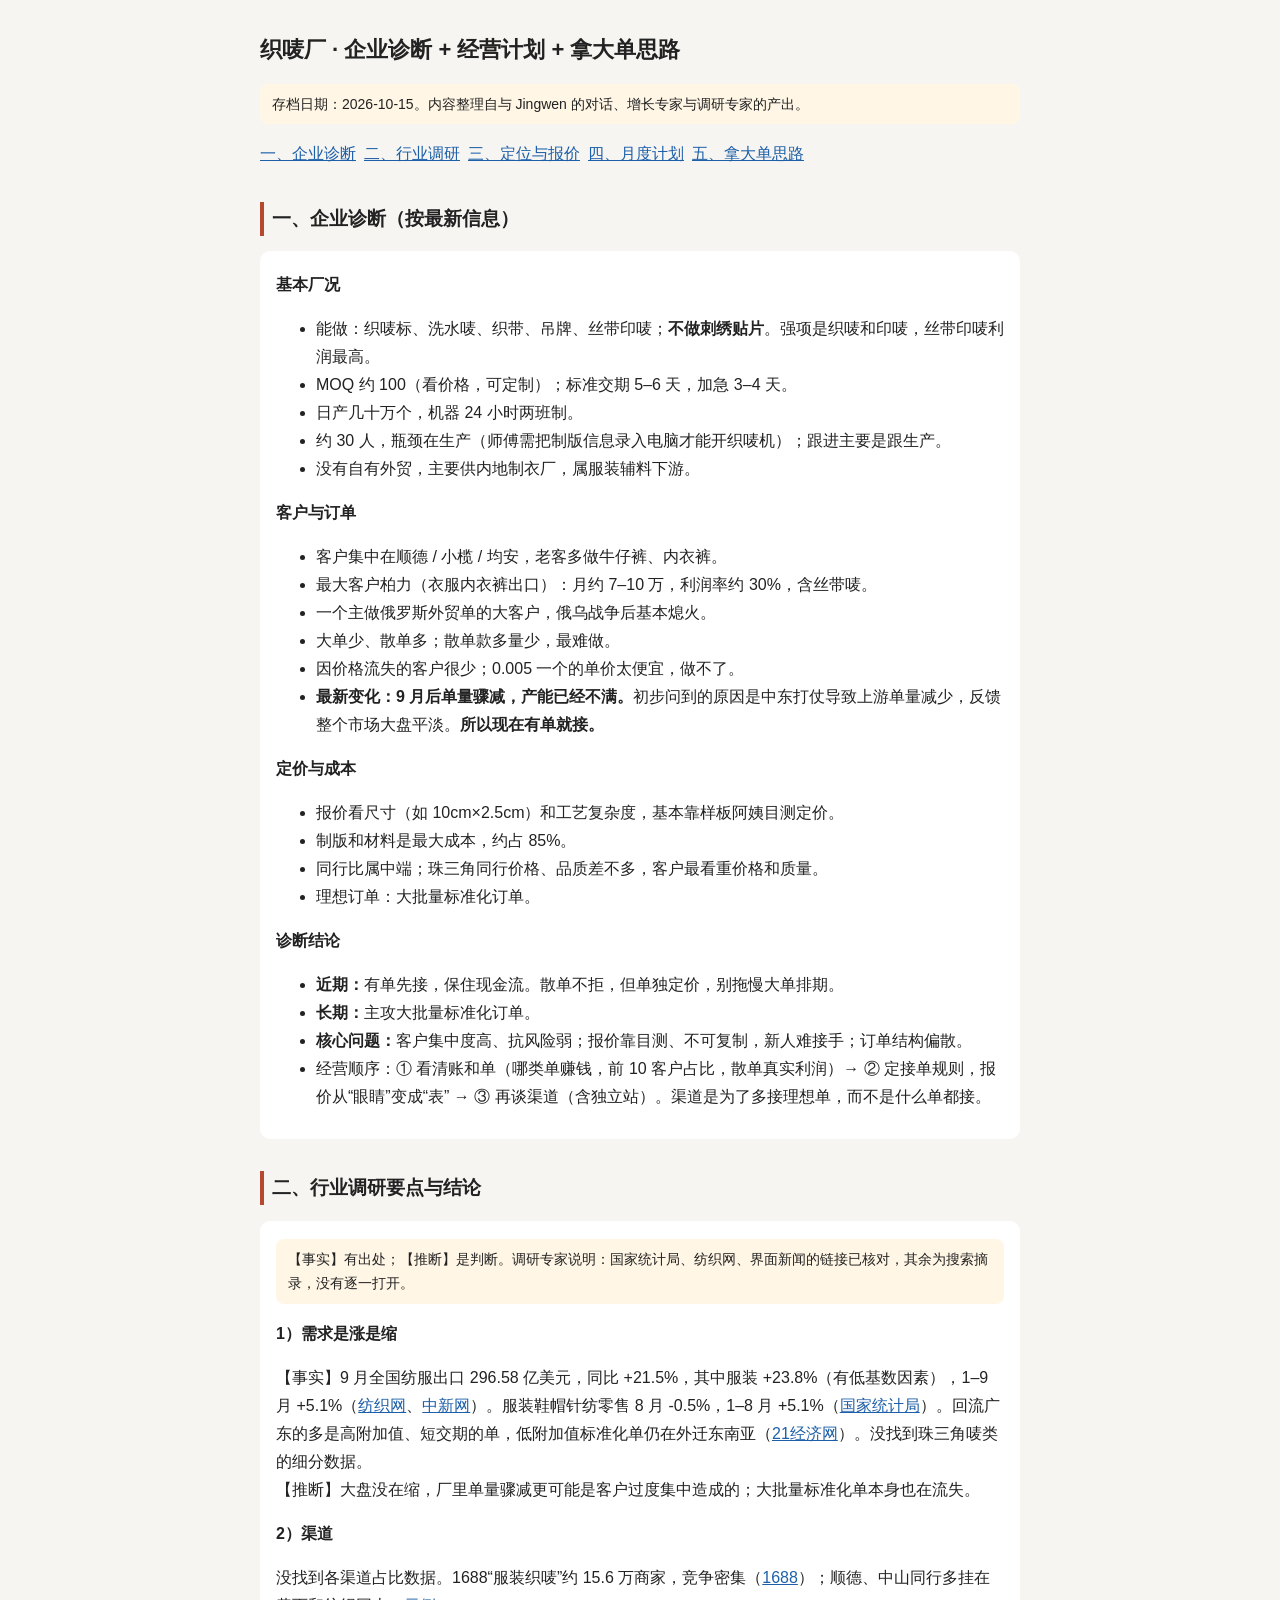
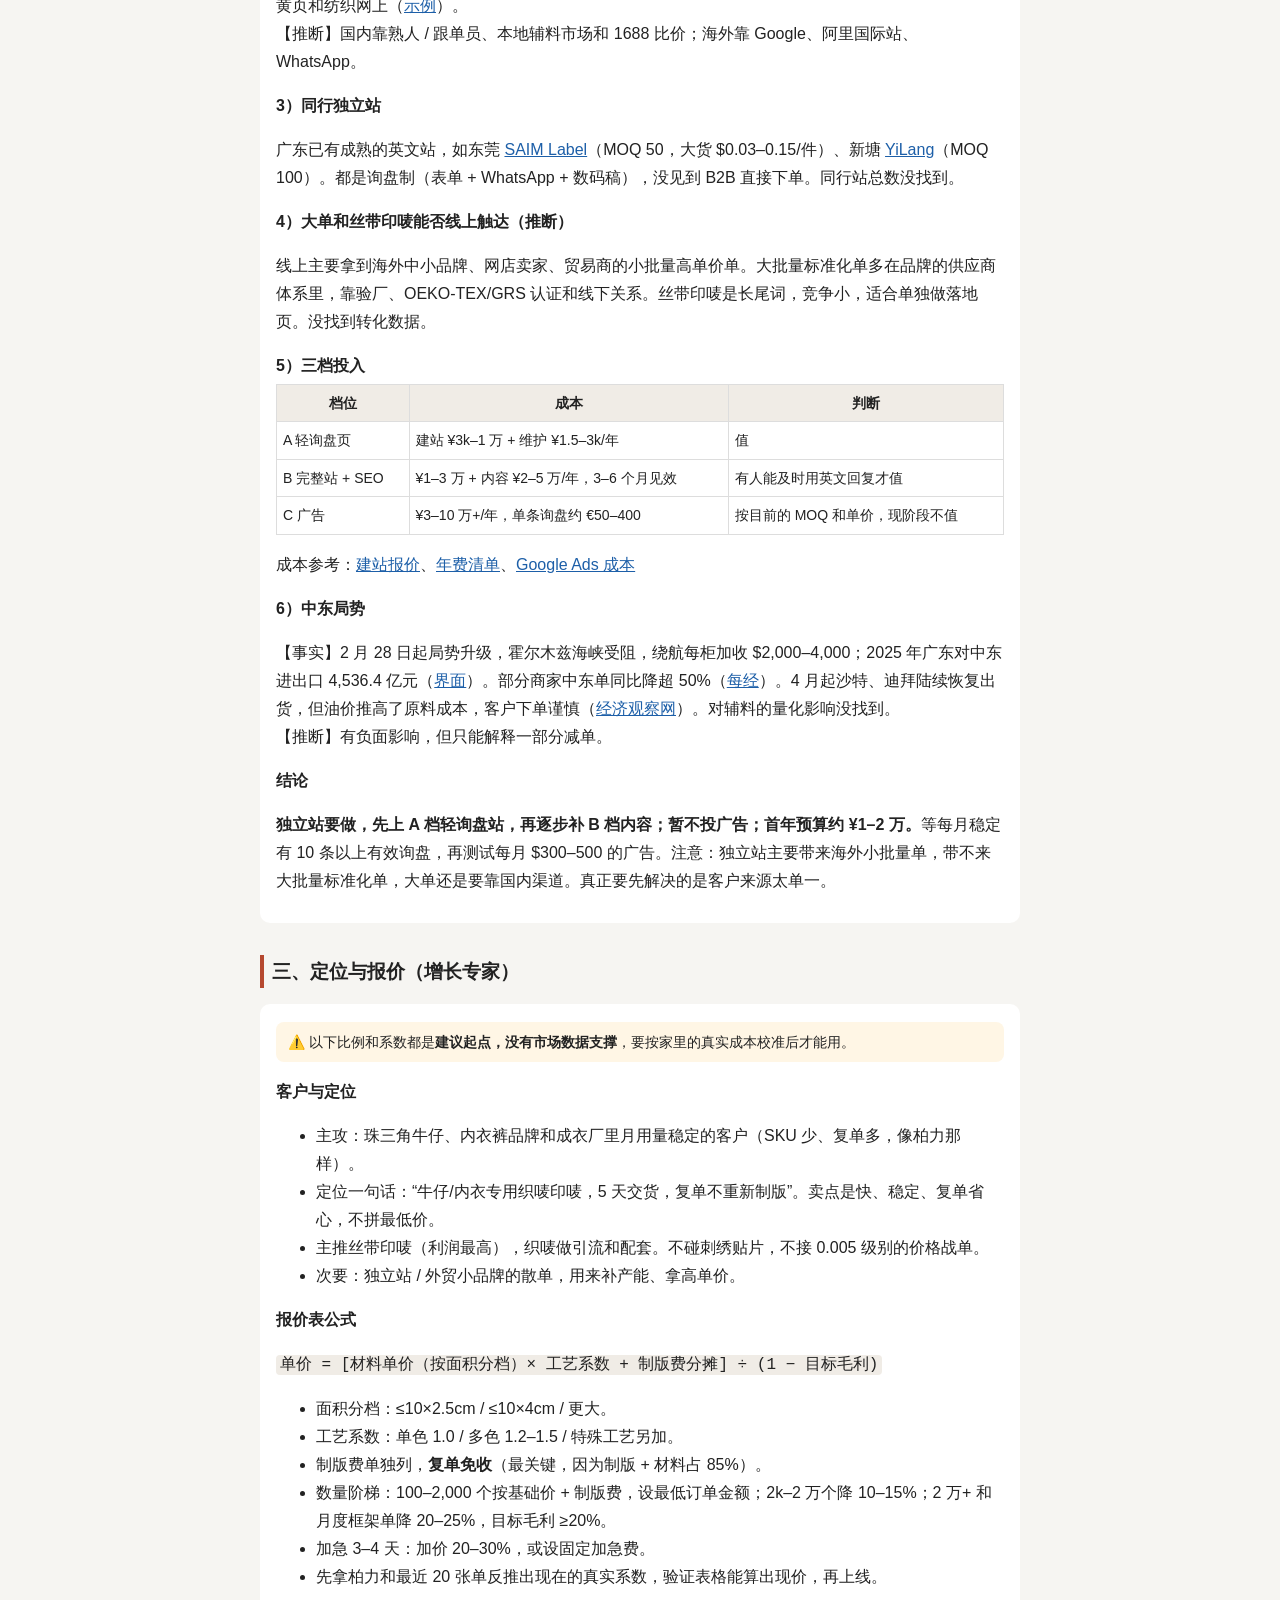
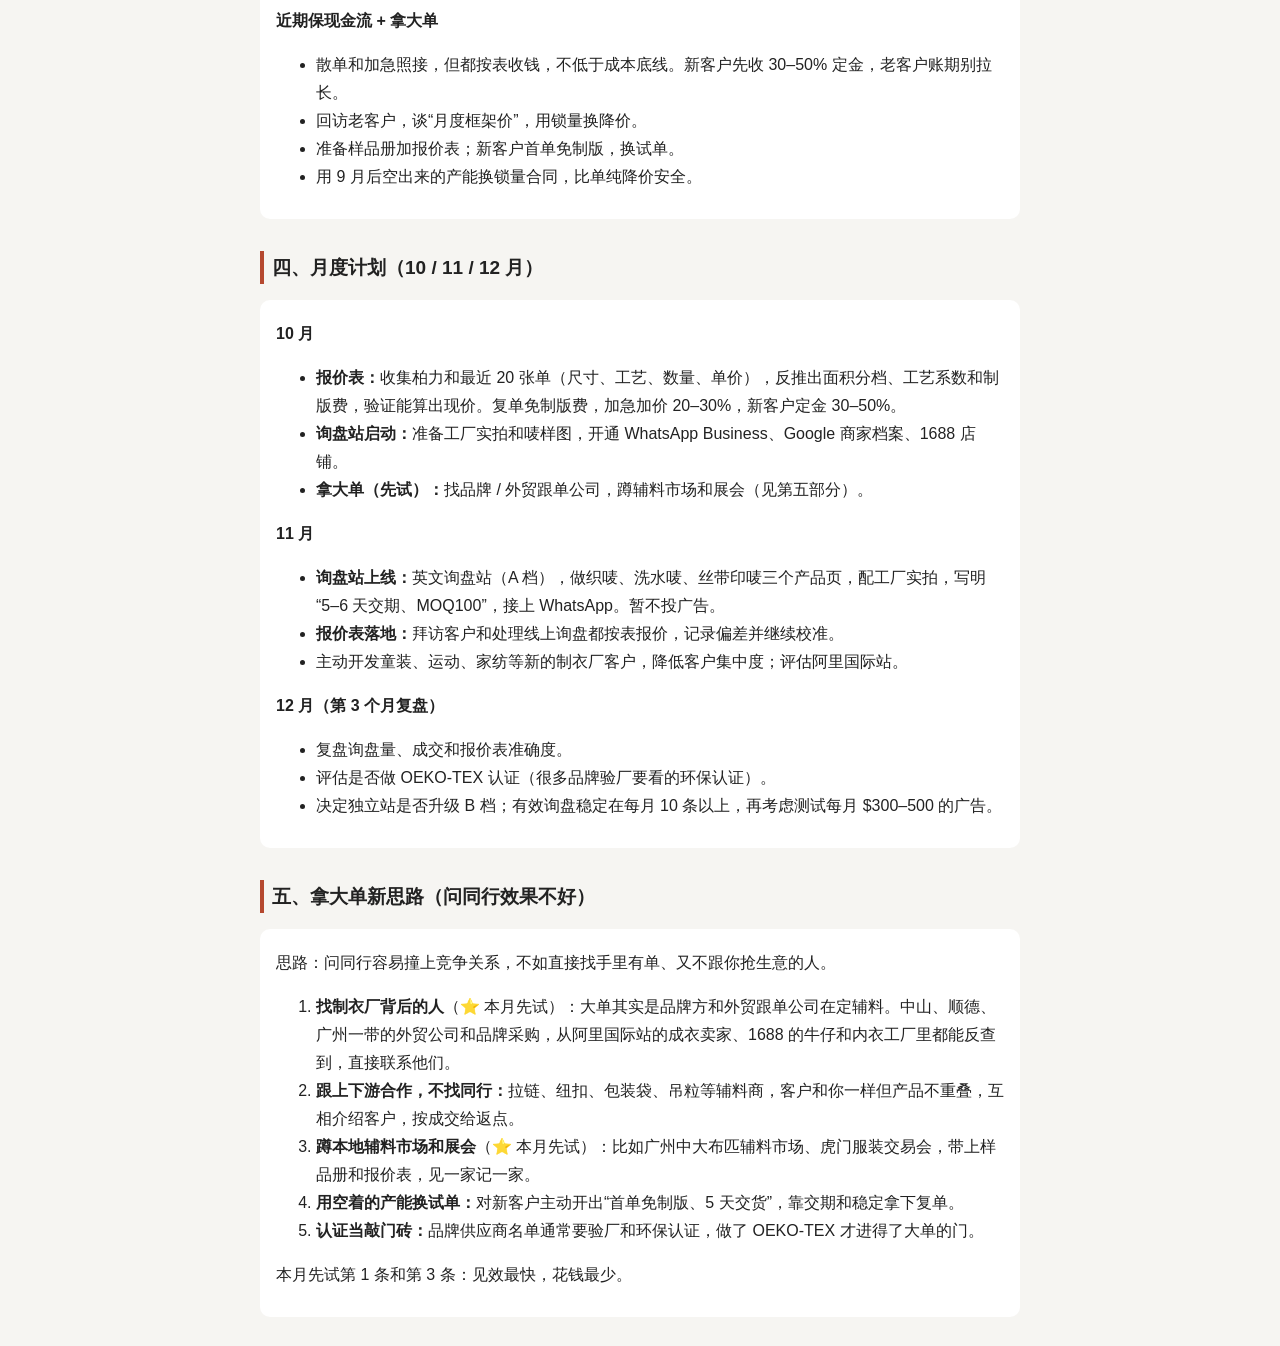
==== index.html @ c757b94f "Add archive page" ====
<!DOCTYPE html><html lang="zh-CN"><head><meta charset="utf-8"><meta name="viewport" content="width=device-width,initial-scale=1"><title>织唛厂 · 企业诊断与经营计划（2026-10）</title>
<style>body{margin:0;font:16px/1.75 -apple-system,"PingFang SC","Microsoft YaHei",sans-serif;color:#222;background:#f6f5f2}main{max-width:760px;margin:auto;padding:16px}h1{font-size:22px}h2{font-size:19px;border-left:4px solid #b5482f;padding-left:8px;margin-top:32px}h3{font-size:16px;margin-bottom:4px}section{background:#fff;border-radius:10px;padding:4px 16px 12px;margin:14px 0}.note{background:#fff6e5;border-radius:8px;padding:8px 12px;font-size:14px}a{color:#1d5fa8;word-break:break-all}table{border-collapse:collapse;width:100%;font-size:14px}td,th{border:1px solid #ddd;padding:6px;vertical-align:top}th{background:#f0ece6}code{background:#f0ece6;padding:1px 4px;border-radius:4px}nav a{display:inline-block;margin:2px 8px 2px 0}</style></head><body><main>
<h1>织唛厂 · 企业诊断 + 经营计划 + 拿大单思路</h1><p class="note">存档日期：2026-10-15。内容整理自与 Jingwen 的对话、增长专家与调研专家的产出。</p>
<nav><a href="#d">一、企业诊断</a><a href="#r">二、行业调研</a><a href="#g">三、定位与报价</a><a href="#p">四、月度计划</a><a href="#b">五、拿大单思路</a></nav>

<h2 id="d">一、企业诊断（按最新信息）</h2>
<section><h3>基本厂况</h3><ul>
<li>能做：织唛标、洗水唛、织带、吊牌、丝带印唛；<b>不做刺绣贴片</b>。强项是织唛和印唛，丝带印唛利润最高。</li>
<li>MOQ 约 100（看价格，可定制）；标准交期 5–6 天，加急 3–4 天。</li>
<li>日产几十万个，机器 24 小时两班制。</li>
<li>约 30 人，瓶颈在生产（师傅需把制版信息录入电脑才能开织唛机）；跟进主要是跟生产。</li>
<li>没有自有外贸，主要供内地制衣厂，属服装辅料下游。</li></ul>
<h3>客户与订单</h3><ul>
<li>客户集中在顺德 / 小榄 / 均安，老客多做牛仔裤、内衣裤。</li>
<li>最大客户柏力（衣服内衣裤出口）：月约 7–10 万，利润率约 30%，含丝带唛。</li>
<li>一个主做俄罗斯外贸单的大客户，俄乌战争后基本熄火。</li>
<li>大单少、散单多；散单款多量少，最难做。</li>
<li>因价格流失的客户很少；0.005 一个的单价太便宜，做不了。</li>
<li><b>最新变化：9 月后单量骤减，产能已经不满。</b>初步问到的原因是中东打仗导致上游单量减少，反馈整个市场大盘平淡。<b>所以现在有单就接。</b></li></ul>
<h3>定价与成本</h3><ul>
<li>报价看尺寸（如 10cm×2.5cm）和工艺复杂度，基本靠样板阿姨目测定价。</li>
<li>制版和材料是最大成本，约占 85%。</li>
<li>同行比属中端；珠三角同行价格、品质差不多，客户最看重价格和质量。</li>
<li>理想订单：大批量标准化订单。</li></ul>
<h3>诊断结论</h3><ul>
<li><b>近期：</b>有单先接，保住现金流。散单不拒，但单独定价，别拖慢大单排期。</li>
<li><b>长期：</b>主攻大批量标准化订单。</li>
<li><b>核心问题：</b>客户集中度高、抗风险弱；报价靠目测、不可复制，新人难接手；订单结构偏散。</li>
<li>经营顺序：① 看清账和单（哪类单赚钱，前 10 客户占比，散单真实利润）→ ② 定接单规则，报价从“眼睛”变成“表” → ③ 再谈渠道（含独立站）。渠道是为了多接理想单，而不是什么单都接。</li></ul></section>

<h2 id="r">二、行业调研要点与结论</h2>
<section><p class="note">【事实】有出处；【推断】是判断。调研专家说明：国家统计局、纺织网、界面新闻的链接已核对，其余为搜索摘录，没有逐一打开。</p>
<h3>1）需求是涨是缩</h3><p>【事实】9 月全国纺服出口 296.58 亿美元，同比 +21.5%，其中服装 +23.8%（有低基数因素），1–9 月 +5.1%（<a href="https://info.texnet.com.cn/detail-1086464.html">纺织网</a>、<a href="https://www.slrbs.com/cj/cjyw/2026-10-14/1964612.html">中新网</a>）。服装鞋帽针纺零售 8 月 -0.5%，1–8 月 +5.1%（<a href="http://www.stats.gov.cn/sj/zxfbhjd/202609/t20260915_1965311.html">国家统计局</a>）。回流广东的多是高附加值、短交期的单，低附加值标准化单仍在外迁东南亚（<a href="https://www.21jingji.com/article/20260429/herald/02a1653b8fec0147bb6f0a5d4b37f3ba.html">21经济网</a>）。没找到珠三角唛类的细分数据。<br>【推断】大盘没在缩，厂里单量骤减更可能是客户过度集中造成的；大批量标准化单本身也在流失。</p>
<h3>2）渠道</h3><p>没找到各渠道占比数据。1688“服装织唛”约 15.6 万商家，竞争密集（<a href="https://www.1688.com/market/-B7FED7B0D6AFDFE9.html">1688</a>）；顺德、中山同行多挂在黄页和纺织网上（<a href="https://yuefeicostume.cn.texnet.com.cn/pdetail--934698.html">示例</a>）。<br>【推断】国内靠熟人 / 跟单员、本地辅料市场和 1688 比价；海外靠 Google、阿里国际站、WhatsApp。</p>
<h3>3）同行独立站</h3><p>广东已有成熟的英文站，如东莞 <a href="https://www.saimlabel.com/woven-labels/">SAIM Label</a>（MOQ 50，大货 $0.03–0.15/件）、新塘 <a href="https://www.labelsmfg.com/label/woven-label/">YiLang</a>（MOQ 100）。都是询盘制（表单 + WhatsApp + 数码稿），没见到 B2B 直接下单。同行站总数没找到。</p>
<h3>4）大单和丝带印唛能否线上触达（推断）</h3><p>线上主要拿到海外中小品牌、网店卖家、贸易商的小批量高单价单。大批量标准化单多在品牌的供应商体系里，靠验厂、OEKO-TEX/GRS 认证和线下关系。丝带印唛是长尾词，竞争小，适合单独做落地页。没找到转化数据。</p>
<h3>5）三档投入</h3><table><tr><th>档位</th><th>成本</th><th>判断</th></tr>
<tr><td>A 轻询盘页</td><td>建站 ¥3k–1 万 + 维护 ¥1.5–3k/年</td><td>值</td></tr>
<tr><td>B 完整站 + SEO</td><td>¥1–3 万 + 内容 ¥2–5 万/年，3–6 个月见效</td><td>有人能及时用英文回复才值</td></tr>
<tr><td>C 广告</td><td>¥3–10 万+/年，单条询盘约 €50–400</td><td>按目前的 MOQ 和单价，现阶段不值</td></tr></table>
<p>成本参考：<a href="https://www.dlzzxs.com/b2b-website-cost-outsourcing-2026/">建站报价</a>、<a href="https://seogeo.cc/b2b-independent-site-annual-cost">年费清单</a>、<a href="https://tianwenwangluo.com/google-ads-cost-b2b-2026/">Google Ads 成本</a></p>
<h3>6）中东局势</h3><p>【事实】2 月 28 日起局势升级，霍尔木兹海峡受阻，绕航每柜加收 $2,000–4,000；2025 年广东对中东进出口 4,536.4 亿元（<a href="https://www.jiemian.com/article/14070623.html">界面</a>）。部分商家中东单同比降超 50%（<a href="https://www.nbd.com.cn/articles/2026-04-12/4335492.html">每经</a>）。4 月起沙特、迪拜陆续恢复出货，但油价推高了原料成本，客户下单谨慎（<a href="http://www.eeo.com.cn/2026/0417/842172.shtml">经济观察网</a>）。对辅料的量化影响没找到。<br>【推断】有负面影响，但只能解释一部分减单。</p>
<h3>结论</h3><p><b>独立站要做，先上 A 档轻询盘站，再逐步补 B 档内容；暂不投广告；首年预算约 ¥1–2 万。</b>等每月稳定有 10 条以上有效询盘，再测试每月 $300–500 的广告。注意：独立站主要带来海外小批量单，带不来大批量标准化单，大单还是要靠国内渠道。真正要先解决的是客户来源太单一。</p></section>

<h2 id="g">三、定位与报价（增长专家）</h2>
<section><p class="note">⚠️ 以下比例和系数都是<b>建议起点，没有市场数据支撑</b>，要按家里的真实成本校准后才能用。</p>
<h3>客户与定位</h3><ul>
<li>主攻：珠三角牛仔、内衣裤品牌和成衣厂里月用量稳定的客户（SKU 少、复单多，像柏力那样）。</li>
<li>定位一句话：“牛仔/内衣专用织唛印唛，5 天交货，复单不重新制版”。卖点是快、稳定、复单省心，不拼最低价。</li>
<li>主推丝带印唛（利润最高），织唛做引流和配套。不碰刺绣贴片，不接 0.005 级别的价格战单。</li>
<li>次要：独立站 / 外贸小品牌的散单，用来补产能、拿高单价。</li></ul>
<h3>报价表公式</h3><p><code>单价 = [材料单价（按面积分档）× 工艺系数 + 制版费分摊] ÷ (1 − 目标毛利)</code></p><ul>
<li>面积分档：≤10×2.5cm / ≤10×4cm / 更大。</li>
<li>工艺系数：单色 1.0 / 多色 1.2–1.5 / 特殊工艺另加。</li>
<li>制版费单独列，<b>复单免收</b>（最关键，因为制版 + 材料占 85%）。</li>
<li>数量阶梯：100–2,000 个按基础价 + 制版费，设最低订单金额；2k–2 万个降 10–15%；2 万+ 和月度框架单降 20–25%，目标毛利 ≥20%。</li>
<li>加急 3–4 天：加价 20–30%，或设固定加急费。</li>
<li>先拿柏力和最近 20 张单反推出现在的真实系数，验证表格能算出现价，再上线。</li></ul>
<h3>近期保现金流 + 拿大单</h3><ul>
<li>散单和加急照接，但都按表收钱，不低于成本底线。新客户先收 30–50% 定金，老客户账期别拉长。</li>
<li>回访老客户，谈“月度框架价”，用锁量换降价。</li>
<li>准备样品册加报价表；新客户首单免制版，换试单。</li>
<li>用 9 月后空出来的产能换锁量合同，比单纯降价安全。</li></ul></section>

<h2 id="p">四、月度计划（10 / 11 / 12 月）</h2>
<section><h3>10 月</h3><ul>
<li><b>报价表：</b>收集柏力和最近 20 张单（尺寸、工艺、数量、单价），反推出面积分档、工艺系数和制版费，验证能算出现价。复单免制版费，加急加价 20–30%，新客户定金 30–50%。</li>
<li><b>询盘站启动：</b>准备工厂实拍和唛样图，开通 WhatsApp Business、Google 商家档案、1688 店铺。</li>
<li><b>拿大单（先试）：</b>找品牌 / 外贸跟单公司，蹲辅料市场和展会（见第五部分）。</li></ul>
<h3>11 月</h3><ul>
<li><b>询盘站上线：</b>英文询盘站（A 档），做织唛、洗水唛、丝带印唛三个产品页，配工厂实拍，写明“5–6 天交期、MOQ100”，接上 WhatsApp。暂不投广告。</li>
<li><b>报价表落地：</b>拜访客户和处理线上询盘都按表报价，记录偏差并继续校准。</li>
<li>主动开发童装、运动、家纺等新的制衣厂客户，降低客户集中度；评估阿里国际站。</li></ul>
<h3>12 月（第 3 个月复盘）</h3><ul>
<li>复盘询盘量、成交和报价表准确度。</li>
<li>评估是否做 OEKO-TEX 认证（很多品牌验厂要看的环保认证）。</li>
<li>决定独立站是否升级 B 档；有效询盘稳定在每月 10 条以上，再考虑测试每月 $300–500 的广告。</li></ul></section>

<h2 id="b">五、拿大单新思路（问同行效果不好）</h2>
<section><p>思路：问同行容易撞上竞争关系，不如直接找手里有单、又不跟你抢生意的人。</p><ol>
<li><b>找制衣厂背后的人</b>（⭐ 本月先试）：大单其实是品牌方和外贸跟单公司在定辅料。中山、顺德、广州一带的外贸公司和品牌采购，从阿里国际站的成衣卖家、1688 的牛仔和内衣工厂里都能反查到，直接联系他们。</li>
<li><b>跟上下游合作，不找同行：</b>拉链、纽扣、包装袋、吊粒等辅料商，客户和你一样但产品不重叠，互相介绍客户，按成交给返点。</li>
<li><b>蹲本地辅料市场和展会</b>（⭐ 本月先试）：比如广州中大布匹辅料市场、虎门服装交易会，带上样品册和报价表，见一家记一家。</li>
<li><b>用空着的产能换试单：</b>对新客户主动开出“首单免制版、5 天交货”，靠交期和稳定拿下复单。</li>
<li><b>认证当敲门砖：</b>品牌供应商名单通常要验厂和环保认证，做了 OEKO-TEX 才进得了大单的门。</li></ol>
<p>本月先试第 1 条和第 3 条：见效最快，花钱最少。</p></section>
</main></body></html>
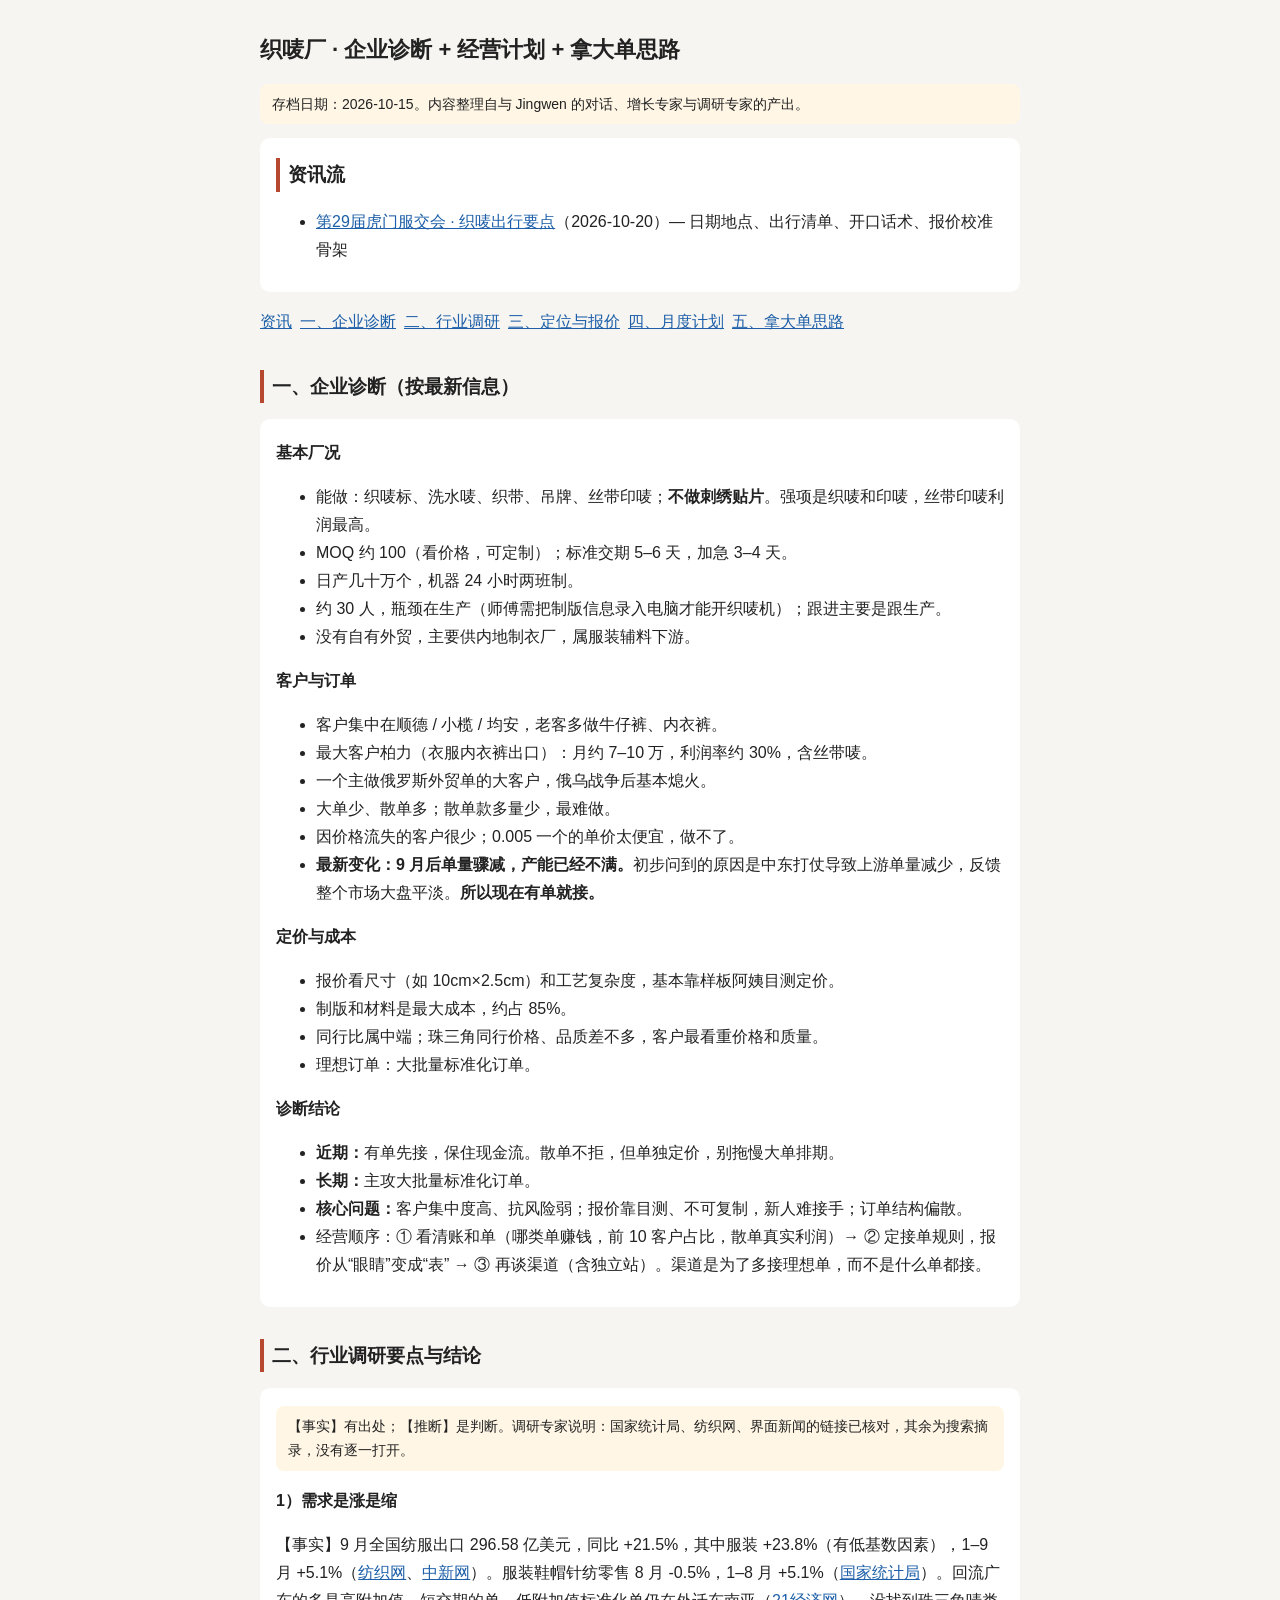
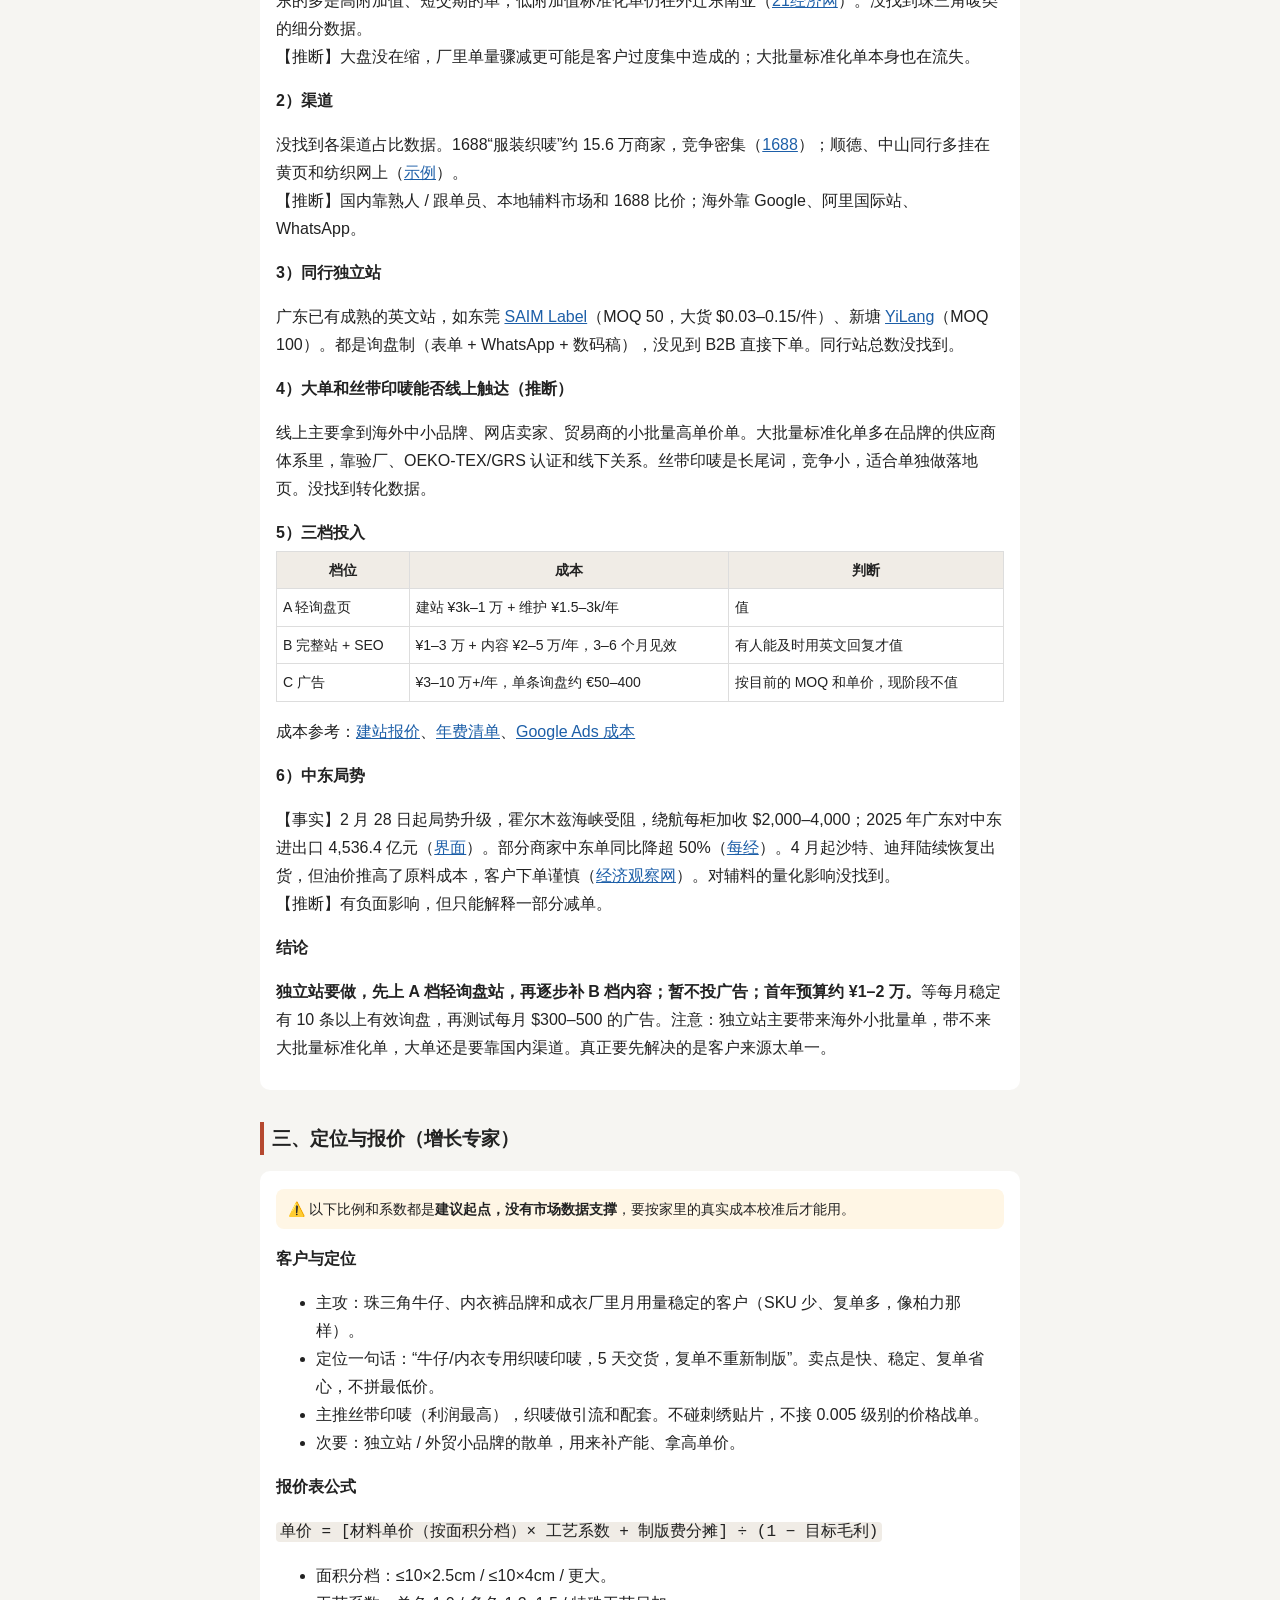
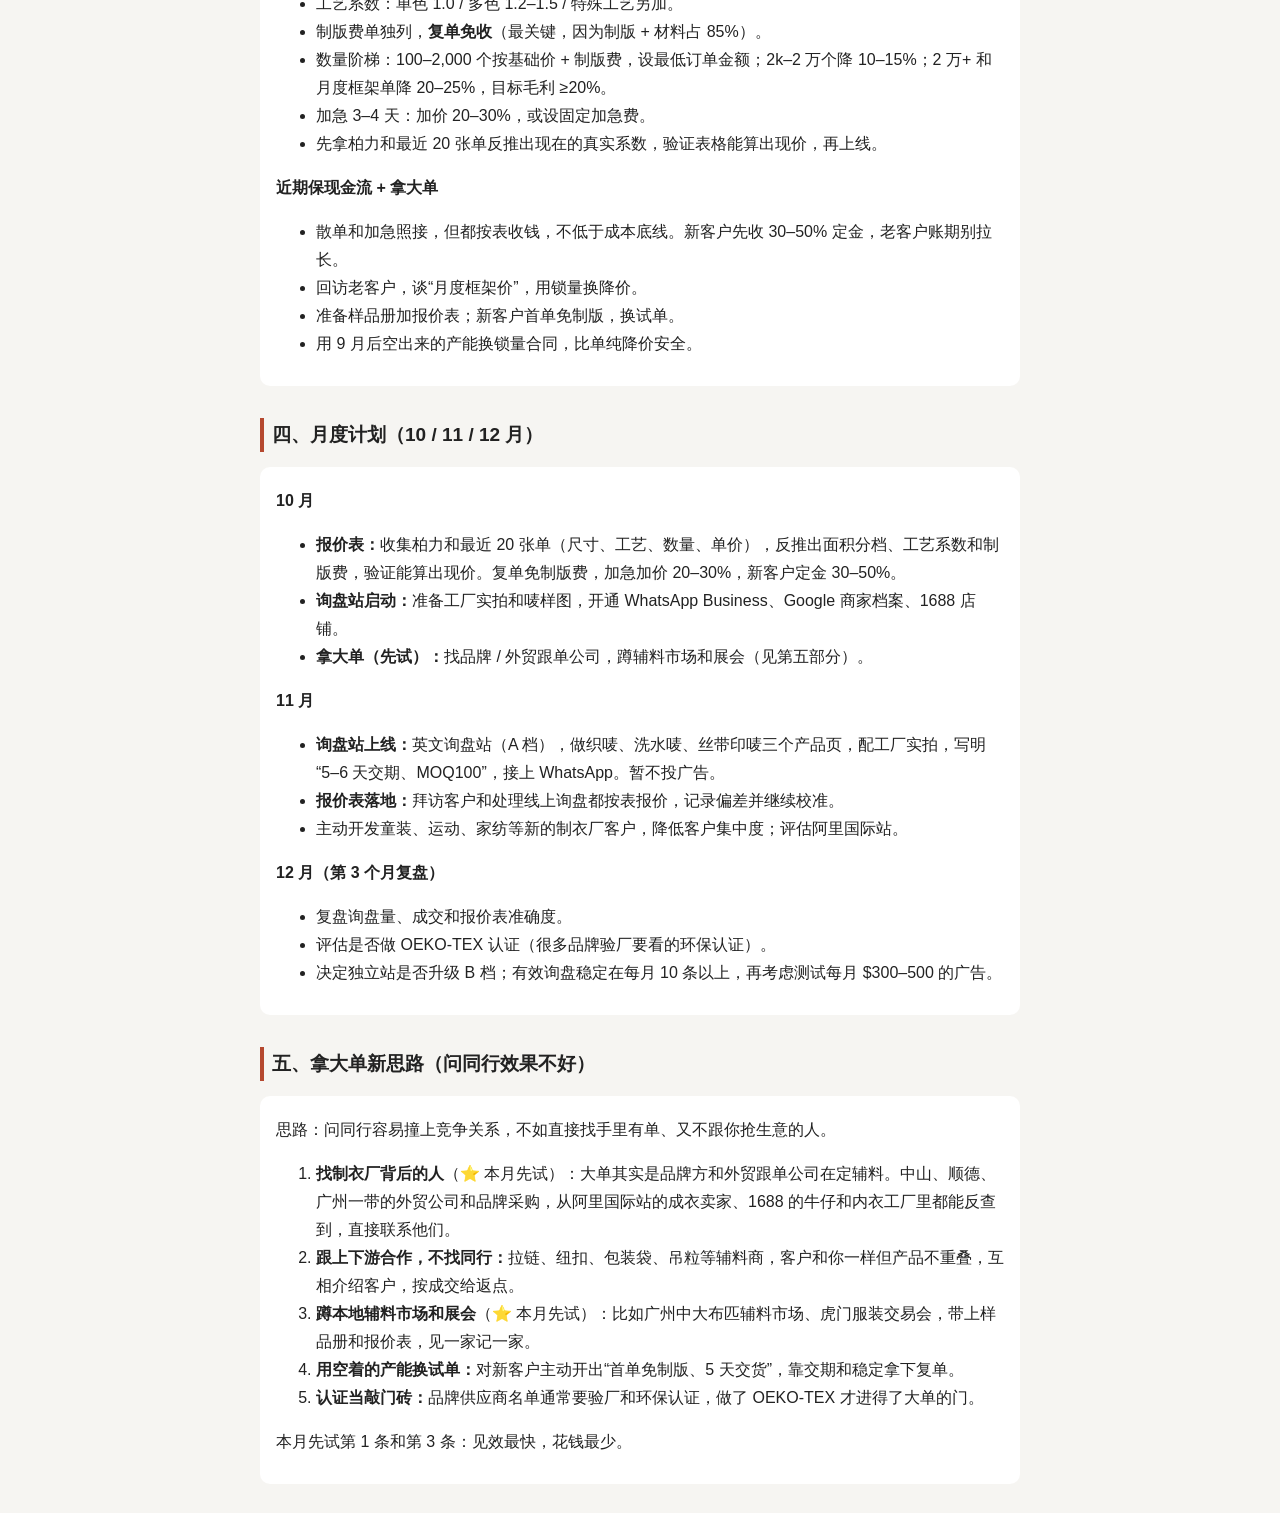
==== commit c64e4e63: "Add 虎门服交会资讯 to archive news feed" ====
--- a/index.html
+++ b/index.html
@@ -1,7 +1,13 @@
 <!DOCTYPE html><html lang="zh-CN"><head><meta charset="utf-8"><meta name="viewport" content="width=device-width,initial-scale=1"><title>织唛厂 · 企业诊断与经营计划（2026-10）</title>
 <style>body{margin:0;font:16px/1.75 -apple-system,"PingFang SC","Microsoft YaHei",sans-serif;color:#222;background:#f6f5f2}main{max-width:760px;margin:auto;padding:16px}h1{font-size:22px}h2{font-size:19px;border-left:4px solid #b5482f;padding-left:8px;margin-top:32px}h3{font-size:16px;margin-bottom:4px}section{background:#fff;border-radius:10px;padding:4px 16px 12px;margin:14px 0}.note{background:#fff6e5;border-radius:8px;padding:8px 12px;font-size:14px}a{color:#1d5fa8;word-break:break-all}table{border-collapse:collapse;width:100%;font-size:14px}td,th{border:1px solid #ddd;padding:6px;vertical-align:top}th{background:#f0ece6}code{background:#f0ece6;padding:1px 4px;border-radius:4px}nav a{display:inline-block;margin:2px 8px 2px 0}</style></head><body><main>
 <h1>织唛厂 · 企业诊断 + 经营计划 + 拿大单思路</h1><p class="note">存档日期：2026-10-15。内容整理自与 Jingwen 的对话、增长专家与调研专家的产出。</p>
-<nav><a href="#d">一、企业诊断</a><a href="#r">二、行业调研</a><a href="#g">三、定位与报价</a><a href="#p">四、月度计划</a><a href="#b">五、拿大单思路</a></nav>
+<section id="news" style="background:#fff;border-radius:10px;padding:12px 16px;margin:14px 0">
+<h2 style="font-size:19px;border-left:4px solid #b5482f;padding-left:8px;margin-top:8px">资讯流</h2>
+<ul>
+<li><a href="news/humen-fair-2026.html">第29届虎门服交会 · 织唛出行要点</a>（2026-10-20）— 日期地点、出行清单、开口话术、报价校准骨架</li>
+</ul>
+</section>
+<nav><a href="#news">资讯</a><a href="#d">一、企业诊断</a><a href="#r">二、行业调研</a><a href="#g">三、定位与报价</a><a href="#p">四、月度计划</a><a href="#b">五、拿大单思路</a></nav>
 
 <h2 id="d">一、企业诊断（按最新信息）</h2>
 <section><h3>基本厂况</h3><ul>
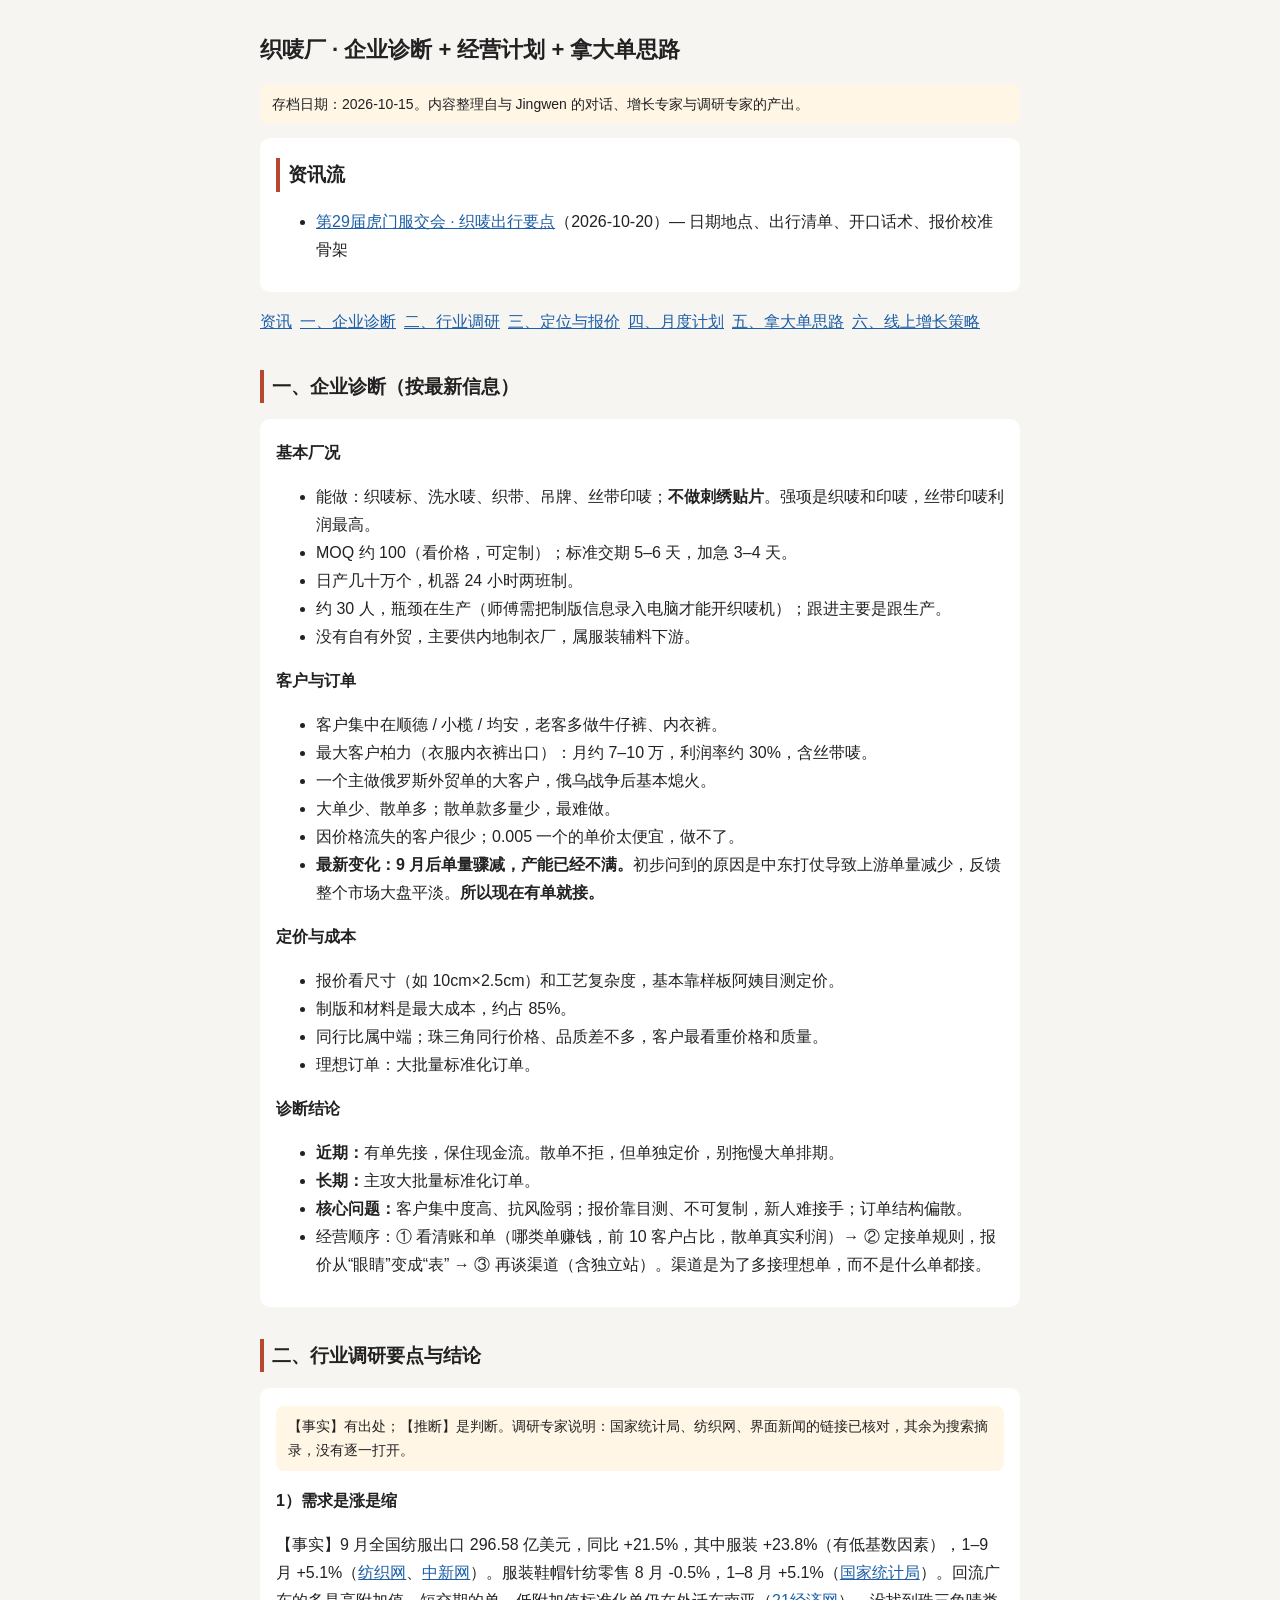
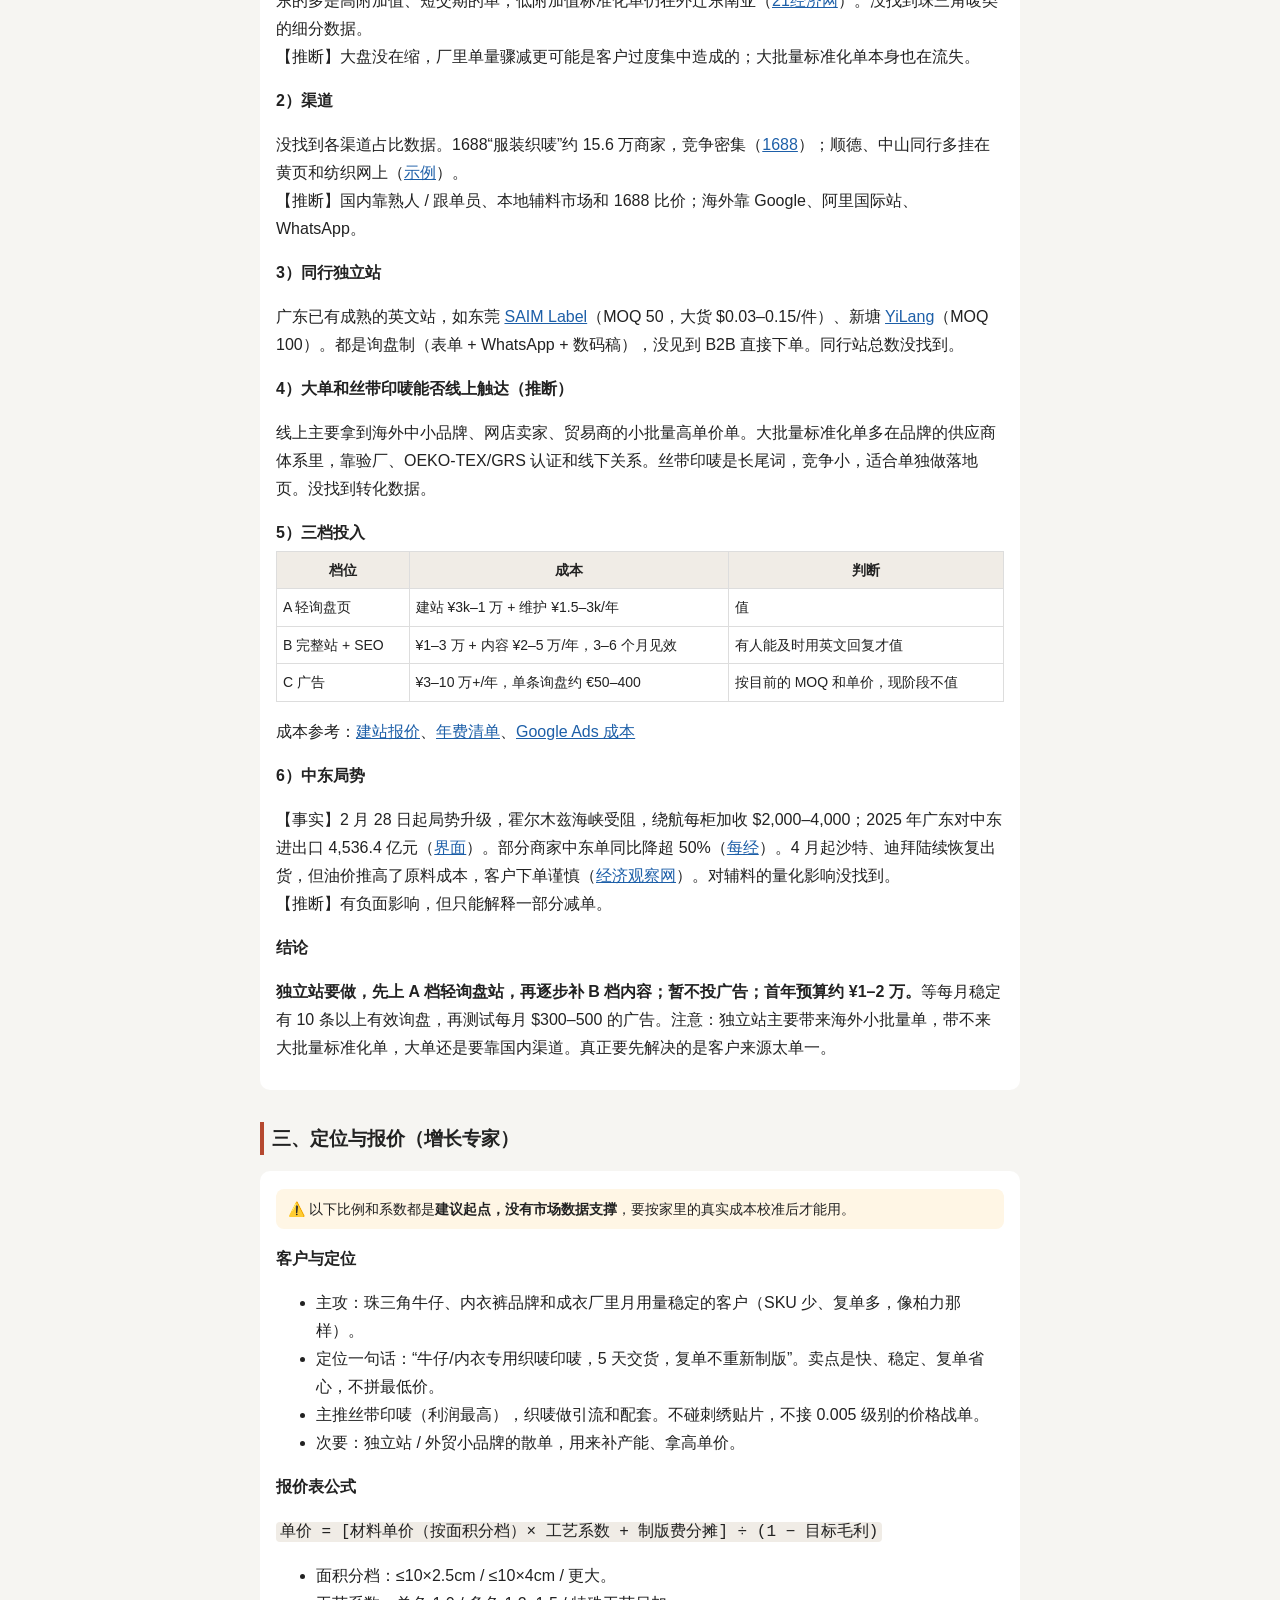
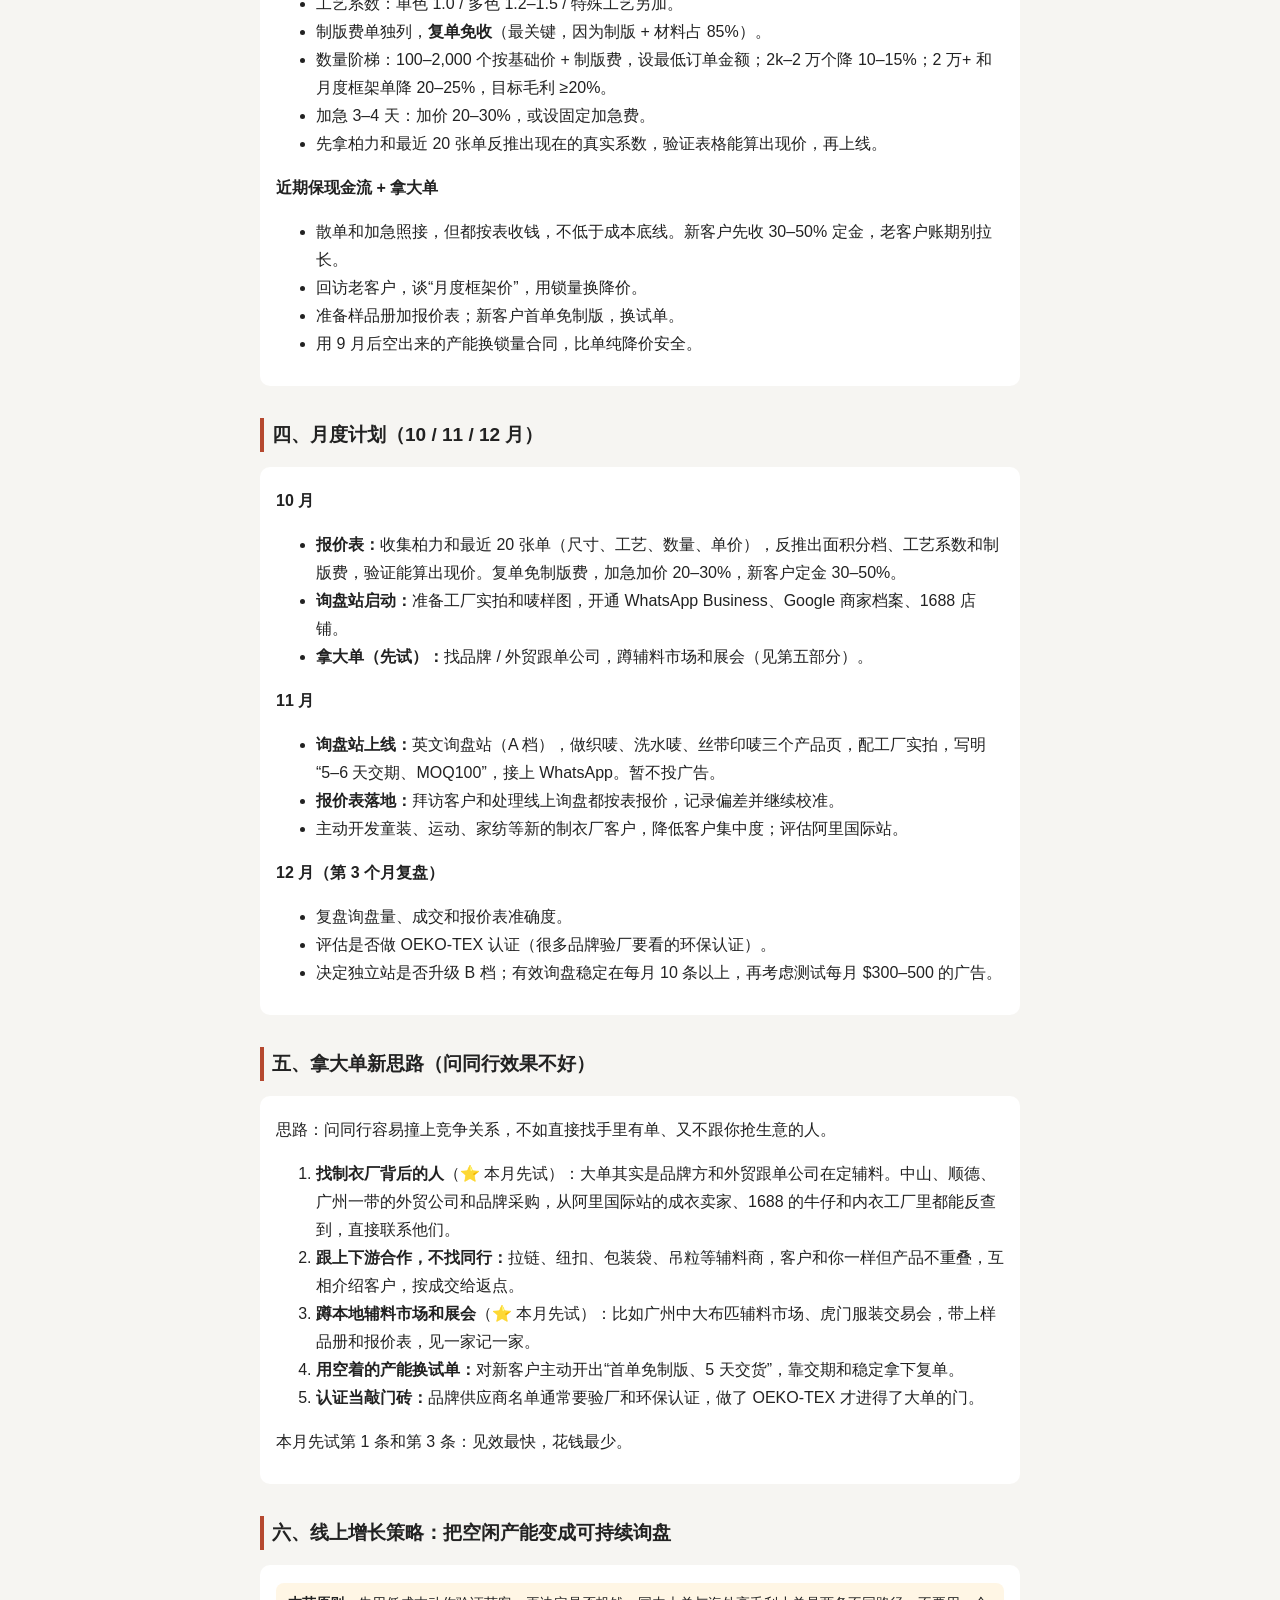
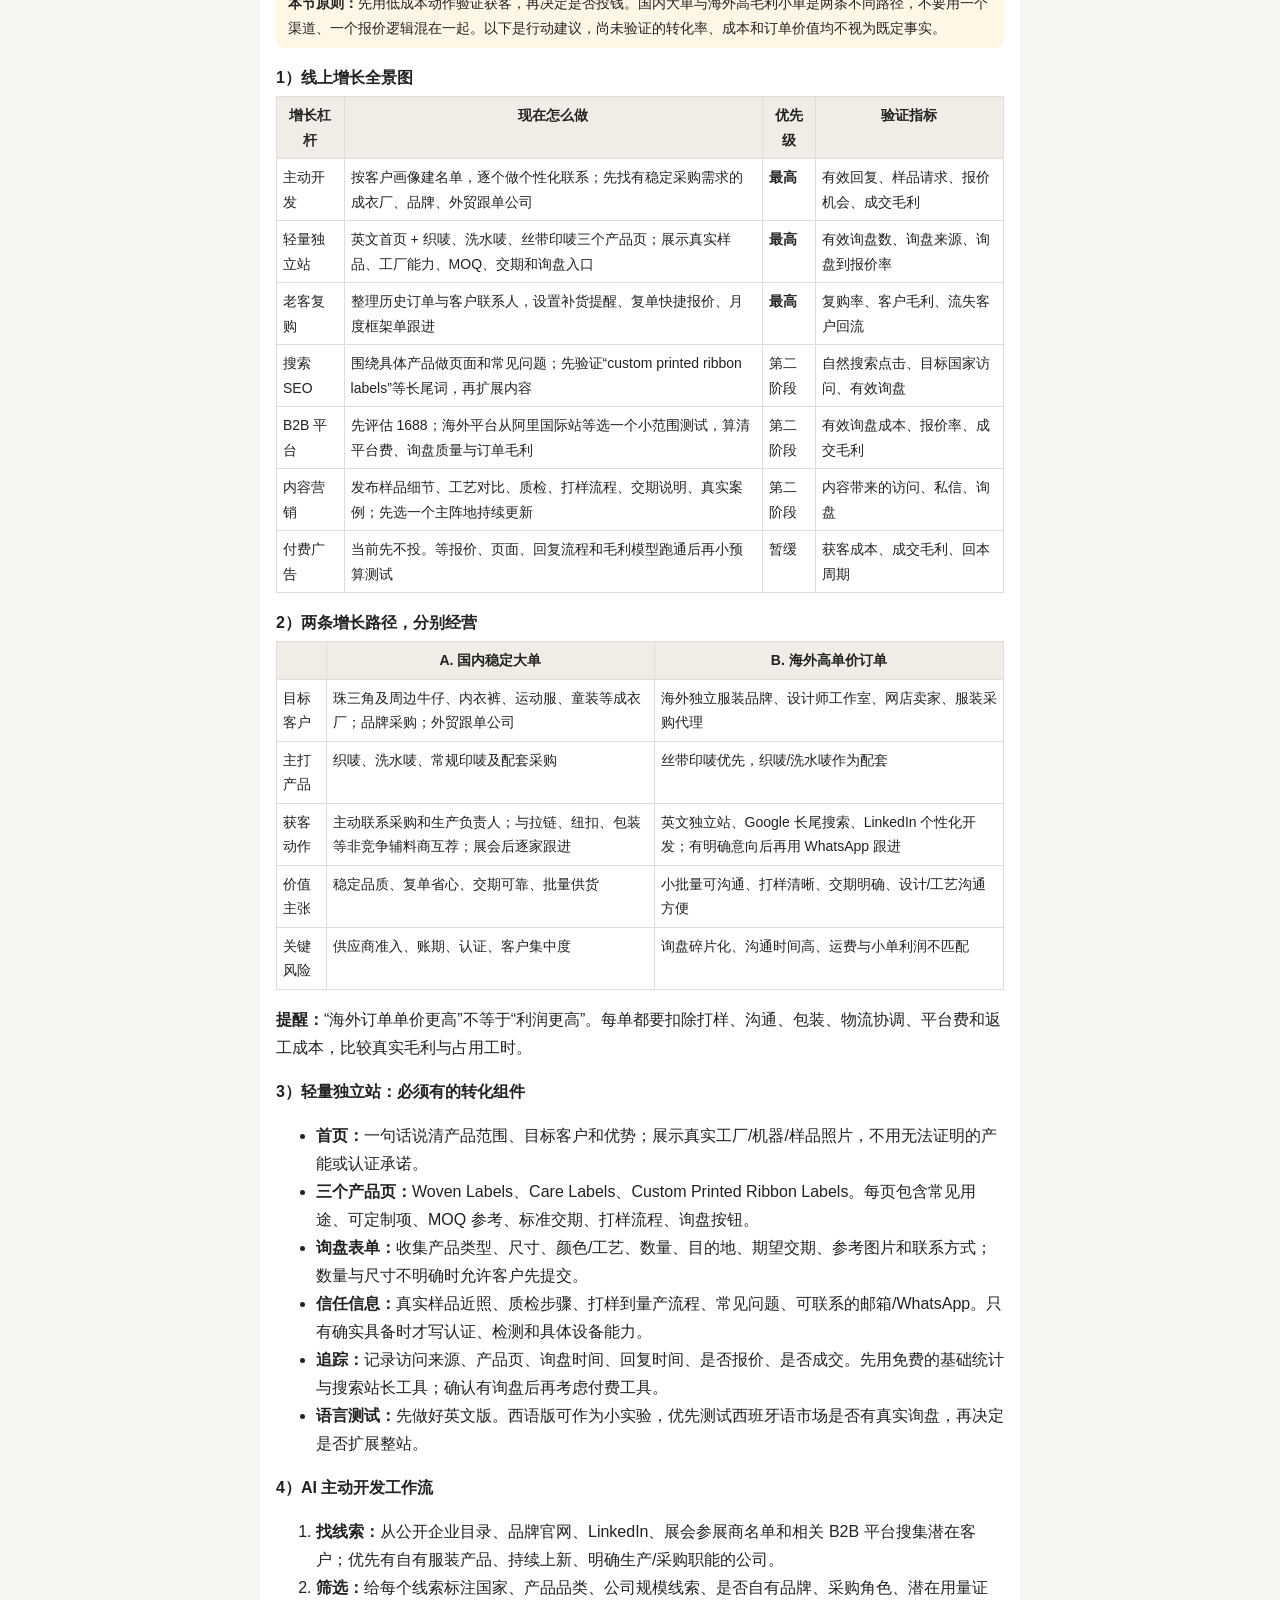
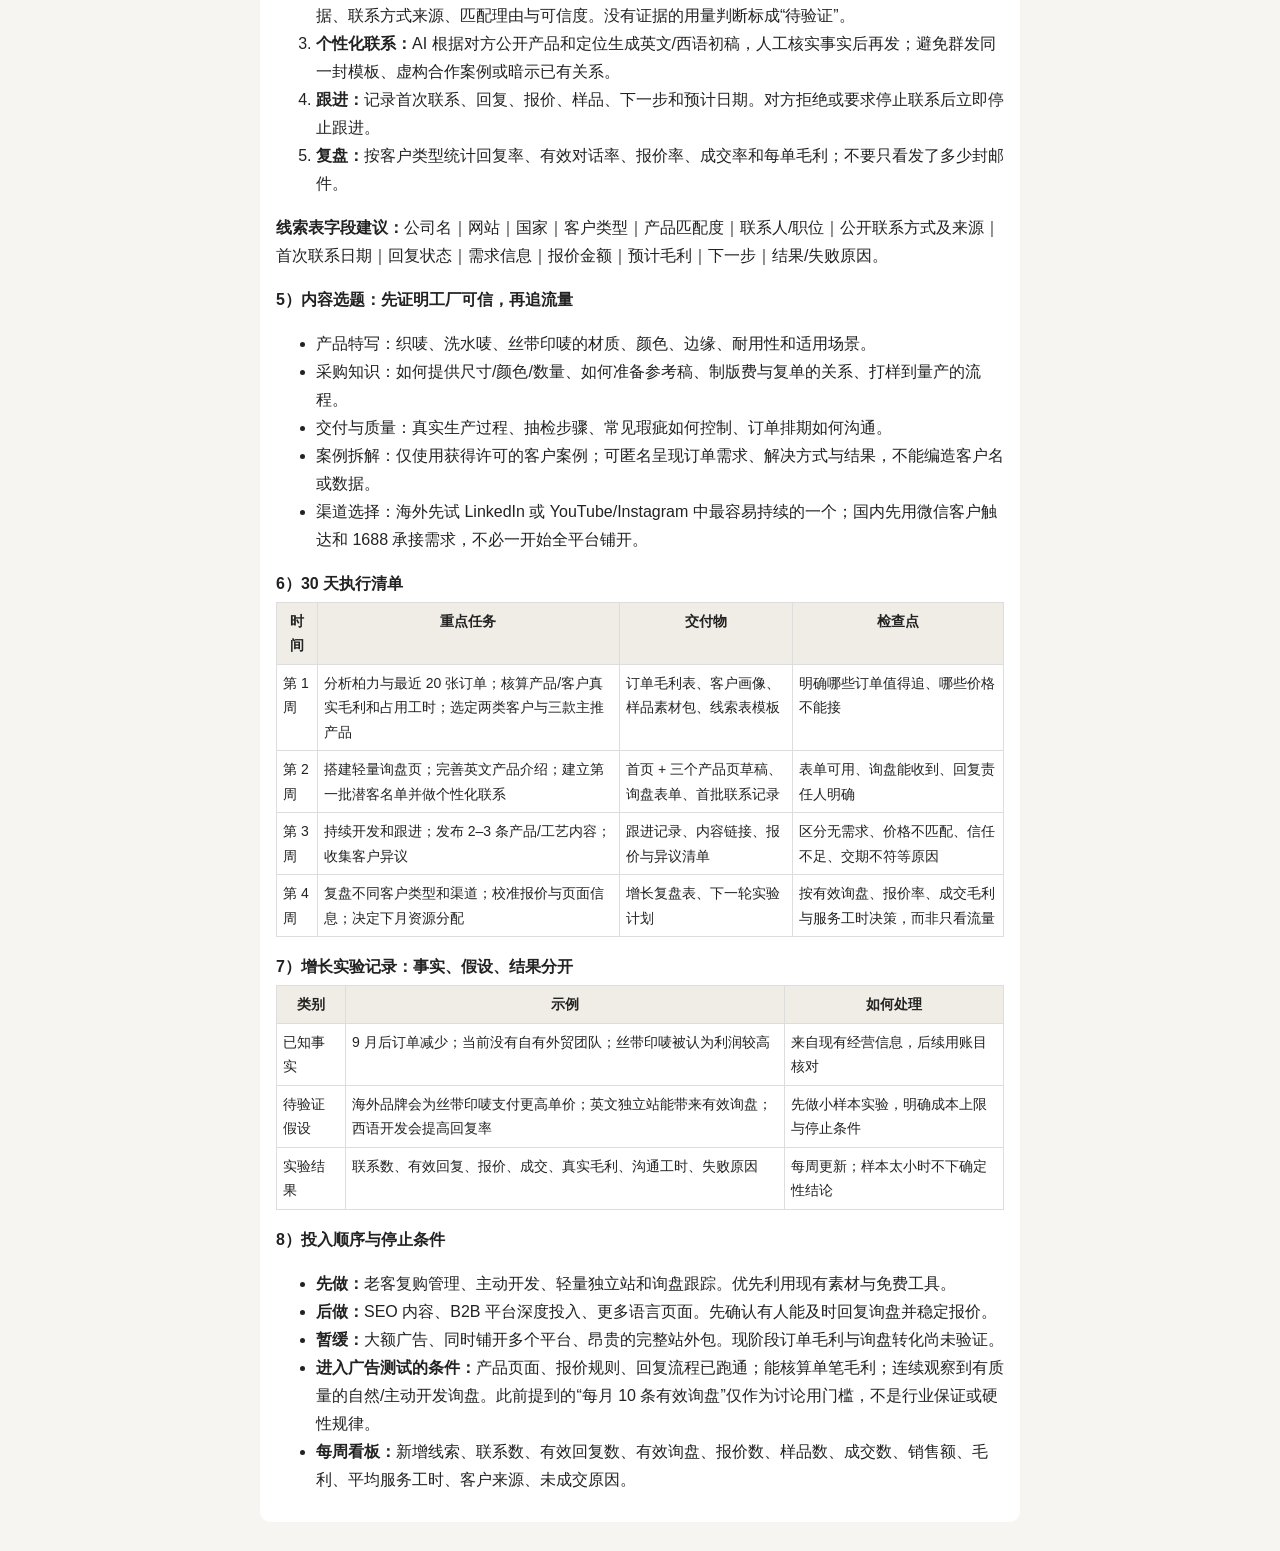
==== commit c2ebd8f9: "Add online growth strategy and 30-day execution plan" ====
--- a/index.html
+++ b/index.html
@@ -7,7 +7,7 @@
 <li><a href="news/humen-fair-2026.html">第29届虎门服交会 · 织唛出行要点</a>（2026-10-20）— 日期地点、出行清单、开口话术、报价校准骨架</li>
 </ul>
 </section>
-<nav><a href="#news">资讯</a><a href="#d">一、企业诊断</a><a href="#r">二、行业调研</a><a href="#g">三、定位与报价</a><a href="#p">四、月度计划</a><a href="#b">五、拿大单思路</a></nav>
+<nav><a href="#news">资讯</a><a href="#d">一、企业诊断</a><a href="#r">二、行业调研</a><a href="#g">三、定位与报价</a><a href="#p">四、月度计划</a><a href="#b">五、拿大单思路</a><a href="#o">六、线上增长策略</a></nav>
 
 <h2 id="d">一、企业诊断（按最新信息）</h2>
 <section><h3>基本厂况</h3><ul>
@@ -90,4 +90,71 @@
 <li><b>用空着的产能换试单：</b>对新客户主动开出“首单免制版、5 天交货”，靠交期和稳定拿下复单。</li>
 <li><b>认证当敲门砖：</b>品牌供应商名单通常要验厂和环保认证，做了 OEKO-TEX 才进得了大单的门。</li></ol>
 <p>本月先试第 1 条和第 3 条：见效最快，花钱最少。</p></section>
+
+<h2 id="o">六、线上增长策略：把空闲产能变成可持续询盘</h2>
+<section>
+<p class="note"><b>本节原则：</b>先用低成本动作验证获客，再决定是否投钱。国内大单与海外高毛利小单是两条不同路径，不要用一个渠道、一个报价逻辑混在一起。以下是行动建议，尚未验证的转化率、成本和订单价值均不视为既定事实。</p>
+<h3>1）线上增长全景图</h3>
+<table><tr><th>增长杠杆</th><th>现在怎么做</th><th>优先级</th><th>验证指标</th></tr>
+<tr><td>主动开发</td><td>按客户画像建名单，逐个做个性化联系；先找有稳定采购需求的成衣厂、品牌、外贸跟单公司</td><td><b>最高</b></td><td>有效回复、样品请求、报价机会、成交毛利</td></tr>
+<tr><td>轻量独立站</td><td>英文首页 + 织唛、洗水唛、丝带印唛三个产品页；展示真实样品、工厂能力、MOQ、交期和询盘入口</td><td><b>最高</b></td><td>有效询盘数、询盘来源、询盘到报价率</td></tr>
+<tr><td>老客复购</td><td>整理历史订单与客户联系人，设置补货提醒、复单快捷报价、月度框架单跟进</td><td><b>最高</b></td><td>复购率、客户毛利、流失客户回流</td></tr>
+<tr><td>搜索 SEO</td><td>围绕具体产品做页面和常见问题；先验证“custom printed ribbon labels”等长尾词，再扩展内容</td><td>第二阶段</td><td>自然搜索点击、目标国家访问、有效询盘</td></tr>
+<tr><td>B2B 平台</td><td>先评估 1688；海外平台从阿里国际站等选一个小范围测试，算清平台费、询盘质量与订单毛利</td><td>第二阶段</td><td>有效询盘成本、报价率、成交毛利</td></tr>
+<tr><td>内容营销</td><td>发布样品细节、工艺对比、质检、打样流程、交期说明、真实案例；先选一个主阵地持续更新</td><td>第二阶段</td><td>内容带来的访问、私信、询盘</td></tr>
+<tr><td>付费广告</td><td>当前先不投。等报价、页面、回复流程和毛利模型跑通后再小预算测试</td><td>暂缓</td><td>获客成本、成交毛利、回本周期</td></tr></table>
+<h3>2）两条增长路径，分别经营</h3>
+<table><tr><th></th><th>A. 国内稳定大单</th><th>B. 海外高单价订单</th></tr>
+<tr><td>目标客户</td><td>珠三角及周边牛仔、内衣裤、运动服、童装等成衣厂；品牌采购；外贸跟单公司</td><td>海外独立服装品牌、设计师工作室、网店卖家、服装采购代理</td></tr>
+<tr><td>主打产品</td><td>织唛、洗水唛、常规印唛及配套采购</td><td>丝带印唛优先，织唛/洗水唛作为配套</td></tr>
+<tr><td>获客动作</td><td>主动联系采购和生产负责人；与拉链、纽扣、包装等非竞争辅料商互荐；展会后逐家跟进</td><td>英文独立站、Google 长尾搜索、LinkedIn 个性化开发；有明确意向后再用 WhatsApp 跟进</td></tr>
+<tr><td>价值主张</td><td>稳定品质、复单省心、交期可靠、批量供货</td><td>小批量可沟通、打样清晰、交期明确、设计/工艺沟通方便</td></tr>
+<tr><td>关键风险</td><td>供应商准入、账期、认证、客户集中度</td><td>询盘碎片化、沟通时间高、运费与小单利润不匹配</td></tr></table>
+<p><b>提醒：</b>“海外订单单价更高”不等于“利润更高”。每单都要扣除打样、沟通、包装、物流协调、平台费和返工成本，比较真实毛利与占用工时。</p>
+<h3>3）轻量独立站：必须有的转化组件</h3>
+<ul>
+<li><b>首页：</b>一句话说清产品范围、目标客户和优势；展示真实工厂/机器/样品照片，不用无法证明的产能或认证承诺。</li>
+<li><b>三个产品页：</b>Woven Labels、Care Labels、Custom Printed Ribbon Labels。每页包含常见用途、可定制项、MOQ 参考、标准交期、打样流程、询盘按钮。</li>
+<li><b>询盘表单：</b>收集产品类型、尺寸、颜色/工艺、数量、目的地、期望交期、参考图片和联系方式；数量与尺寸不明确时允许客户先提交。</li>
+<li><b>信任信息：</b>真实样品近照、质检步骤、打样到量产流程、常见问题、可联系的邮箱/WhatsApp。只有确实具备时才写认证、检测和具体设备能力。</li>
+<li><b>追踪：</b>记录访问来源、产品页、询盘时间、回复时间、是否报价、是否成交。先用免费的基础统计与搜索站长工具；确认有询盘后再考虑付费工具。</li>
+<li><b>语言测试：</b>先做好英文版。西语版可作为小实验，优先测试西班牙语市场是否有真实询盘，再决定是否扩展整站。</li>
+</ul>
+<h3>4）AI 主动开发工作流</h3>
+<ol>
+<li><b>找线索：</b>从公开企业目录、品牌官网、LinkedIn、展会参展商名单和相关 B2B 平台搜集潜在客户；优先有自有服装产品、持续上新、明确生产/采购职能的公司。</li>
+<li><b>筛选：</b>给每个线索标注国家、产品品类、公司规模线索、是否自有品牌、采购角色、潜在用量证据、联系方式来源、匹配理由与可信度。没有证据的用量判断标成“待验证”。</li>
+<li><b>个性化联系：</b>AI 根据对方公开产品和定位生成英文/西语初稿，人工核实事实后再发；避免群发同一封模板、虚构合作案例或暗示已有关系。</li>
+<li><b>跟进：</b>记录首次联系、回复、报价、样品、下一步和预计日期。对方拒绝或要求停止联系后立即停止跟进。</li>
+<li><b>复盘：</b>按客户类型统计回复率、有效对话率、报价率、成交率和每单毛利；不要只看发了多少封邮件。</li>
+</ol>
+<p><b>线索表字段建议：</b>公司名｜网站｜国家｜客户类型｜产品匹配度｜联系人/职位｜公开联系方式及来源｜首次联系日期｜回复状态｜需求信息｜报价金额｜预计毛利｜下一步｜结果/失败原因。</p>
+<h3>5）内容选题：先证明工厂可信，再追流量</h3>
+<ul>
+<li>产品特写：织唛、洗水唛、丝带印唛的材质、颜色、边缘、耐用性和适用场景。</li>
+<li>采购知识：如何提供尺寸/颜色/数量、如何准备参考稿、制版费与复单的关系、打样到量产的流程。</li>
+<li>交付与质量：真实生产过程、抽检步骤、常见瑕疵如何控制、订单排期如何沟通。</li>
+<li>案例拆解：仅使用获得许可的客户案例；可匿名呈现订单需求、解决方式与结果，不能编造客户名或数据。</li>
+<li>渠道选择：海外先试 LinkedIn 或 YouTube/Instagram 中最容易持续的一个；国内先用微信客户触达和 1688 承接需求，不必一开始全平台铺开。</li>
+</ul>
+<h3>6）30 天执行清单</h3>
+<table><tr><th>时间</th><th>重点任务</th><th>交付物</th><th>检查点</th></tr>
+<tr><td>第 1 周</td><td>分析柏力与最近 20 张订单；核算产品/客户真实毛利和占用工时；选定两类客户与三款主推产品</td><td>订单毛利表、客户画像、样品素材包、线索表模板</td><td>明确哪些订单值得追、哪些价格不能接</td></tr>
+<tr><td>第 2 周</td><td>搭建轻量询盘页；完善英文产品介绍；建立第一批潜客名单并做个性化联系</td><td>首页 + 三个产品页草稿、询盘表单、首批联系记录</td><td>表单可用、询盘能收到、回复责任人明确</td></tr>
+<tr><td>第 3 周</td><td>持续开发和跟进；发布 2–3 条产品/工艺内容；收集客户异议</td><td>跟进记录、内容链接、报价与异议清单</td><td>区分无需求、价格不匹配、信任不足、交期不符等原因</td></tr>
+<tr><td>第 4 周</td><td>复盘不同客户类型和渠道；校准报价与页面信息；决定下月资源分配</td><td>增长复盘表、下一轮实验计划</td><td>按有效询盘、报价率、成交毛利与服务工时决策，而非只看流量</td></tr></table>
+<h3>7）增长实验记录：事实、假设、结果分开</h3>
+<table><tr><th>类别</th><th>示例</th><th>如何处理</th></tr>
+<tr><td>已知事实</td><td>9 月后订单减少；当前没有自有外贸团队；丝带印唛被认为利润较高</td><td>来自现有经营信息，后续用账目核对</td></tr>
+<tr><td>待验证假设</td><td>海外品牌会为丝带印唛支付更高单价；英文独立站能带来有效询盘；西语开发会提高回复率</td><td>先做小样本实验，明确成本上限与停止条件</td></tr>
+<tr><td>实验结果</td><td>联系数、有效回复、报价、成交、真实毛利、沟通工时、失败原因</td><td>每周更新；样本太小时不下确定性结论</td></tr></table>
+<h3>8）投入顺序与停止条件</h3>
+<ul>
+<li><b>先做：</b>老客复购管理、主动开发、轻量独立站和询盘跟踪。优先利用现有素材与免费工具。</li>
+<li><b>后做：</b>SEO 内容、B2B 平台深度投入、更多语言页面。先确认有人能及时回复询盘并稳定报价。</li>
+<li><b>暂缓：</b>大额广告、同时铺开多个平台、昂贵的完整站外包。现阶段订单毛利与询盘转化尚未验证。</li>
+<li><b>进入广告测试的条件：</b>产品页面、报价规则、回复流程已跑通；能核算单笔毛利；连续观察到有质量的自然/主动开发询盘。此前提到的“每月 10 条有效询盘”仅作为讨论用门槛，不是行业保证或硬性规律。</li>
+<li><b>每周看板：</b>新增线索、联系数、有效回复数、有效询盘、报价数、样品数、成交数、销售额、毛利、平均服务工时、客户来源、未成交原因。</li>
+</ul>
+</section>
 </main></body></html>
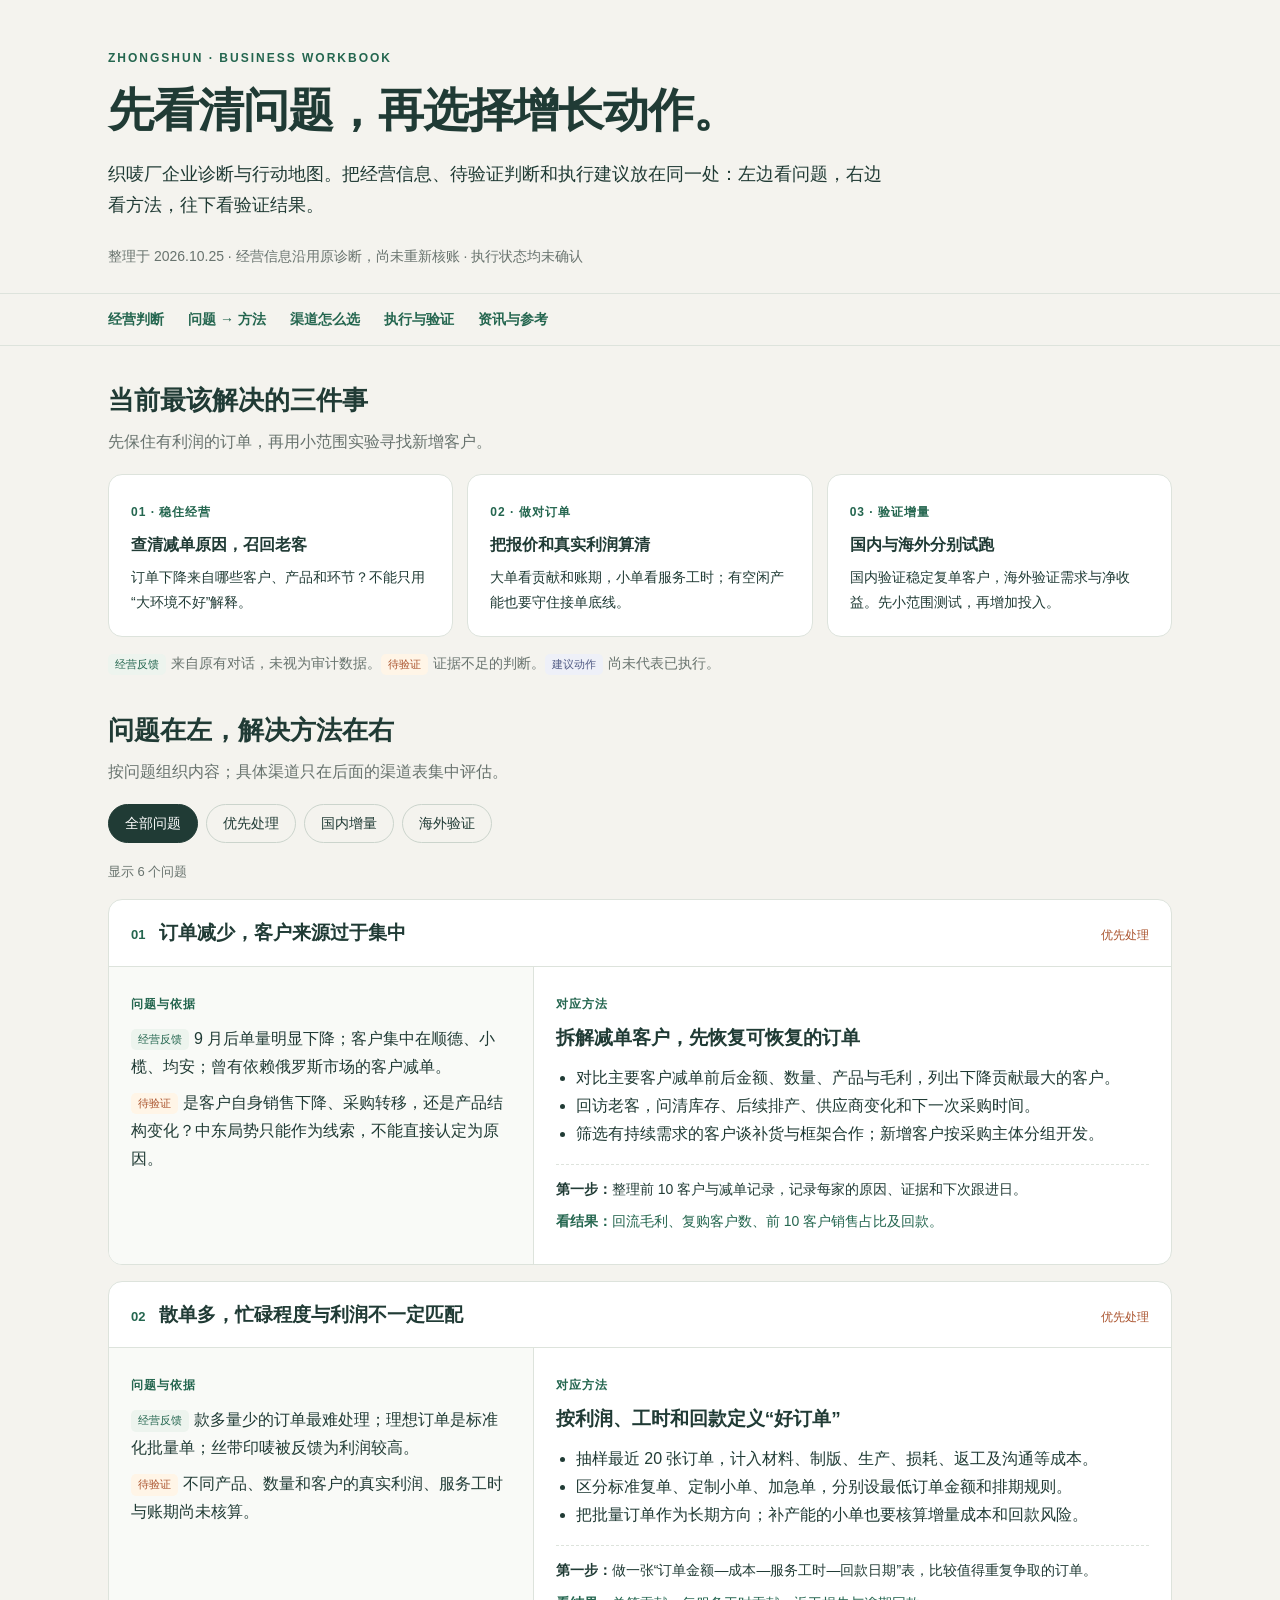
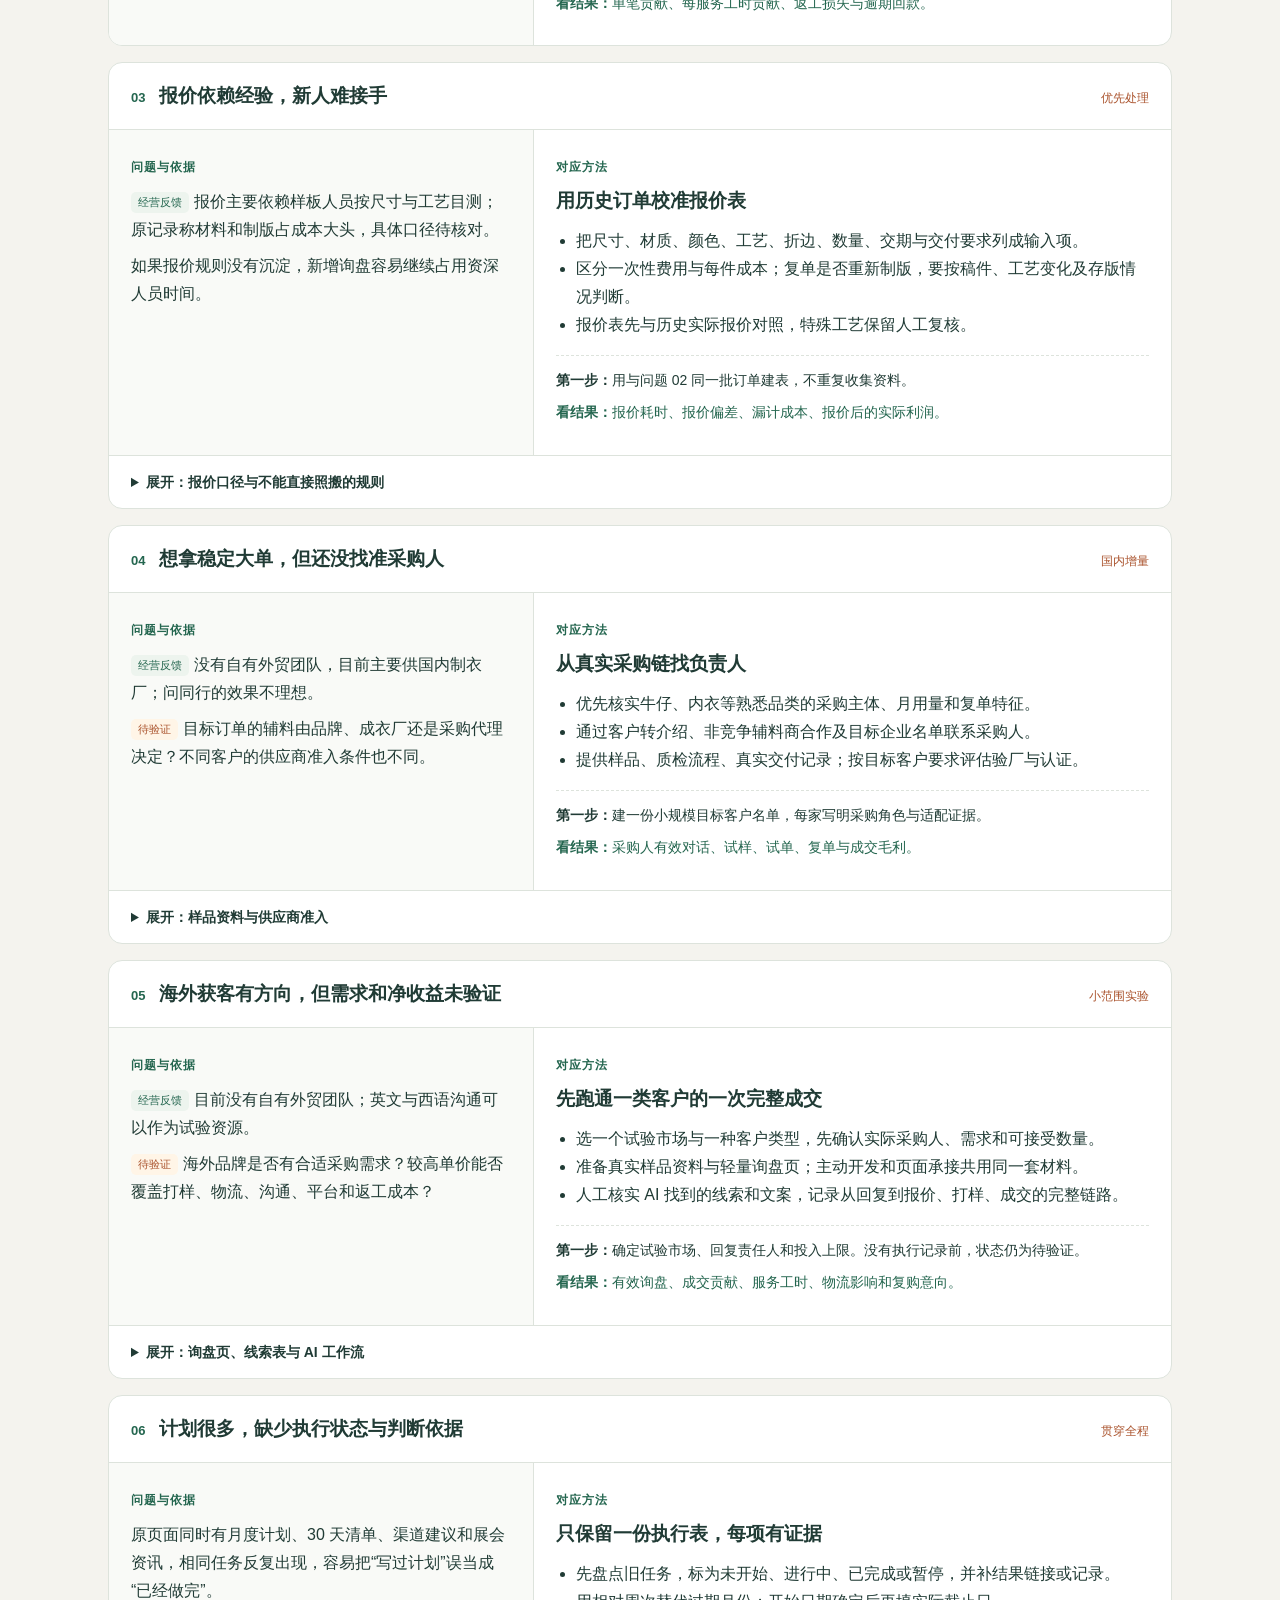
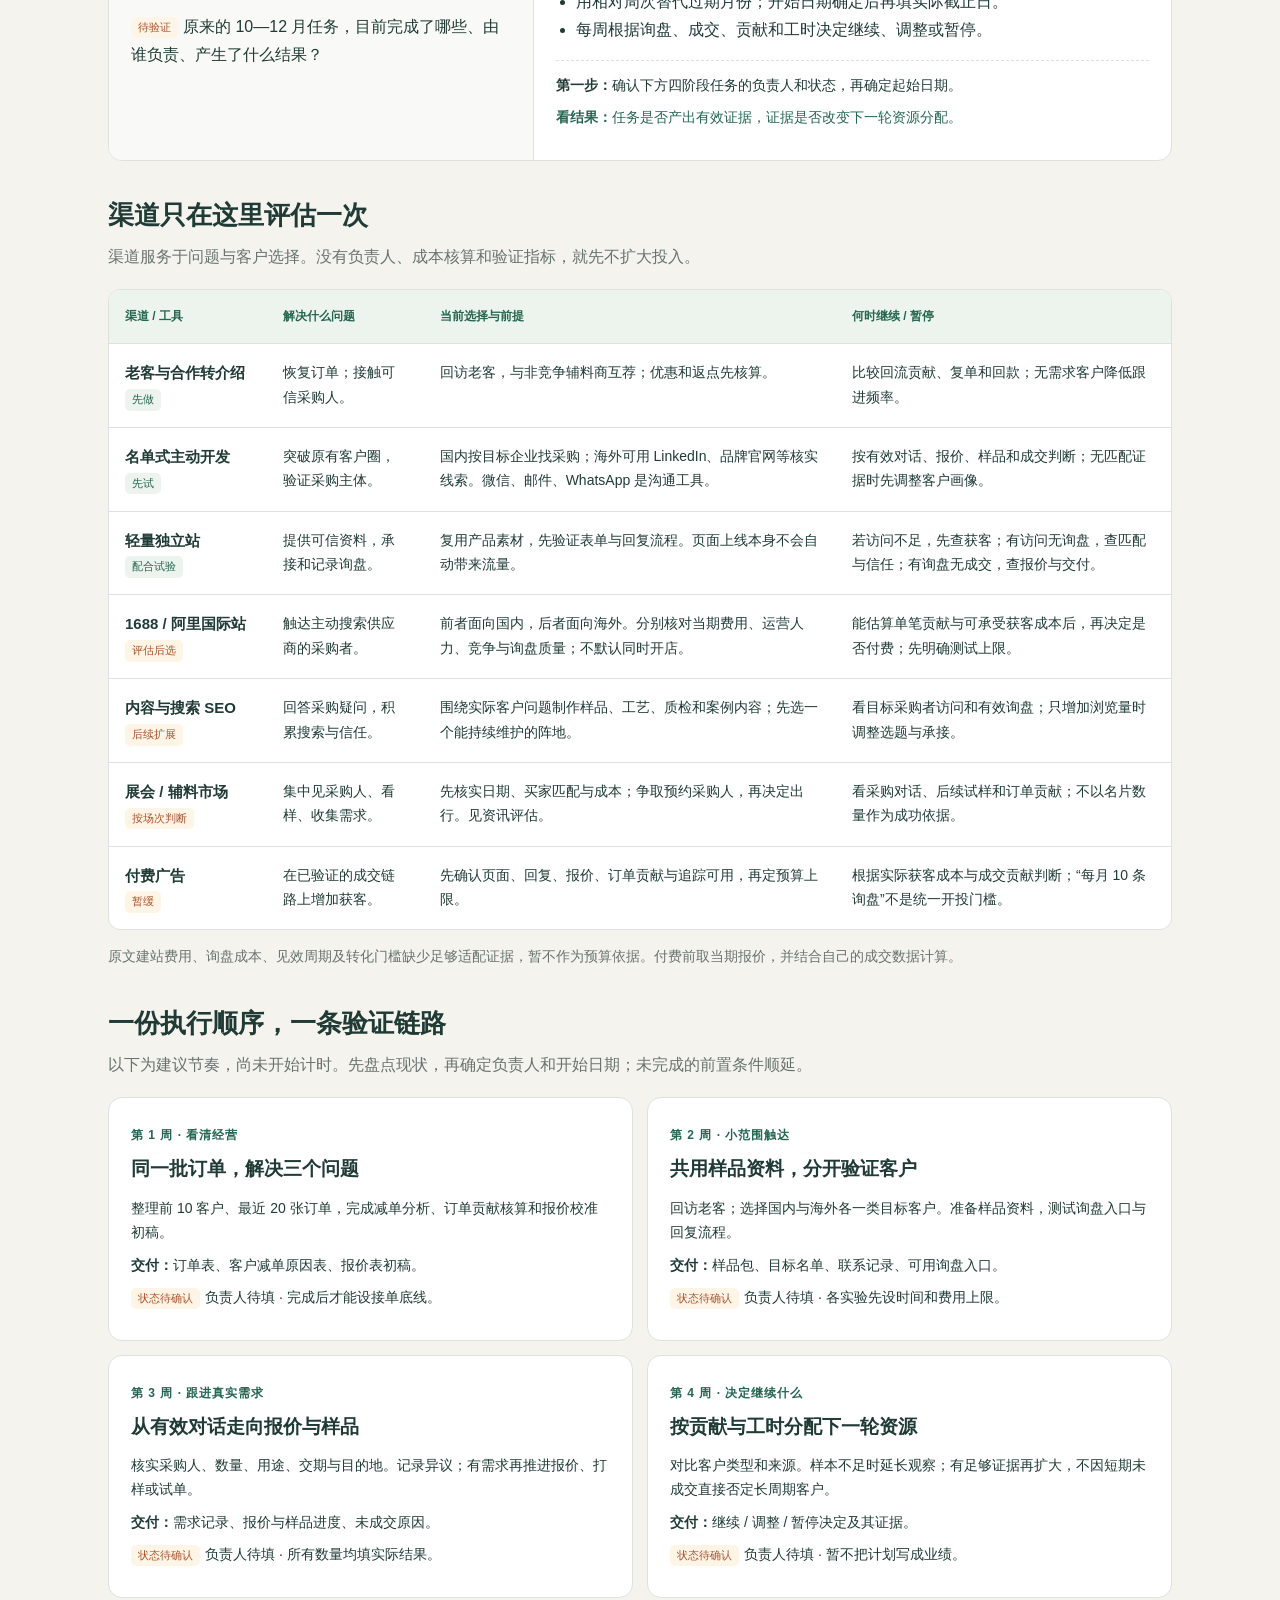
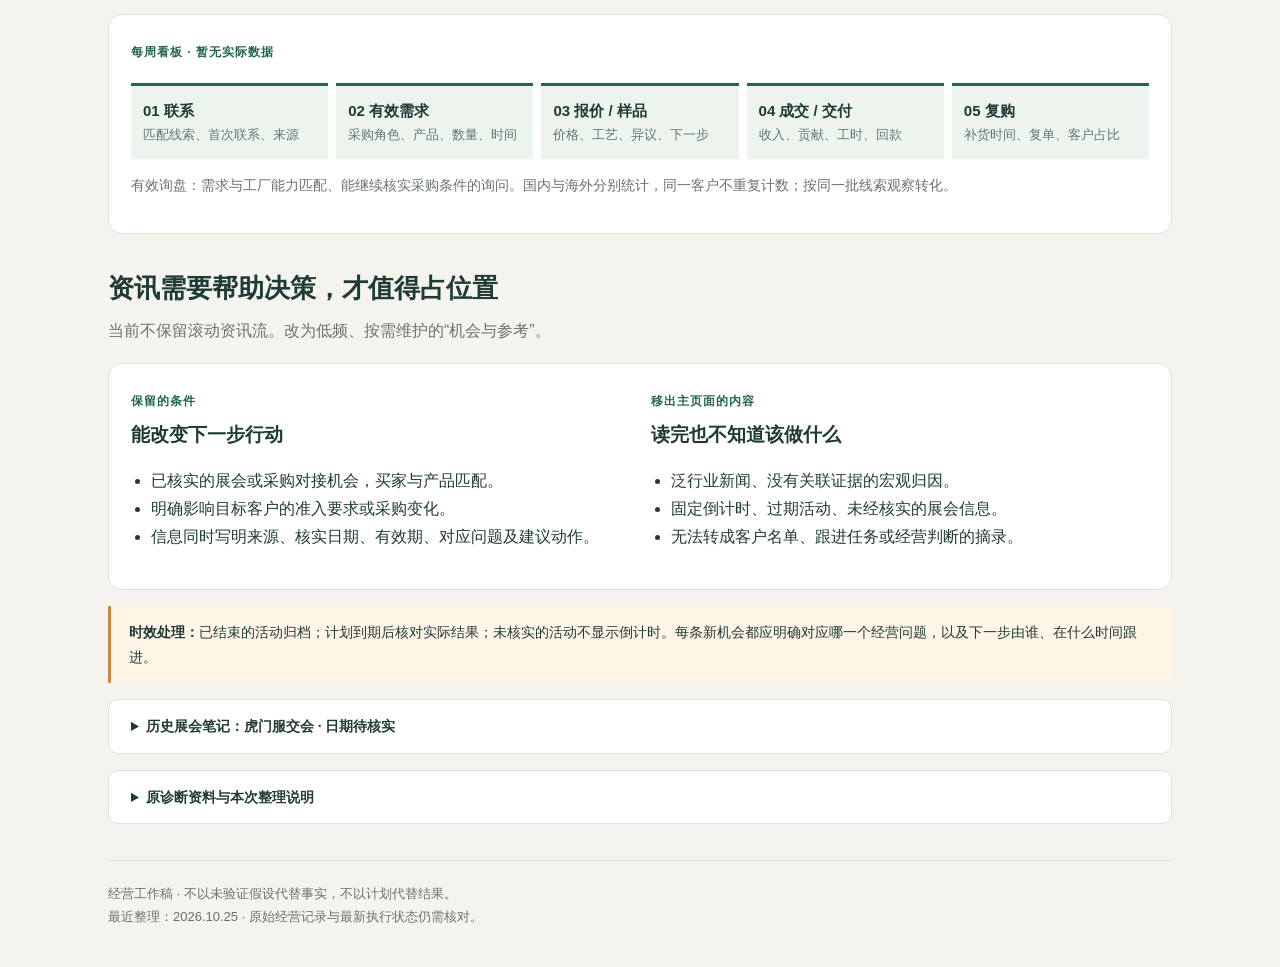
==== commit 28b34544: "Reorganize diagnosis around problems and actions; consolidate channels and archive news" ====
--- a/index.html
+++ b/index.html
@@ -1,160 +1,95 @@
-<!DOCTYPE html><html lang="zh-CN"><head><meta charset="utf-8"><meta name="viewport" content="width=device-width,initial-scale=1"><title>织唛厂 · 企业诊断与经营计划（2026-10）</title>
-<style>body{margin:0;font:16px/1.75 -apple-system,"PingFang SC","Microsoft YaHei",sans-serif;color:#222;background:#f6f5f2}main{max-width:760px;margin:auto;padding:16px}h1{font-size:22px}h2{font-size:19px;border-left:4px solid #b5482f;padding-left:8px;margin-top:32px}h3{font-size:16px;margin-bottom:4px}section{background:#fff;border-radius:10px;padding:4px 16px 12px;margin:14px 0}.note{background:#fff6e5;border-radius:8px;padding:8px 12px;font-size:14px}a{color:#1d5fa8;word-break:break-all}table{border-collapse:collapse;width:100%;font-size:14px}td,th{border:1px solid #ddd;padding:6px;vertical-align:top}th{background:#f0ece6}code{background:#f0ece6;padding:1px 4px;border-radius:4px}nav a{display:inline-block;margin:2px 8px 2px 0}</style></head><body><main>
-<h1>织唛厂 · 企业诊断 + 经营计划 + 拿大单思路</h1><p class="note">存档日期：2026-10-15。内容整理自与 Jingwen 的对话、增长专家与调研专家的产出。</p>
-<section id="news" style="background:#fff;border-radius:10px;padding:12px 16px;margin:14px 0">
-<h2 style="font-size:19px;border-left:4px solid #b5482f;padding-left:8px;margin-top:8px">资讯流</h2>
-<ul>
-<li><a href="news/humen-fair-2026.html">第29届虎门服交会 · 织唛出行要点</a>（2026-10-20）— 日期地点、出行清单、开口话术、报价校准骨架</li>
-</ul>
+<!doctype html>
+<html lang="zh-CN">
+<head>
+<meta charset="utf-8"><meta name="viewport" content="width=device-width,initial-scale=1">
+<title>织唛厂｜从经营问题到增长行动</title>
+<style>
+:root{--bg:#f4f3ee;--paper:#fff;--ink:#203b35;--muted:#68736e;--line:#dde3dc;--green:#24664f;--pale:#edf4ee;--orange:#aa532d;--cream:#fff5e7}
+*{box-sizing:border-box}html{scroll-behavior:smooth;scroll-padding-top:88px}body{margin:0;background:var(--bg);color:var(--ink);font:16px/1.75 -apple-system,BlinkMacSystemFont,"PingFang SC","Microsoft YaHei",sans-serif}a{color:var(--green);text-underline-offset:4px}button{font:inherit;cursor:pointer}main,.nav-inner{max-width:1120px;margin:auto;padding:0 28px}header{padding:48px 0 25px}.eyebrow{color:var(--green);font-size:12px;letter-spacing:2px;font-weight:700}h1{font-size:clamp(29px,4vw,46px);line-height:1.3;letter-spacing:-1px;margin:12px 0 16px}h2{font-size:26px;line-height:1.4;margin:0 0 10px}h3{font-size:19px;margin:4px 0 10px}h4{font-size:15px;margin:18px 0 6px}.lead{max-width:780px;font-size:18px}.meta,.muted{color:var(--muted);font-size:14px}.meta{margin-top:22px}.nav{position:sticky;top:0;background:rgba(244,243,238,.97);border-top:1px solid var(--line);border-bottom:1px solid var(--line);z-index:5}.nav-inner{display:flex;gap:24px;overflow-x:auto;white-space:nowrap;padding-top:13px;padding-bottom:13px}.nav a{text-decoration:none;font-size:14px;font-weight:650}section{margin:36px 0}.section-head{margin-bottom:18px}.section-head p{margin:6px 0;color:var(--muted)}.summary{display:grid;grid-template-columns:1fr 1fr 1fr;gap:14px}.summary article,.panel{border:1px solid var(--line);border-radius:14px;background:var(--paper);padding:22px}.summary b{display:block;margin:6px 0}.summary p{margin:0;font-size:14px}.label{font-size:12px;font-weight:700;color:var(--green);letter-spacing:1px}.tag{display:inline-block;border-radius:5px;padding:2px 7px;font-size:11px;line-height:1.6;background:var(--pale);color:var(--green);vertical-align:middle;margin-right:5px}.tag.pending{background:var(--cream);color:var(--orange)}.tag.plan{background:#eef0f8;color:#515b84}.filters{display:flex;gap:8px;flex-wrap:wrap;margin:18px 0}.filters button{border:1px solid #cbd4cc;background:transparent;border-radius:24px;padding:6px 16px;font-size:14px;color:var(--ink)}.filters button[aria-pressed=true]{background:var(--ink);color:white;border-color:var(--ink)}.issue{background:var(--paper);border:1px solid var(--line);border-radius:14px;overflow:hidden;margin:16px 0}.issue[hidden]{display:none}.issue-top{padding:16px 22px;border-bottom:1px solid var(--line);display:flex;gap:14px;align-items:baseline}.issue-top h3{margin:0;flex:1}.num{font-size:13px;color:var(--green);font-weight:700}.priority{font-size:12px;color:var(--orange);white-space:nowrap}.pair{display:grid;grid-template-columns:40% 60%}.problem{background:#f9faf7;border-right:1px solid var(--line)}.problem,.solution{padding:22px}.pair p{margin:8px 0}.pair ul{padding-left:20px;margin:8px 0}.next{margin-top:16px!important;padding-top:12px;border-top:1px dashed var(--line);font-size:14px}.measure{font-size:14px;color:var(--green)}details{border-top:1px solid var(--line);padding:14px 22px}summary{cursor:pointer;font-weight:600;font-size:14px}details p,details li{font-size:14px}details ul{padding-left:20px}.table-scroll{overflow-x:auto;border:1px solid var(--line);border-radius:12px;background:white}table{border-collapse:collapse;width:100%;font-size:14px;min-width:680px}th,td{text-align:left;vertical-align:top;border-bottom:1px solid var(--line);padding:16px}th{background:var(--pale);font-size:12px;color:var(--green)}tr:last-child td{border-bottom:0}.channel-name{display:block;font-size:15px;font-weight:700;min-width:126px}.flow{display:grid;grid-template-columns:repeat(5,1fr);gap:8px;margin-top:18px}.stage{border-top:3px solid var(--green);padding:12px;background:var(--pale);font-size:13px}.stage b{display:block;font-size:15px}.stage span{color:var(--muted)}.weeks{display:grid;grid-template-columns:1fr 1fr;gap:14px}.week{background:white;border:1px solid var(--line);padding:22px;border-radius:14px}.week p{font-size:14px;margin:8px 0}.notice{padding:14px 18px;background:var(--cream);border-left:3px solid #c98c47;border-radius:0 8px 8px 0;font-size:14px}.news-eval{display:grid;grid-template-columns:1fr 1fr;gap:22px}.news-eval ul{padding-left:20px}.reference{margin-top:16px;border:1px solid var(--line);border-radius:10px;background:white}.reference details{border:0}.count{font-size:13px;color:var(--muted)}footer{border-top:1px solid var(--line);padding:22px 0 38px;font-size:13px;color:var(--muted)}:focus-visible{outline:3px solid #c98c47;outline-offset:4px}
+@media(max-width:700px){main,.nav-inner{padding-left:18px;padding-right:18px}header{padding-top:30px}.summary,.weeks,.news-eval{grid-template-columns:1fr}.summary article{padding:16px}.pair{grid-template-columns:1fr}.problem{border-right:0;border-bottom:1px solid var(--line)}.problem,.solution{padding:18px}.issue-top{padding:14px 18px;flex-wrap:wrap;gap:8px}.issue-top h3{flex-basis:80%;font-size:18px}.priority{margin-left:26px}.flow{grid-template-columns:1fr}.stage{border-top:0;border-left:3px solid var(--green)}h2{font-size:23px}.lead{font-size:16px}.nav-inner{gap:20px}.panel{padding:18px}}
+@media print{.nav,.filters{display:none}body{background:white;font-size:11pt}main{max-width:none;padding:0}.issue{break-inside:avoid}.issue[hidden]{display:block}details{display:block}.summary,.weeks{gap:10px}a{color:inherit}header{padding:10px 0}section{margin:22px 0}}
+</style></head>
+<body>
+<main><header>
+<div class="eyebrow">ZHONGSHUN · BUSINESS WORKBOOK</div>
+<h1>先看清问题，再选择增长动作。</h1>
+<p class="lead">织唛厂企业诊断与行动地图。把经营信息、待验证判断和执行建议放在同一处：左边看问题，右边看方法，往下看验证结果。</p>
+<div class="meta">整理于 2026.10.25 · 经营信息沿用原诊断，尚未重新核账 · 执行状态均未确认</div>
+</header></main>
+<nav class="nav" aria-label="页面导航"><div class="nav-inner"><a href="#overview">经营判断</a><a href="#issues">问题 → 方法</a><a href="#channels">渠道怎么选</a><a href="#action">执行与验证</a><a href="#reference">资讯与参考</a></div></nav>
+<main>
+<section id="overview" aria-labelledby="overview-title"><div class="section-head"><h2 id="overview-title">当前最该解决的三件事</h2><p>先保住有利润的订单，再用小范围实验寻找新增客户。</p></div>
+<div class="summary">
+<article><span class="label">01 · 稳住经营</span><b>查清减单原因，召回老客</b><p>订单下降来自哪些客户、产品和环节？不能只用“大环境不好”解释。</p></article>
+<article><span class="label">02 · 做对订单</span><b>把报价和真实利润算清</b><p>大单看贡献和账期，小单看服务工时；有空闲产能也要守住接单底线。</p></article>
+<article><span class="label">03 · 验证增量</span><b>国内与海外分别试跑</b><p>国内验证稳定复单客户，海外验证需求与净收益。先小范围测试，再增加投入。</p></article>
+</div>
+<p class="muted"><span class="tag">经营反馈</span>来自原有对话，未视为审计数据。<span class="tag pending">待验证</span>证据不足的判断。<span class="tag plan">建议动作</span>尚未代表已执行。</p></section>
+
+<section id="issues" aria-labelledby="issues-title"><div class="section-head"><h2 id="issues-title">问题在左，解决方法在右</h2><p>按问题组织内容；具体渠道只在后面的渠道表集中评估。</p></div>
+<div class="filters" role="group" aria-label="筛选问题"><button type="button" data-filter="all" aria-pressed="true">全部问题</button><button type="button" data-filter="now" aria-pressed="false">优先处理</button><button type="button" data-filter="domestic" aria-pressed="false">国内增量</button><button type="button" data-filter="overseas" aria-pressed="false">海外验证</button></div>
+<p class="count" id="filter-count" aria-live="polite">显示 6 个问题</p>
+
+<article class="issue" data-tags="now domestic"><div class="issue-top"><span class="num">01</span><h3>订单减少，客户来源过于集中</h3><span class="priority">优先处理</span></div>
+<div class="pair"><div class="problem"><span class="label">问题与依据</span><p><span class="tag">经营反馈</span>9 月后单量明显下降；客户集中在顺德、小榄、均安；曾有依赖俄罗斯市场的客户减单。</p><p><span class="tag pending">待验证</span>是客户自身销售下降、采购转移，还是产品结构变化？中东局势只能作为线索，不能直接认定为原因。</p></div><div class="solution"><span class="label">对应方法</span><h3>拆解减单客户，先恢复可恢复的订单</h3><ul><li>对比主要客户减单前后金额、数量、产品与毛利，列出下降贡献最大的客户。</li><li>回访老客，问清库存、后续排产、供应商变化和下一次采购时间。</li><li>筛选有持续需求的客户谈补货与框架合作；新增客户按采购主体分组开发。</li></ul><p class="next"><b>第一步：</b>整理前 10 客户与减单记录，记录每家的原因、证据和下次跟进日。</p><p class="measure"><b>看结果：</b>回流毛利、复购客户数、前 10 客户销售占比及回款。</p></div></div></article>
+
+<article class="issue" data-tags="now domestic"><div class="issue-top"><span class="num">02</span><h3>散单多，忙碌程度与利润不一定匹配</h3><span class="priority">优先处理</span></div>
+<div class="pair"><div class="problem"><span class="label">问题与依据</span><p><span class="tag">经营反馈</span>款多量少的订单最难处理；理想订单是标准化批量单；丝带印唛被反馈为利润较高。</p><p><span class="tag pending">待验证</span>不同产品、数量和客户的真实利润、服务工时与账期尚未核算。</p></div><div class="solution"><span class="label">对应方法</span><h3>按利润、工时和回款定义“好订单”</h3><ul><li>抽样最近 20 张订单，计入材料、制版、生产、损耗、返工及沟通等成本。</li><li>区分标准复单、定制小单、加急单，分别设最低订单金额和排期规则。</li><li>把批量订单作为长期方向；补产能的小单也要核算增量成本和回款风险。</li></ul><p class="next"><b>第一步：</b>做一张“订单金额—成本—服务工时—回款日期”表，比较值得重复争取的订单。</p><p class="measure"><b>看结果：</b>单笔贡献、每服务工时贡献、返工损失与逾期回款。</p></div></div></article>
+
+<article class="issue" data-tags="now"><div class="issue-top"><span class="num">03</span><h3>报价依赖经验，新人难接手</h3><span class="priority">优先处理</span></div>
+<div class="pair"><div class="problem"><span class="label">问题与依据</span><p><span class="tag">经营反馈</span>报价主要依赖样板人员按尺寸与工艺目测；原记录称材料和制版占成本大头，具体口径待核对。</p><p>如果报价规则没有沉淀，新增询盘容易继续占用资深人员时间。</p></div><div class="solution"><span class="label">对应方法</span><h3>用历史订单校准报价表</h3><ul><li>把尺寸、材质、颜色、工艺、折边、数量、交期与交付要求列成输入项。</li><li>区分一次性费用与每件成本；复单是否重新制版，要按稿件、工艺变化及存版情况判断。</li><li>报价表先与历史实际报价对照，特殊工艺保留人工复核。</li></ul><p class="next"><b>第一步：</b>用与问题 02 同一批订单建表，不重复收集资料。</p><p class="measure"><b>看结果：</b>报价耗时、报价偏差、漏计成本、报价后的实际利润。</p></div></div>
+<details><summary>展开：报价口径与不能直接照搬的规则</summary><p>建议口径：每件报价 =（每件完整成本 + 本单一次性费用 ÷ 数量）÷（1 − 目标毛利率）。毛利率口径须与财务核算一致，且不能遗漏人工、制造费用、损耗和返工；运费、税费等是否包含要写明。</p><p>原文中的工艺系数、阶梯折扣、加急比例、定金比例、免制版和首单优惠都只是讨论起点。未核算前不写成对外承诺，也不因“大单”自动降价。</p></details></article>
+
+<article class="issue" data-tags="domestic"><div class="issue-top"><span class="num">04</span><h3>想拿稳定大单，但还没找准采购人</h3><span class="priority">国内增量</span></div>
+<div class="pair"><div class="problem"><span class="label">问题与依据</span><p><span class="tag">经营反馈</span>没有自有外贸团队，目前主要供国内制衣厂；问同行的效果不理想。</p><p><span class="tag pending">待验证</span>目标订单的辅料由品牌、成衣厂还是采购代理决定？不同客户的供应商准入条件也不同。</p></div><div class="solution"><span class="label">对应方法</span><h3>从真实采购链找负责人</h3><ul><li>优先核实牛仔、内衣等熟悉品类的采购主体、月用量和复单特征。</li><li>通过客户转介绍、非竞争辅料商合作及目标企业名单联系采购人。</li><li>提供样品、质检流程、真实交付记录；按目标客户要求评估验厂与认证。</li></ul><p class="next"><b>第一步：</b>建一份小规模目标客户名单，每家写明采购角色与适配证据。</p><p class="measure"><b>看结果：</b>采购人有效对话、试样、试单、复单与成交毛利。</p></div></div>
+<details><summary>展开：样品资料与供应商准入</summary><p>样品包集中准备织唛、洗水唛和丝带印唛，附可定制项、报价所需资料、打样步骤和交期确认方式。原记录的 MOQ 约 100、交期 5–6 天、加急 3–4 天，只作历史参考，须按当前排产和工艺确认。</p><p>认证是否必要取决于客户、市场和产品要求。不能把 OEKO-TEX 或 GRS 写成所有大单的统一门槛；先问目标客户，再决定投入。</p></details></article>
+
+<article class="issue" data-tags="overseas"><div class="issue-top"><span class="num">05</span><h3>海外获客有方向，但需求和净收益未验证</h3><span class="priority">小范围实验</span></div>
+<div class="pair"><div class="problem"><span class="label">问题与依据</span><p><span class="tag">经营反馈</span>目前没有自有外贸团队；英文与西语沟通可以作为试验资源。</p><p><span class="tag pending">待验证</span>海外品牌是否有合适采购需求？较高单价能否覆盖打样、物流、沟通、平台和返工成本？</p></div><div class="solution"><span class="label">对应方法</span><h3>先跑通一类客户的一次完整成交</h3><ul><li>选一个试验市场与一种客户类型，先确认实际采购人、需求和可接受数量。</li><li>准备真实样品资料与轻量询盘页；主动开发和页面承接共用同一套材料。</li><li>人工核实 AI 找到的线索和文案，记录从回复到报价、打样、成交的完整链路。</li></ul><p class="next"><b>第一步：</b>确定试验市场、回复责任人和投入上限。没有执行记录前，状态仍为待验证。</p><p class="measure"><b>看结果：</b>有效询盘、成交贡献、服务工时、物流影响和复购意向。</p></div></div>
+<details><summary>展开：询盘页、线索表与 AI 工作流</summary><p><b>询盘页：</b>产品范围、真实工厂与样品图、可定制项、打样与质检流程、交期说明、联系方式及表单。英文作为初版，西语作为单独实验。不承诺未核实的产能和认证。</p><p><b>表单：</b>产品类型、尺寸、数量、工艺、目的地、期望交期、参考稿和联系方式；允许需求未明确的客户先提交，再人工补全。</p><p><b>线索表：</b>公司与网站、国家、客户类型、采购角色、匹配依据、联系方式来源、联系日期、需求、报价、样品、预计贡献、下一步、失败原因。</p><p><b>AI 工作流：</b>收集公开线索 → 按证据筛选 → 起草个性化联系内容 → 人工核实后发送 → 记录跟进 → 分客户类型复盘。收到拒绝或停止联系要求后停止跟进。</p></details></article>
+
+<article class="issue" data-tags="now"><div class="issue-top"><span class="num">06</span><h3>计划很多，缺少执行状态与判断依据</h3><span class="priority">贯穿全程</span></div>
+<div class="pair"><div class="problem"><span class="label">问题与依据</span><p>原页面同时有月度计划、30 天清单、渠道建议和展会资讯，相同任务反复出现，容易把“写过计划”误当成“已经做完”。</p><p><span class="tag pending">待验证</span>原来的 10—12 月任务，目前完成了哪些、由谁负责、产生了什么结果？</p></div><div class="solution"><span class="label">对应方法</span><h3>只保留一份执行表，每项有证据</h3><ul><li>先盘点旧任务，标为未开始、进行中、已完成或暂停，并补结果链接或记录。</li><li>用相对周次替代过期月份；开始日期确定后再填实际截止日。</li><li>每周根据询盘、成交、贡献和工时决定继续、调整或暂停。</li></ul><p class="next"><b>第一步：</b>确认下方四阶段任务的负责人和状态，再确定起始日期。</p><p class="measure"><b>看结果：</b>任务是否产出有效证据，证据是否改变下一轮资源分配。</p></div></div></article>
 </section>
-<nav><a href="#news">资讯</a><a href="#d">一、企业诊断</a><a href="#r">二、行业调研</a><a href="#g">三、定位与报价</a><a href="#p">四、月度计划</a><a href="#b">五、拿大单思路</a><a href="#o">六、线上增长策略</a></nav>
 
-<h2 id="d">一、企业诊断（按最新信息）</h2>
-<section><h3>基本厂况</h3><ul>
-<li>能做：织唛标、洗水唛、织带、吊牌、丝带印唛；<b>不做刺绣贴片</b>。强项是织唛和印唛，丝带印唛利润最高。</li>
-<li>MOQ 约 100（看价格，可定制）；标准交期 5–6 天，加急 3–4 天。</li>
-<li>日产几十万个，机器 24 小时两班制。</li>
-<li>约 30 人，瓶颈在生产（师傅需把制版信息录入电脑才能开织唛机）；跟进主要是跟生产。</li>
-<li>没有自有外贸，主要供内地制衣厂，属服装辅料下游。</li></ul>
-<h3>客户与订单</h3><ul>
-<li>客户集中在顺德 / 小榄 / 均安，老客多做牛仔裤、内衣裤。</li>
-<li>最大客户柏力（衣服内衣裤出口）：月约 7–10 万，利润率约 30%，含丝带唛。</li>
-<li>一个主做俄罗斯外贸单的大客户，俄乌战争后基本熄火。</li>
-<li>大单少、散单多；散单款多量少，最难做。</li>
-<li>因价格流失的客户很少；0.005 一个的单价太便宜，做不了。</li>
-<li><b>最新变化：9 月后单量骤减，产能已经不满。</b>初步问到的原因是中东打仗导致上游单量减少，反馈整个市场大盘平淡。<b>所以现在有单就接。</b></li></ul>
-<h3>定价与成本</h3><ul>
-<li>报价看尺寸（如 10cm×2.5cm）和工艺复杂度，基本靠样板阿姨目测定价。</li>
-<li>制版和材料是最大成本，约占 85%。</li>
-<li>同行比属中端；珠三角同行价格、品质差不多，客户最看重价格和质量。</li>
-<li>理想订单：大批量标准化订单。</li></ul>
-<h3>诊断结论</h3><ul>
-<li><b>近期：</b>有单先接，保住现金流。散单不拒，但单独定价，别拖慢大单排期。</li>
-<li><b>长期：</b>主攻大批量标准化订单。</li>
-<li><b>核心问题：</b>客户集中度高、抗风险弱；报价靠目测、不可复制，新人难接手；订单结构偏散。</li>
-<li>经营顺序：① 看清账和单（哪类单赚钱，前 10 客户占比，散单真实利润）→ ② 定接单规则，报价从“眼睛”变成“表” → ③ 再谈渠道（含独立站）。渠道是为了多接理想单，而不是什么单都接。</li></ul></section>
+<section id="channels" aria-labelledby="channels-title"><div class="section-head"><h2 id="channels-title">渠道只在这里评估一次</h2><p>渠道服务于问题与客户选择。没有负责人、成本核算和验证指标，就先不扩大投入。</p></div>
+<div class="table-scroll" tabindex="0" role="region" aria-label="渠道决策表，可横向滚动"><table><thead><tr><th>渠道 / 工具</th><th>解决什么问题</th><th>当前选择与前提</th><th>何时继续 / 暂停</th></tr></thead><tbody>
+<tr id="ch-retention"><td><span class="channel-name">老客与合作转介绍</span><span class="tag">先做</span></td><td>恢复订单；接触可信采购人。</td><td>回访老客，与非竞争辅料商互荐；优惠和返点先核算。</td><td>比较回流贡献、复单和回款；无需求客户降低跟进频率。</td></tr>
+<tr id="ch-outreach"><td><span class="channel-name">名单式主动开发</span><span class="tag">先试</span></td><td>突破原有客户圈，验证采购主体。</td><td>国内按目标企业找采购；海外可用 LinkedIn、品牌官网等核实线索。微信、邮件、WhatsApp 是沟通工具。</td><td>按有效对话、报价、样品和成交判断；无匹配证据时先调整客户画像。</td></tr>
+<tr id="ch-site"><td><span class="channel-name">轻量独立站</span><span class="tag">配合试验</span></td><td>提供可信资料，承接和记录询盘。</td><td>复用产品素材，先验证表单与回复流程。页面上线本身不会自动带来流量。</td><td>若访问不足，先查获客；有访问无询盘，查匹配与信任；有询盘无成交，查报价与交付。</td></tr>
+<tr id="ch-platform"><td><span class="channel-name">1688 / 阿里国际站</span><span class="tag pending">评估后选</span></td><td>触达主动搜索供应商的采购者。</td><td>前者面向国内，后者面向海外。分别核对当期费用、运营人力、竞争与询盘质量；不默认同时开店。</td><td>能估算单笔贡献与可承受获客成本后，再决定是否付费；先明确测试上限。</td></tr>
+<tr id="ch-content"><td><span class="channel-name">内容与搜索 SEO</span><span class="tag pending">后续扩展</span></td><td>回答采购疑问，积累搜索与信任。</td><td>围绕实际客户问题制作样品、工艺、质检和案例内容；先选一个能持续维护的阵地。</td><td>看目标采购者访问和有效询盘；只增加浏览量时调整选题与承接。</td></tr>
+<tr id="ch-events"><td><span class="channel-name">展会 / 辅料市场</span><span class="tag pending">按场次判断</span></td><td>集中见采购人、看样、收集需求。</td><td>先核实日期、买家匹配与成本；争取预约采购人，再决定出行。见资讯评估。</td><td>看采购对话、后续试样和订单贡献；不以名片数量作为成功依据。</td></tr>
+<tr id="ch-ads"><td><span class="channel-name">付费广告</span><span class="tag pending">暂缓</span></td><td>在已验证的成交链路上增加获客。</td><td>先确认页面、回复、报价、订单贡献与追踪可用，再定预算上限。</td><td>根据实际获客成本与成交贡献判断；“每月 10 条询盘”不是统一开投门槛。</td></tr>
+</tbody></table></div>
+<p class="muted">原文建站费用、询盘成本、见效周期及转化门槛缺少足够适配证据，暂不作为预算依据。付费前取当期报价，并结合自己的成交数据计算。</p></section>
 
-<h2 id="r">二、行业调研要点与结论</h2>
-<section><p class="note">【事实】有出处；【推断】是判断。调研专家说明：国家统计局、纺织网、界面新闻的链接已核对，其余为搜索摘录，没有逐一打开。</p>
-<h3>1）需求是涨是缩</h3><p>【事实】9 月全国纺服出口 296.58 亿美元，同比 +21.5%，其中服装 +23.8%（有低基数因素），1–9 月 +5.1%（<a href="https://info.texnet.com.cn/detail-1086464.html">纺织网</a>、<a href="https://www.slrbs.com/cj/cjyw/2026-10-14/1964612.html">中新网</a>）。服装鞋帽针纺零售 8 月 -0.5%，1–8 月 +5.1%（<a href="http://www.stats.gov.cn/sj/zxfbhjd/202609/t20260915_1965311.html">国家统计局</a>）。回流广东的多是高附加值、短交期的单，低附加值标准化单仍在外迁东南亚（<a href="https://www.21jingji.com/article/20260429/herald/02a1653b8fec0147bb6f0a5d4b37f3ba.html">21经济网</a>）。没找到珠三角唛类的细分数据。<br>【推断】大盘没在缩，厂里单量骤减更可能是客户过度集中造成的；大批量标准化单本身也在流失。</p>
-<h3>2）渠道</h3><p>没找到各渠道占比数据。1688“服装织唛”约 15.6 万商家，竞争密集（<a href="https://www.1688.com/market/-B7FED7B0D6AFDFE9.html">1688</a>）；顺德、中山同行多挂在黄页和纺织网上（<a href="https://yuefeicostume.cn.texnet.com.cn/pdetail--934698.html">示例</a>）。<br>【推断】国内靠熟人 / 跟单员、本地辅料市场和 1688 比价；海外靠 Google、阿里国际站、WhatsApp。</p>
-<h3>3）同行独立站</h3><p>广东已有成熟的英文站，如东莞 <a href="https://www.saimlabel.com/woven-labels/">SAIM Label</a>（MOQ 50，大货 $0.03–0.15/件）、新塘 <a href="https://www.labelsmfg.com/label/woven-label/">YiLang</a>（MOQ 100）。都是询盘制（表单 + WhatsApp + 数码稿），没见到 B2B 直接下单。同行站总数没找到。</p>
-<h3>4）大单和丝带印唛能否线上触达（推断）</h3><p>线上主要拿到海外中小品牌、网店卖家、贸易商的小批量高单价单。大批量标准化单多在品牌的供应商体系里，靠验厂、OEKO-TEX/GRS 认证和线下关系。丝带印唛是长尾词，竞争小，适合单独做落地页。没找到转化数据。</p>
-<h3>5）三档投入</h3><table><tr><th>档位</th><th>成本</th><th>判断</th></tr>
-<tr><td>A 轻询盘页</td><td>建站 ¥3k–1 万 + 维护 ¥1.5–3k/年</td><td>值</td></tr>
-<tr><td>B 完整站 + SEO</td><td>¥1–3 万 + 内容 ¥2–5 万/年，3–6 个月见效</td><td>有人能及时用英文回复才值</td></tr>
-<tr><td>C 广告</td><td>¥3–10 万+/年，单条询盘约 €50–400</td><td>按目前的 MOQ 和单价，现阶段不值</td></tr></table>
-<p>成本参考：<a href="https://www.dlzzxs.com/b2b-website-cost-outsourcing-2026/">建站报价</a>、<a href="https://seogeo.cc/b2b-independent-site-annual-cost">年费清单</a>、<a href="https://tianwenwangluo.com/google-ads-cost-b2b-2026/">Google Ads 成本</a></p>
-<h3>6）中东局势</h3><p>【事实】2 月 28 日起局势升级，霍尔木兹海峡受阻，绕航每柜加收 $2,000–4,000；2025 年广东对中东进出口 4,536.4 亿元（<a href="https://www.jiemian.com/article/14070623.html">界面</a>）。部分商家中东单同比降超 50%（<a href="https://www.nbd.com.cn/articles/2026-04-12/4335492.html">每经</a>）。4 月起沙特、迪拜陆续恢复出货，但油价推高了原料成本，客户下单谨慎（<a href="http://www.eeo.com.cn/2026/0417/842172.shtml">经济观察网</a>）。对辅料的量化影响没找到。<br>【推断】有负面影响，但只能解释一部分减单。</p>
-<h3>结论</h3><p><b>独立站要做，先上 A 档轻询盘站，再逐步补 B 档内容；暂不投广告；首年预算约 ¥1–2 万。</b>等每月稳定有 10 条以上有效询盘，再测试每月 $300–500 的广告。注意：独立站主要带来海外小批量单，带不来大批量标准化单，大单还是要靠国内渠道。真正要先解决的是客户来源太单一。</p></section>
+<section id="action" aria-labelledby="action-title"><div class="section-head"><h2 id="action-title">一份执行顺序，一条验证链路</h2><p>以下为建议节奏，尚未开始计时。先盘点现状，再确定负责人和开始日期；未完成的前置条件顺延。</p></div>
+<div class="weeks">
+<article class="week"><span class="label">第 1 周 · 看清经营</span><h3>同一批订单，解决三个问题</h3><p>整理前 10 客户、最近 20 张订单，完成减单分析、订单贡献核算和报价校准初稿。</p><p><b>交付：</b>订单表、客户减单原因表、报价表初稿。</p><p><span class="tag pending">状态待确认</span>负责人待填 · 完成后才能设接单底线。</p></article>
+<article class="week"><span class="label">第 2 周 · 小范围触达</span><h3>共用样品资料，分开验证客户</h3><p>回访老客；选择国内与海外各一类目标客户。准备样品资料，测试询盘入口与回复流程。</p><p><b>交付：</b>样品包、目标名单、联系记录、可用询盘入口。</p><p><span class="tag pending">状态待确认</span>负责人待填 · 各实验先设时间和费用上限。</p></article>
+<article class="week"><span class="label">第 3 周 · 跟进真实需求</span><h3>从有效对话走向报价与样品</h3><p>核实采购人、数量、用途、交期与目的地。记录异议；有需求再推进报价、打样或试单。</p><p><b>交付：</b>需求记录、报价与样品进度、未成交原因。</p><p><span class="tag pending">状态待确认</span>负责人待填 · 所有数量均填实际结果。</p></article>
+<article class="week"><span class="label">第 4 周 · 决定继续什么</span><h3>按贡献与工时分配下一轮资源</h3><p>对比客户类型和来源。样本不足时延长观察；有足够证据再扩大，不因短期未成交直接否定长周期客户。</p><p><b>交付：</b>继续 / 调整 / 暂停决定及其证据。</p><p><span class="tag pending">状态待确认</span>负责人待填 · 暂不把计划写成业绩。</p></article>
+</div>
+<div class="panel" style="margin-top:16px"><span class="label">每周看板 · 暂无实际数据</span><div class="flow"><div class="stage"><b>01 联系</b><span>匹配线索、首次联系、来源</span></div><div class="stage"><b>02 有效需求</b><span>采购角色、产品、数量、时间</span></div><div class="stage"><b>03 报价 / 样品</b><span>价格、工艺、异议、下一步</span></div><div class="stage"><b>04 成交 / 交付</b><span>收入、贡献、工时、回款</span></div><div class="stage"><b>05 复购</b><span>补货时间、复单、客户占比</span></div></div><p class="muted">有效询盘：需求与工厂能力匹配、能继续核实采购条件的询问。国内与海外分别统计，同一客户不重复计数；按同一批线索观察转化。</p></div>
+</section>
 
-<h2 id="g">三、定位与报价（增长专家）</h2>
-<section><p class="note">⚠️ 以下比例和系数都是<b>建议起点，没有市场数据支撑</b>，要按家里的真实成本校准后才能用。</p>
-<h3>客户与定位</h3><ul>
-<li>主攻：珠三角牛仔、内衣裤品牌和成衣厂里月用量稳定的客户（SKU 少、复单多，像柏力那样）。</li>
-<li>定位一句话：“牛仔/内衣专用织唛印唛，5 天交货，复单不重新制版”。卖点是快、稳定、复单省心，不拼最低价。</li>
-<li>主推丝带印唛（利润最高），织唛做引流和配套。不碰刺绣贴片，不接 0.005 级别的价格战单。</li>
-<li>次要：独立站 / 外贸小品牌的散单，用来补产能、拿高单价。</li></ul>
-<h3>报价表公式</h3><p><code>单价 = [材料单价（按面积分档）× 工艺系数 + 制版费分摊] ÷ (1 − 目标毛利)</code></p><ul>
-<li>面积分档：≤10×2.5cm / ≤10×4cm / 更大。</li>
-<li>工艺系数：单色 1.0 / 多色 1.2–1.5 / 特殊工艺另加。</li>
-<li>制版费单独列，<b>复单免收</b>（最关键，因为制版 + 材料占 85%）。</li>
-<li>数量阶梯：100–2,000 个按基础价 + 制版费，设最低订单金额；2k–2 万个降 10–15%；2 万+ 和月度框架单降 20–25%，目标毛利 ≥20%。</li>
-<li>加急 3–4 天：加价 20–30%，或设固定加急费。</li>
-<li>先拿柏力和最近 20 张单反推出现在的真实系数，验证表格能算出现价，再上线。</li></ul>
-<h3>近期保现金流 + 拿大单</h3><ul>
-<li>散单和加急照接，但都按表收钱，不低于成本底线。新客户先收 30–50% 定金，老客户账期别拉长。</li>
-<li>回访老客户，谈“月度框架价”，用锁量换降价。</li>
-<li>准备样品册加报价表；新客户首单免制版，换试单。</li>
-<li>用 9 月后空出来的产能换锁量合同，比单纯降价安全。</li></ul></section>
-
-<h2 id="p">四、月度计划（10 / 11 / 12 月）</h2>
-<section><h3>10 月</h3><ul>
-<li><b>报价表：</b>收集柏力和最近 20 张单（尺寸、工艺、数量、单价），反推出面积分档、工艺系数和制版费，验证能算出现价。复单免制版费，加急加价 20–30%，新客户定金 30–50%。</li>
-<li><b>询盘站启动：</b>准备工厂实拍和唛样图，开通 WhatsApp Business、Google 商家档案、1688 店铺。</li>
-<li><b>拿大单（先试）：</b>找品牌 / 外贸跟单公司，蹲辅料市场和展会（见第五部分）。</li></ul>
-<h3>11 月</h3><ul>
-<li><b>询盘站上线：</b>英文询盘站（A 档），做织唛、洗水唛、丝带印唛三个产品页，配工厂实拍，写明“5–6 天交期、MOQ100”，接上 WhatsApp。暂不投广告。</li>
-<li><b>报价表落地：</b>拜访客户和处理线上询盘都按表报价，记录偏差并继续校准。</li>
-<li>主动开发童装、运动、家纺等新的制衣厂客户，降低客户集中度；评估阿里国际站。</li></ul>
-<h3>12 月（第 3 个月复盘）</h3><ul>
-<li>复盘询盘量、成交和报价表准确度。</li>
-<li>评估是否做 OEKO-TEX 认证（很多品牌验厂要看的环保认证）。</li>
-<li>决定独立站是否升级 B 档；有效询盘稳定在每月 10 条以上，再考虑测试每月 $300–500 的广告。</li></ul></section>
-
-<h2 id="b">五、拿大单新思路（问同行效果不好）</h2>
-<section><p>思路：问同行容易撞上竞争关系，不如直接找手里有单、又不跟你抢生意的人。</p><ol>
-<li><b>找制衣厂背后的人</b>（⭐ 本月先试）：大单其实是品牌方和外贸跟单公司在定辅料。中山、顺德、广州一带的外贸公司和品牌采购，从阿里国际站的成衣卖家、1688 的牛仔和内衣工厂里都能反查到，直接联系他们。</li>
-<li><b>跟上下游合作，不找同行：</b>拉链、纽扣、包装袋、吊粒等辅料商，客户和你一样但产品不重叠，互相介绍客户，按成交给返点。</li>
-<li><b>蹲本地辅料市场和展会</b>（⭐ 本月先试）：比如广州中大布匹辅料市场、虎门服装交易会，带上样品册和报价表，见一家记一家。</li>
-<li><b>用空着的产能换试单：</b>对新客户主动开出“首单免制版、5 天交货”，靠交期和稳定拿下复单。</li>
-<li><b>认证当敲门砖：</b>品牌供应商名单通常要验厂和环保认证，做了 OEKO-TEX 才进得了大单的门。</li></ol>
-<p>本月先试第 1 条和第 3 条：见效最快，花钱最少。</p></section>
-
-<h2 id="o">六、线上增长策略：把空闲产能变成可持续询盘</h2>
-<section>
-<p class="note"><b>本节原则：</b>先用低成本动作验证获客，再决定是否投钱。国内大单与海外高毛利小单是两条不同路径，不要用一个渠道、一个报价逻辑混在一起。以下是行动建议，尚未验证的转化率、成本和订单价值均不视为既定事实。</p>
-<h3>1）线上增长全景图</h3>
-<table><tr><th>增长杠杆</th><th>现在怎么做</th><th>优先级</th><th>验证指标</th></tr>
-<tr><td>主动开发</td><td>按客户画像建名单，逐个做个性化联系；先找有稳定采购需求的成衣厂、品牌、外贸跟单公司</td><td><b>最高</b></td><td>有效回复、样品请求、报价机会、成交毛利</td></tr>
-<tr><td>轻量独立站</td><td>英文首页 + 织唛、洗水唛、丝带印唛三个产品页；展示真实样品、工厂能力、MOQ、交期和询盘入口</td><td><b>最高</b></td><td>有效询盘数、询盘来源、询盘到报价率</td></tr>
-<tr><td>老客复购</td><td>整理历史订单与客户联系人，设置补货提醒、复单快捷报价、月度框架单跟进</td><td><b>最高</b></td><td>复购率、客户毛利、流失客户回流</td></tr>
-<tr><td>搜索 SEO</td><td>围绕具体产品做页面和常见问题；先验证“custom printed ribbon labels”等长尾词，再扩展内容</td><td>第二阶段</td><td>自然搜索点击、目标国家访问、有效询盘</td></tr>
-<tr><td>B2B 平台</td><td>先评估 1688；海外平台从阿里国际站等选一个小范围测试，算清平台费、询盘质量与订单毛利</td><td>第二阶段</td><td>有效询盘成本、报价率、成交毛利</td></tr>
-<tr><td>内容营销</td><td>发布样品细节、工艺对比、质检、打样流程、交期说明、真实案例；先选一个主阵地持续更新</td><td>第二阶段</td><td>内容带来的访问、私信、询盘</td></tr>
-<tr><td>付费广告</td><td>当前先不投。等报价、页面、回复流程和毛利模型跑通后再小预算测试</td><td>暂缓</td><td>获客成本、成交毛利、回本周期</td></tr></table>
-<h3>2）两条增长路径，分别经营</h3>
-<table><tr><th></th><th>A. 国内稳定大单</th><th>B. 海外高单价订单</th></tr>
-<tr><td>目标客户</td><td>珠三角及周边牛仔、内衣裤、运动服、童装等成衣厂；品牌采购；外贸跟单公司</td><td>海外独立服装品牌、设计师工作室、网店卖家、服装采购代理</td></tr>
-<tr><td>主打产品</td><td>织唛、洗水唛、常规印唛及配套采购</td><td>丝带印唛优先，织唛/洗水唛作为配套</td></tr>
-<tr><td>获客动作</td><td>主动联系采购和生产负责人；与拉链、纽扣、包装等非竞争辅料商互荐；展会后逐家跟进</td><td>英文独立站、Google 长尾搜索、LinkedIn 个性化开发；有明确意向后再用 WhatsApp 跟进</td></tr>
-<tr><td>价值主张</td><td>稳定品质、复单省心、交期可靠、批量供货</td><td>小批量可沟通、打样清晰、交期明确、设计/工艺沟通方便</td></tr>
-<tr><td>关键风险</td><td>供应商准入、账期、认证、客户集中度</td><td>询盘碎片化、沟通时间高、运费与小单利润不匹配</td></tr></table>
-<p><b>提醒：</b>“海外订单单价更高”不等于“利润更高”。每单都要扣除打样、沟通、包装、物流协调、平台费和返工成本，比较真实毛利与占用工时。</p>
-<h3>3）轻量独立站：必须有的转化组件</h3>
-<ul>
-<li><b>首页：</b>一句话说清产品范围、目标客户和优势；展示真实工厂/机器/样品照片，不用无法证明的产能或认证承诺。</li>
-<li><b>三个产品页：</b>Woven Labels、Care Labels、Custom Printed Ribbon Labels。每页包含常见用途、可定制项、MOQ 参考、标准交期、打样流程、询盘按钮。</li>
-<li><b>询盘表单：</b>收集产品类型、尺寸、颜色/工艺、数量、目的地、期望交期、参考图片和联系方式；数量与尺寸不明确时允许客户先提交。</li>
-<li><b>信任信息：</b>真实样品近照、质检步骤、打样到量产流程、常见问题、可联系的邮箱/WhatsApp。只有确实具备时才写认证、检测和具体设备能力。</li>
-<li><b>追踪：</b>记录访问来源、产品页、询盘时间、回复时间、是否报价、是否成交。先用免费的基础统计与搜索站长工具；确认有询盘后再考虑付费工具。</li>
-<li><b>语言测试：</b>先做好英文版。西语版可作为小实验，优先测试西班牙语市场是否有真实询盘，再决定是否扩展整站。</li>
-</ul>
-<h3>4）AI 主动开发工作流</h3>
-<ol>
-<li><b>找线索：</b>从公开企业目录、品牌官网、LinkedIn、展会参展商名单和相关 B2B 平台搜集潜在客户；优先有自有服装产品、持续上新、明确生产/采购职能的公司。</li>
-<li><b>筛选：</b>给每个线索标注国家、产品品类、公司规模线索、是否自有品牌、采购角色、潜在用量证据、联系方式来源、匹配理由与可信度。没有证据的用量判断标成“待验证”。</li>
-<li><b>个性化联系：</b>AI 根据对方公开产品和定位生成英文/西语初稿，人工核实事实后再发；避免群发同一封模板、虚构合作案例或暗示已有关系。</li>
-<li><b>跟进：</b>记录首次联系、回复、报价、样品、下一步和预计日期。对方拒绝或要求停止联系后立即停止跟进。</li>
-<li><b>复盘：</b>按客户类型统计回复率、有效对话率、报价率、成交率和每单毛利；不要只看发了多少封邮件。</li>
-</ol>
-<p><b>线索表字段建议：</b>公司名｜网站｜国家｜客户类型｜产品匹配度｜联系人/职位｜公开联系方式及来源｜首次联系日期｜回复状态｜需求信息｜报价金额｜预计毛利｜下一步｜结果/失败原因。</p>
-<h3>5）内容选题：先证明工厂可信，再追流量</h3>
-<ul>
-<li>产品特写：织唛、洗水唛、丝带印唛的材质、颜色、边缘、耐用性和适用场景。</li>
-<li>采购知识：如何提供尺寸/颜色/数量、如何准备参考稿、制版费与复单的关系、打样到量产的流程。</li>
-<li>交付与质量：真实生产过程、抽检步骤、常见瑕疵如何控制、订单排期如何沟通。</li>
-<li>案例拆解：仅使用获得许可的客户案例；可匿名呈现订单需求、解决方式与结果，不能编造客户名或数据。</li>
-<li>渠道选择：海外先试 LinkedIn 或 YouTube/Instagram 中最容易持续的一个；国内先用微信客户触达和 1688 承接需求，不必一开始全平台铺开。</li>
-</ul>
-<h3>6）30 天执行清单</h3>
-<table><tr><th>时间</th><th>重点任务</th><th>交付物</th><th>检查点</th></tr>
-<tr><td>第 1 周</td><td>分析柏力与最近 20 张订单；核算产品/客户真实毛利和占用工时；选定两类客户与三款主推产品</td><td>订单毛利表、客户画像、样品素材包、线索表模板</td><td>明确哪些订单值得追、哪些价格不能接</td></tr>
-<tr><td>第 2 周</td><td>搭建轻量询盘页；完善英文产品介绍；建立第一批潜客名单并做个性化联系</td><td>首页 + 三个产品页草稿、询盘表单、首批联系记录</td><td>表单可用、询盘能收到、回复责任人明确</td></tr>
-<tr><td>第 3 周</td><td>持续开发和跟进；发布 2–3 条产品/工艺内容；收集客户异议</td><td>跟进记录、内容链接、报价与异议清单</td><td>区分无需求、价格不匹配、信任不足、交期不符等原因</td></tr>
-<tr><td>第 4 周</td><td>复盘不同客户类型和渠道；校准报价与页面信息；决定下月资源分配</td><td>增长复盘表、下一轮实验计划</td><td>按有效询盘、报价率、成交毛利与服务工时决策，而非只看流量</td></tr></table>
-<h3>7）增长实验记录：事实、假设、结果分开</h3>
-<table><tr><th>类别</th><th>示例</th><th>如何处理</th></tr>
-<tr><td>已知事实</td><td>9 月后订单减少；当前没有自有外贸团队；丝带印唛被认为利润较高</td><td>来自现有经营信息，后续用账目核对</td></tr>
-<tr><td>待验证假设</td><td>海外品牌会为丝带印唛支付更高单价；英文独立站能带来有效询盘；西语开发会提高回复率</td><td>先做小样本实验，明确成本上限与停止条件</td></tr>
-<tr><td>实验结果</td><td>联系数、有效回复、报价、成交、真实毛利、沟通工时、失败原因</td><td>每周更新；样本太小时不下确定性结论</td></tr></table>
-<h3>8）投入顺序与停止条件</h3>
-<ul>
-<li><b>先做：</b>老客复购管理、主动开发、轻量独立站和询盘跟踪。优先利用现有素材与免费工具。</li>
-<li><b>后做：</b>SEO 内容、B2B 平台深度投入、更多语言页面。先确认有人能及时回复询盘并稳定报价。</li>
-<li><b>暂缓：</b>大额广告、同时铺开多个平台、昂贵的完整站外包。现阶段订单毛利与询盘转化尚未验证。</li>
-<li><b>进入广告测试的条件：</b>产品页面、报价规则、回复流程已跑通；能核算单笔毛利；连续观察到有质量的自然/主动开发询盘。此前提到的“每月 10 条有效询盘”仅作为讨论用门槛，不是行业保证或硬性规律。</li>
-<li><b>每周看板：</b>新增线索、联系数、有效回复数、有效询盘、报价数、样品数、成交数、销售额、毛利、平均服务工时、客户来源、未成交原因。</li>
-</ul>
+<section id="reference" aria-labelledby="reference-title"><div class="section-head"><h2 id="reference-title">资讯需要帮助决策，才值得占位置</h2><p>当前不保留滚动资讯流。改为低频、按需维护的“机会与参考”。</p></div>
+<div class="panel news-eval"><div><span class="label">保留的条件</span><h3>能改变下一步行动</h3><ul><li>已核实的展会或采购对接机会，买家与产品匹配。</li><li>明确影响目标客户的准入要求或采购变化。</li><li>信息同时写明来源、核实日期、有效期、对应问题及建议动作。</li></ul></div><div><span class="label">移出主页面的内容</span><h3>读完也不知道该做什么</h3><ul><li>泛行业新闻、没有关联证据的宏观归因。</li><li>固定倒计时、过期活动、未经核实的展会信息。</li><li>无法转成客户名单、跟进任务或经营判断的摘录。</li></ul></div></div>
+<div class="notice" style="margin-top:16px"><b>时效处理：</b>已结束的活动归档；计划到期后核对实际结果；未核实的活动不显示倒计时。每条新机会都应明确对应哪一个经营问题，以及下一步由谁、在什么时间跟进。</div>
+<div class="reference"><details><summary>历史展会笔记：虎门服交会 · 日期待核实</summary><p>原页面仅有这一条资讯，标注 2026 年 10 月 20 日更新，声称 10 月 30 日—11 月 3 日举办，但未附可核对的官方依据。本次未验证该日期、届次或场馆，不显示倒计时，不据此安排出行。</p><p><a href="news/humen-fair-2026.html">查看原出行笔记与待核实提示</a>。样品清单、采购对话与跟进思路仍可复用；若要参加某场活动，先核实主办方信息并预约目标采购人。</p></details></div>
+<div class="reference"><details><summary>原诊断资料与本次整理说明</summary><p><b>保留的经营背景：</b>可做织唛、洗水唛、织带、吊牌、丝带印唛，不做刺绣贴片；原反馈约 30 人、两班制，制版录入曾是瓶颈，9 月后产能未满。具体设备、产能与交期须用当前排产核实。</p><p><b>原客户案例：</b>柏力月订单额约 7–10 万、反馈利润率约 30%，含丝带唛。金额币种、统计期间和利润口径未统一，本次不据此推算营收或预算。</p><p><b>需要重新核实的行业判断：</b>原文出口增速、商家数量、运费、同行价格、建站费用与广告成本，来源与适配性尚不足以支撑本厂经营决策。也不能据宏观出口增长断言减单完全由客户集中造成，或断言线上无法获得大单。</p><p><b>内容调整：</b>原六章合并为六个经营问题；重复渠道集中到一张表；旧月度计划与 30 天清单合并；报价比例与认证要求改为条件判断；资讯退居参考区。</p><p><a href="https://github.com/jingwenhuang2021-coder/zhimai-archive/commits/main/index.html">查看历史版本与原始调研链接</a>。保留历史记录不表示其中的数据已重新核验。</p></details></div>
 </section>
-</main></body></html>
+<footer>经营工作稿 · 不以未验证假设代替事实，不以计划代替结果。<br>最近整理：2026.10.25 · 原始经营记录与最新执行状态仍需核对。</footer>
+</main>
+<script>
+const buttons=Array.from(document.querySelectorAll('[data-filter]'));
+const issues=Array.from(document.querySelectorAll('.issue'));
+buttons.forEach(button=>button.addEventListener('click',()=>{
+ const value=button.dataset.filter;
+ buttons.forEach(item=>item.setAttribute('aria-pressed',String(item===button)));
+ let count=0;
+ issues.forEach(issue=>{const show=value==='all'||issue.dataset.tags.split(' ').includes(value);issue.hidden=!show;if(show)count++;});
+ document.getElementById('filter-count').textContent='显示 '+count+' 个问题';
+}));
+</script></body></html>
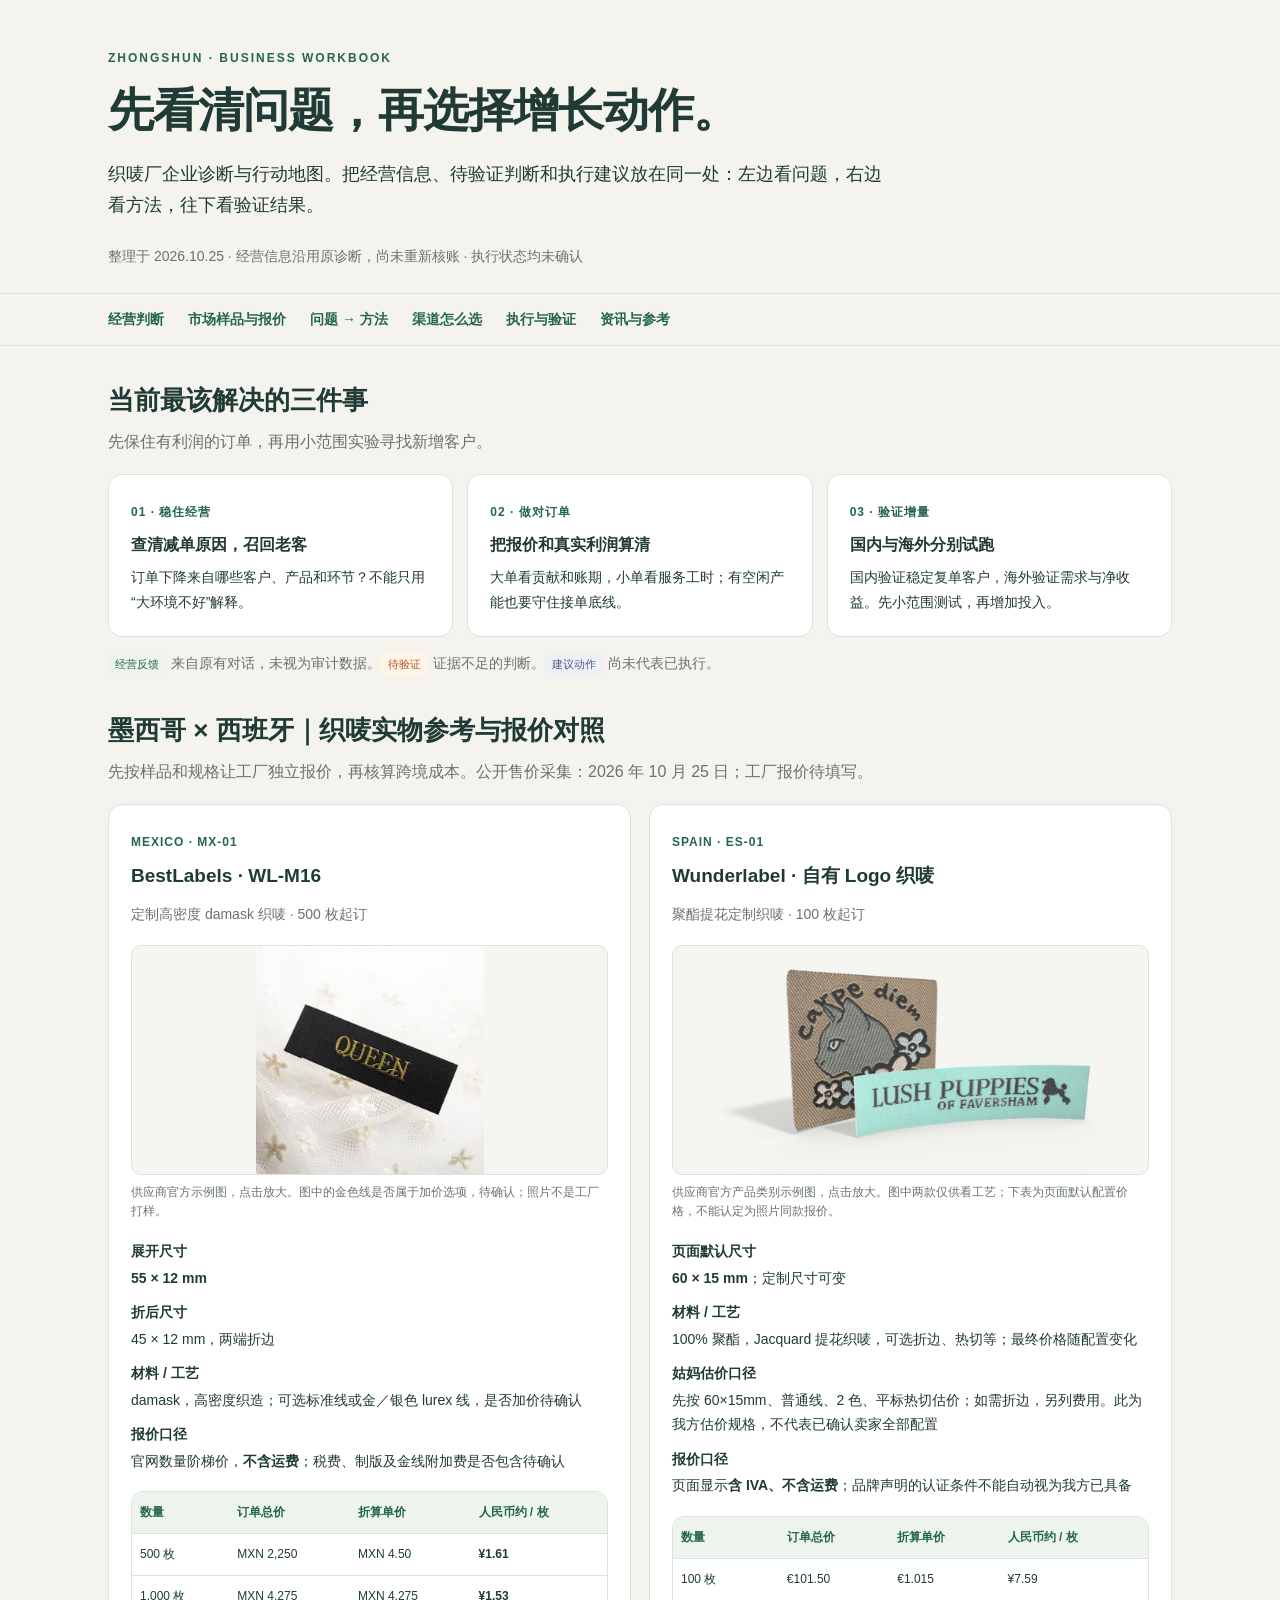
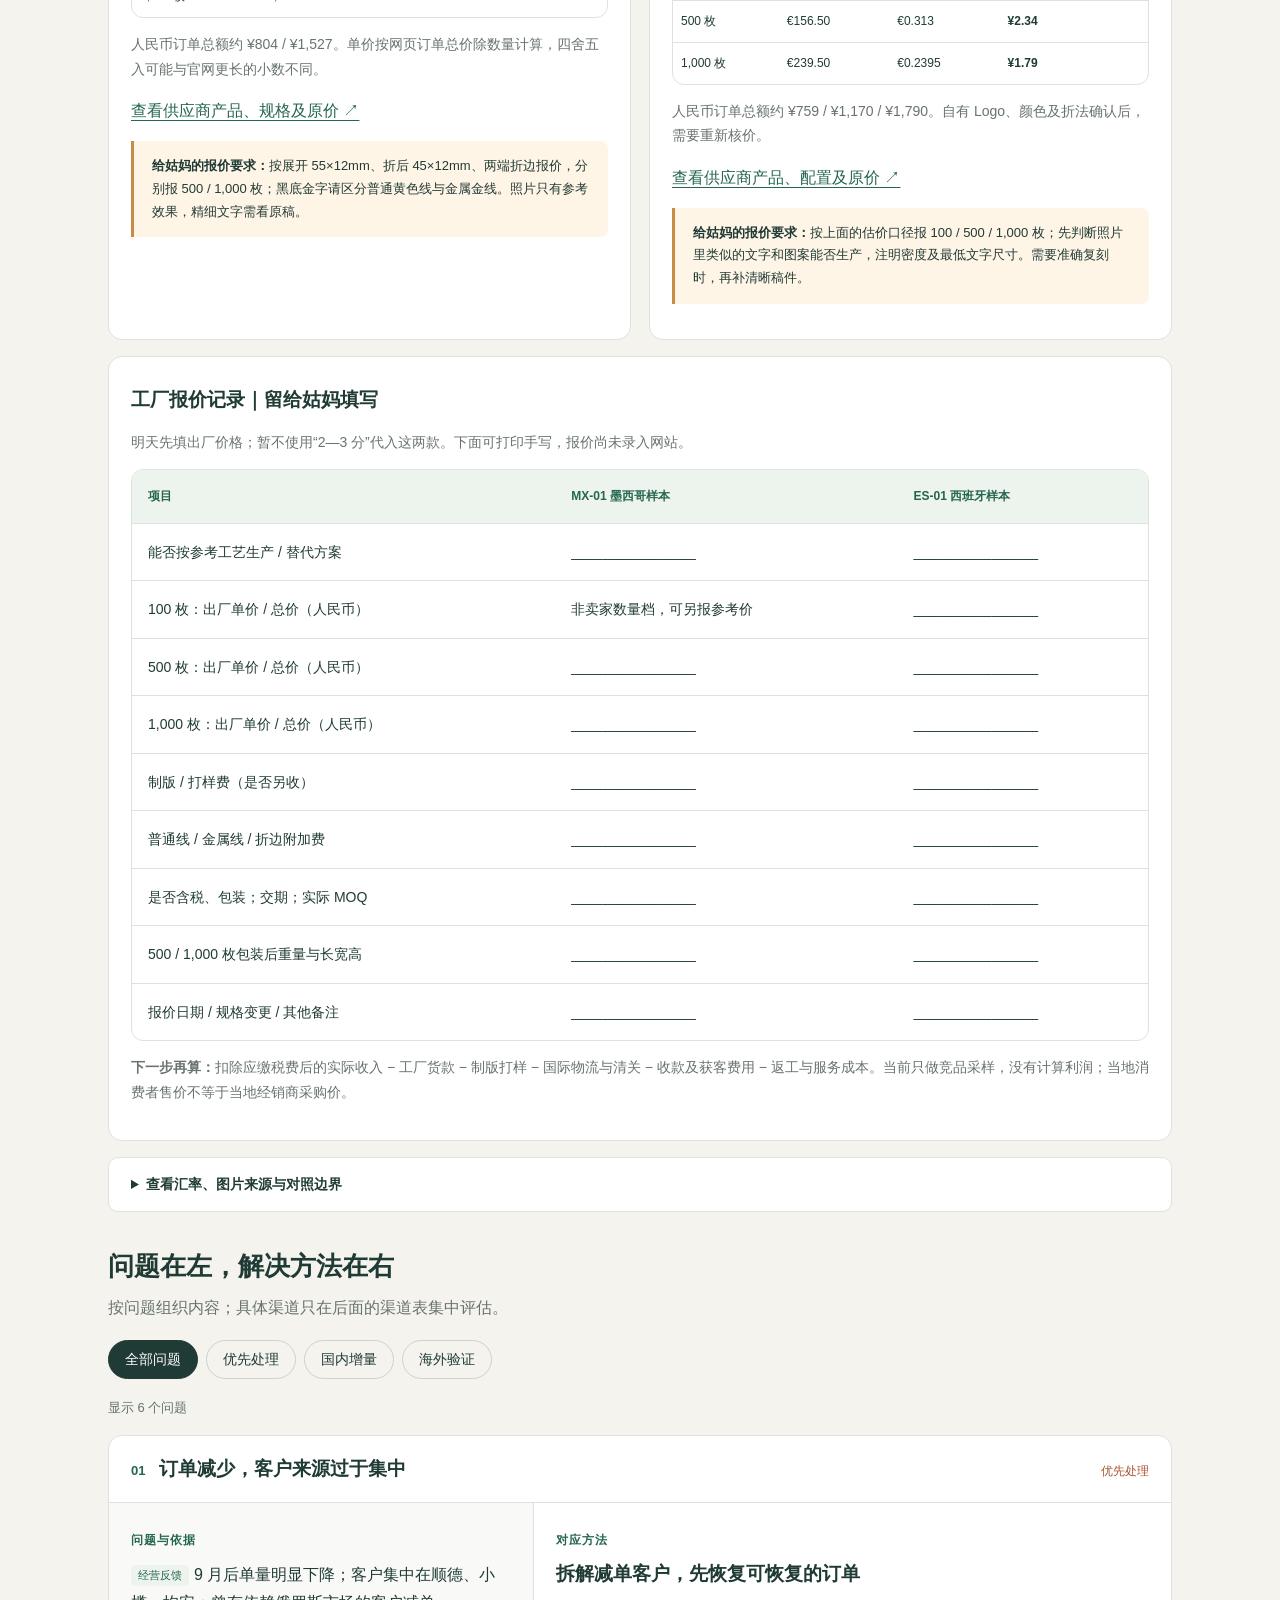
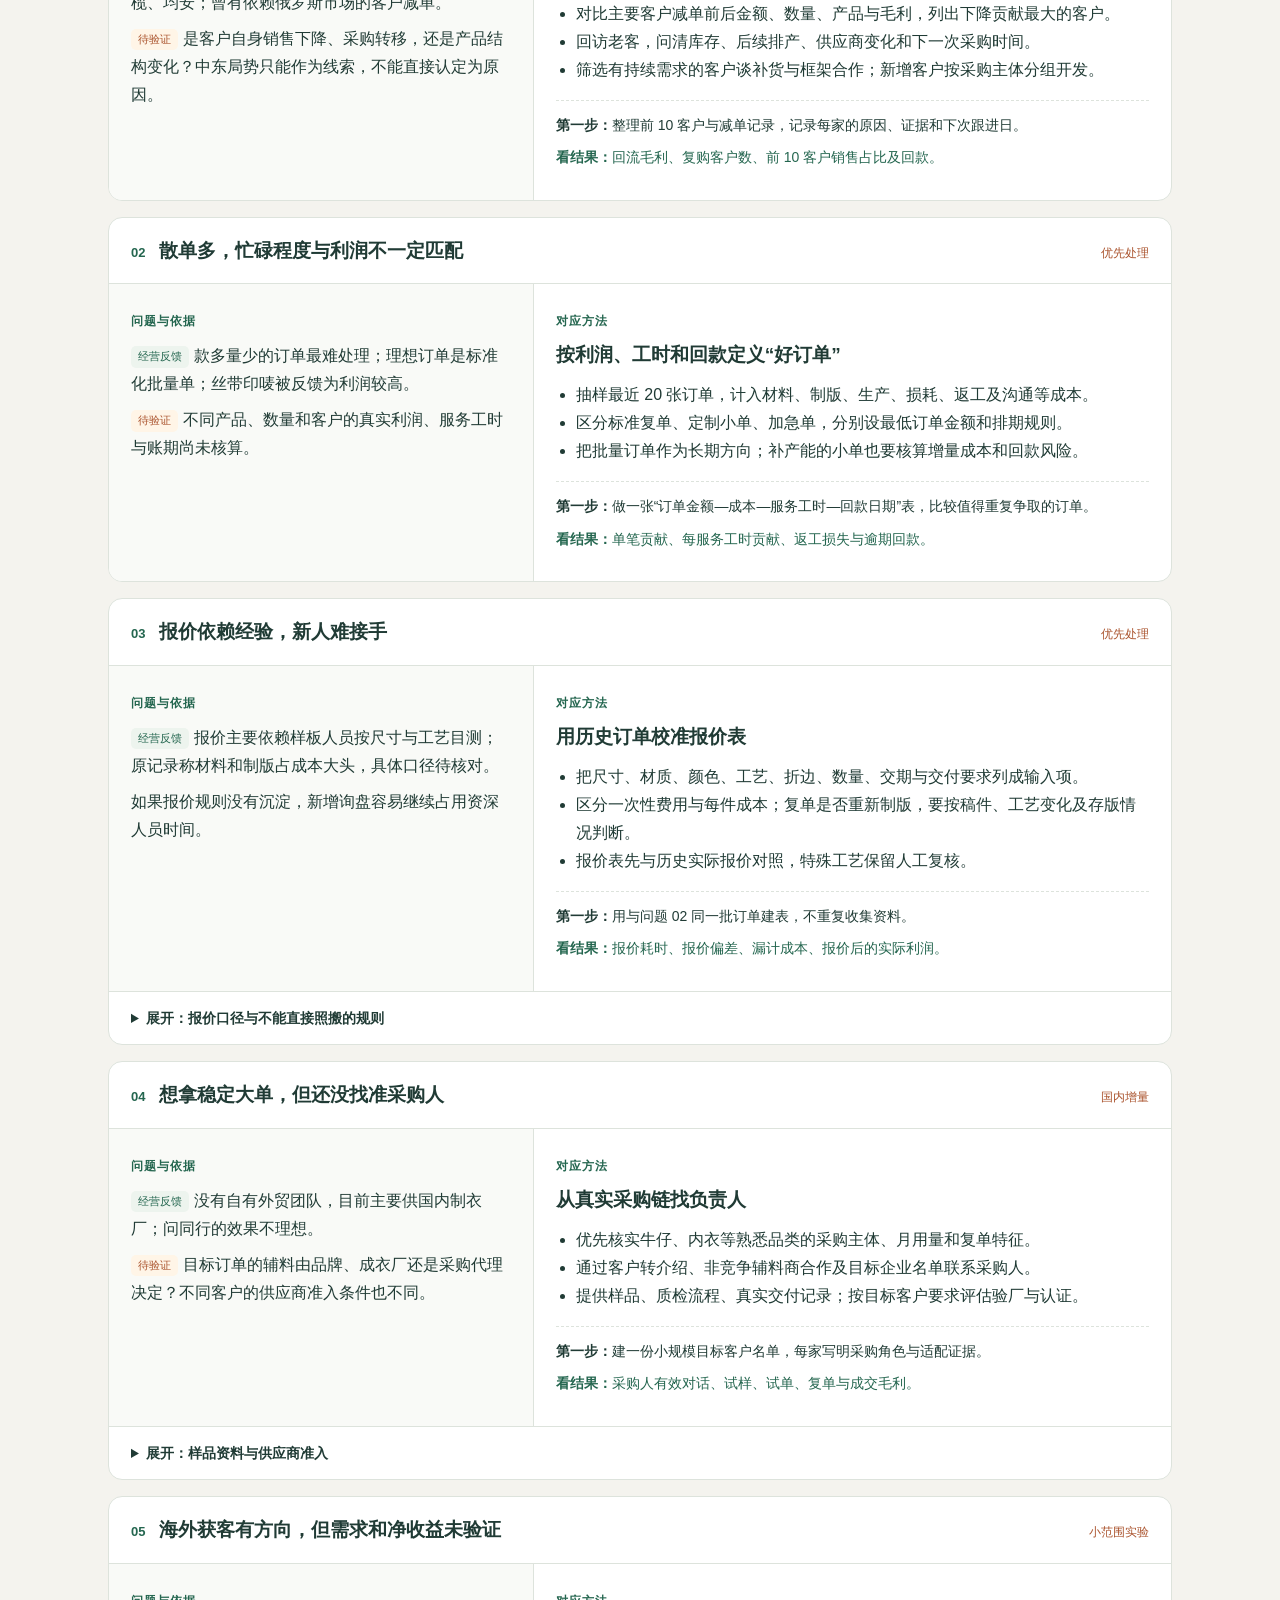
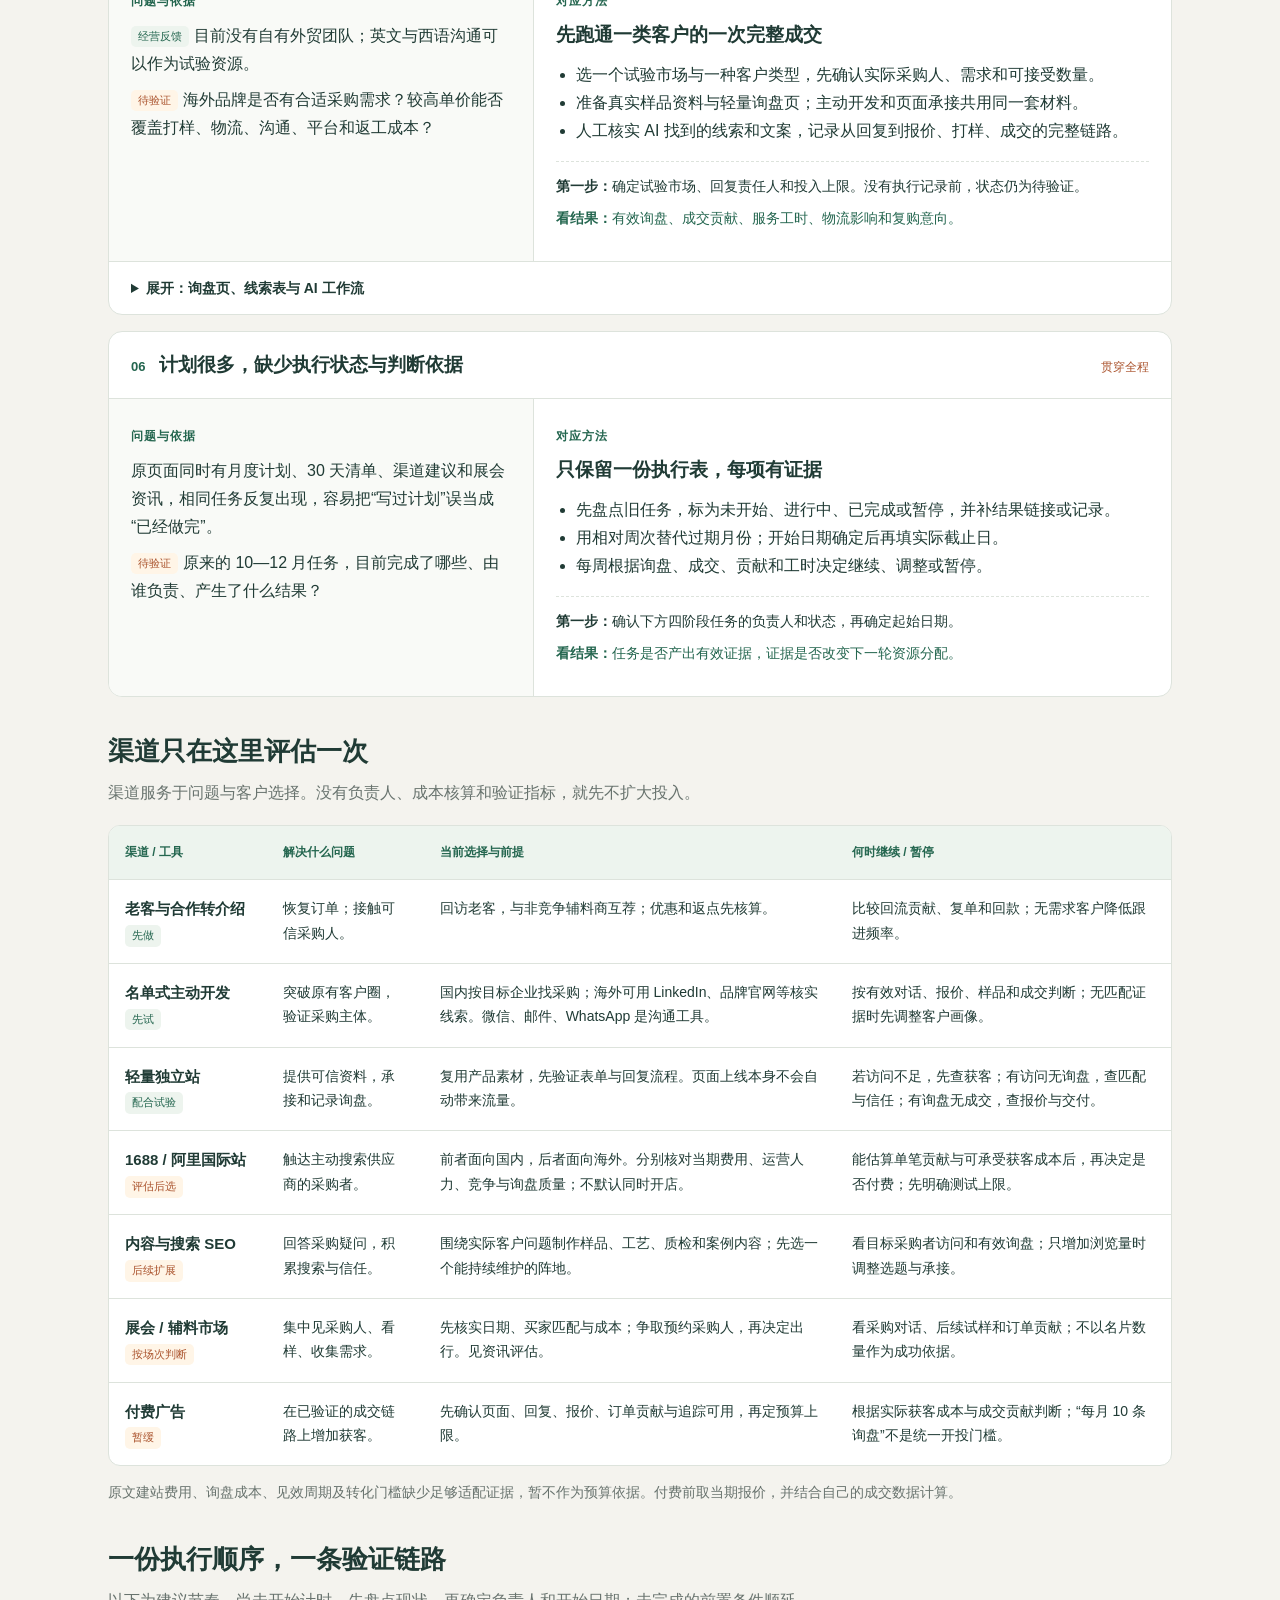
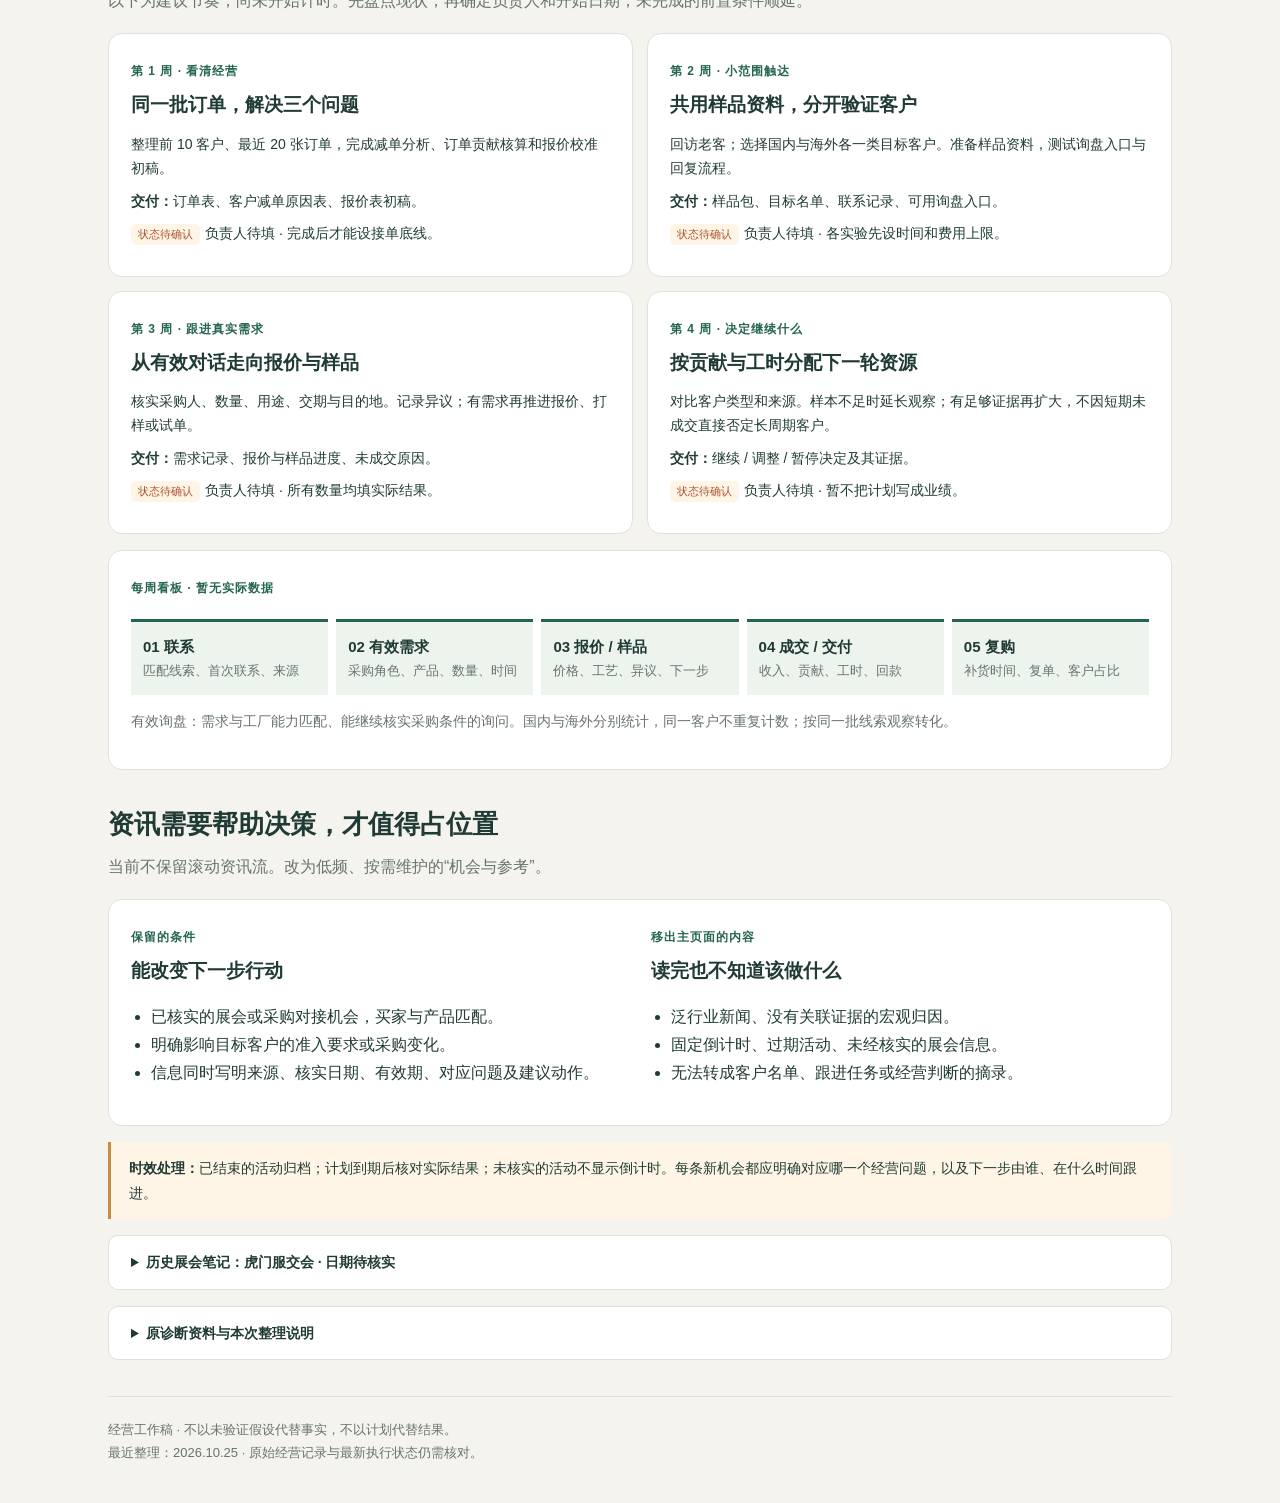
==== commit e95bd4b1: "Add Mexico and Spain woven-label sample photos, price tiers and factory quotation sheet" ====
--- a/index.html
+++ b/index.html
@@ -8,7 +8,7 @@
 *{box-sizing:border-box}html{scroll-behavior:smooth;scroll-padding-top:88px}body{margin:0;background:var(--bg);color:var(--ink);font:16px/1.75 -apple-system,BlinkMacSystemFont,"PingFang SC","Microsoft YaHei",sans-serif}a{color:var(--green);text-underline-offset:4px}button{font:inherit;cursor:pointer}main,.nav-inner{max-width:1120px;margin:auto;padding:0 28px}header{padding:48px 0 25px}.eyebrow{color:var(--green);font-size:12px;letter-spacing:2px;font-weight:700}h1{font-size:clamp(29px,4vw,46px);line-height:1.3;letter-spacing:-1px;margin:12px 0 16px}h2{font-size:26px;line-height:1.4;margin:0 0 10px}h3{font-size:19px;margin:4px 0 10px}h4{font-size:15px;margin:18px 0 6px}.lead{max-width:780px;font-size:18px}.meta,.muted{color:var(--muted);font-size:14px}.meta{margin-top:22px}.nav{position:sticky;top:0;background:rgba(244,243,238,.97);border-top:1px solid var(--line);border-bottom:1px solid var(--line);z-index:5}.nav-inner{display:flex;gap:24px;overflow-x:auto;white-space:nowrap;padding-top:13px;padding-bottom:13px}.nav a{text-decoration:none;font-size:14px;font-weight:650}section{margin:36px 0}.section-head{margin-bottom:18px}.section-head p{margin:6px 0;color:var(--muted)}.summary{display:grid;grid-template-columns:1fr 1fr 1fr;gap:14px}.summary article,.panel{border:1px solid var(--line);border-radius:14px;background:var(--paper);padding:22px}.summary b{display:block;margin:6px 0}.summary p{margin:0;font-size:14px}.label{font-size:12px;font-weight:700;color:var(--green);letter-spacing:1px}.tag{display:inline-block;border-radius:5px;padding:2px 7px;font-size:11px;line-height:1.6;background:var(--pale);color:var(--green);vertical-align:middle;margin-right:5px}.tag.pending{background:var(--cream);color:var(--orange)}.tag.plan{background:#eef0f8;color:#515b84}.filters{display:flex;gap:8px;flex-wrap:wrap;margin:18px 0}.filters button{border:1px solid #cbd4cc;background:transparent;border-radius:24px;padding:6px 16px;font-size:14px;color:var(--ink)}.filters button[aria-pressed=true]{background:var(--ink);color:white;border-color:var(--ink)}.issue{background:var(--paper);border:1px solid var(--line);border-radius:14px;overflow:hidden;margin:16px 0}.issue[hidden]{display:none}.issue-top{padding:16px 22px;border-bottom:1px solid var(--line);display:flex;gap:14px;align-items:baseline}.issue-top h3{margin:0;flex:1}.num{font-size:13px;color:var(--green);font-weight:700}.priority{font-size:12px;color:var(--orange);white-space:nowrap}.pair{display:grid;grid-template-columns:40% 60%}.problem{background:#f9faf7;border-right:1px solid var(--line)}.problem,.solution{padding:22px}.pair p{margin:8px 0}.pair ul{padding-left:20px;margin:8px 0}.next{margin-top:16px!important;padding-top:12px;border-top:1px dashed var(--line);font-size:14px}.measure{font-size:14px;color:var(--green)}details{border-top:1px solid var(--line);padding:14px 22px}summary{cursor:pointer;font-weight:600;font-size:14px}details p,details li{font-size:14px}details ul{padding-left:20px}.table-scroll{overflow-x:auto;border:1px solid var(--line);border-radius:12px;background:white}table{border-collapse:collapse;width:100%;font-size:14px;min-width:680px}th,td{text-align:left;vertical-align:top;border-bottom:1px solid var(--line);padding:16px}th{background:var(--pale);font-size:12px;color:var(--green)}tr:last-child td{border-bottom:0}.channel-name{display:block;font-size:15px;font-weight:700;min-width:126px}.flow{display:grid;grid-template-columns:repeat(5,1fr);gap:8px;margin-top:18px}.stage{border-top:3px solid var(--green);padding:12px;background:var(--pale);font-size:13px}.stage b{display:block;font-size:15px}.stage span{color:var(--muted)}.weeks{display:grid;grid-template-columns:1fr 1fr;gap:14px}.week{background:white;border:1px solid var(--line);padding:22px;border-radius:14px}.week p{font-size:14px;margin:8px 0}.notice{padding:14px 18px;background:var(--cream);border-left:3px solid #c98c47;border-radius:0 8px 8px 0;font-size:14px}.news-eval{display:grid;grid-template-columns:1fr 1fr;gap:22px}.news-eval ul{padding-left:20px}.reference{margin-top:16px;border:1px solid var(--line);border-radius:10px;background:white}.reference details{border:0}.count{font-size:13px;color:var(--muted)}footer{border-top:1px solid var(--line);padding:22px 0 38px;font-size:13px;color:var(--muted)}:focus-visible{outline:3px solid #c98c47;outline-offset:4px}
 @media(max-width:700px){main,.nav-inner{padding-left:18px;padding-right:18px}header{padding-top:30px}.summary,.weeks,.news-eval{grid-template-columns:1fr}.summary article{padding:16px}.pair{grid-template-columns:1fr}.problem{border-right:0;border-bottom:1px solid var(--line)}.problem,.solution{padding:18px}.issue-top{padding:14px 18px;flex-wrap:wrap;gap:8px}.issue-top h3{flex-basis:80%;font-size:18px}.priority{margin-left:26px}.flow{grid-template-columns:1fr}.stage{border-top:0;border-left:3px solid var(--green)}h2{font-size:23px}.lead{font-size:16px}.nav-inner{gap:20px}.panel{padding:18px}}
 @media print{.nav,.filters{display:none}body{background:white;font-size:11pt}main{max-width:none;padding:0}.issue{break-inside:avoid}.issue[hidden]{display:block}details{display:block}.summary,.weeks{gap:10px}a{color:inherit}header{padding:10px 0}section{margin:22px 0}}
-</style></head>
+.sample-grid{display:grid;grid-template-columns:1fr 1fr;gap:18px}.sample-card{background:#fff;border:1px solid var(--line);border-radius:14px;padding:22px;min-width:0}.sample-heading p{font-size:14px;color:var(--muted);margin:0}.sample-card figure{margin:18px 0}.sample-card img{display:block;width:100%;height:230px;object-fit:contain;background:#f5f6f2;border:1px solid var(--line);border-radius:10px}.sample-card figcaption{font-size:12px;color:var(--muted);line-height:1.6;margin-top:8px}.sample-card dl{font-size:14px;margin:18px 0}.sample-card dt{font-weight:700;margin-top:10px}.sample-card dd{margin:2px 0 0}.sample-prices{min-width:380px}.sample-prices th,.sample-prices td{padding:10px 8px;font-size:12px}.quote-sheet td{height:50px}.sample-card .notice{font-size:13px}@media(max-width:850px){.sample-grid{grid-template-columns:1fr}.sample-card{padding:18px}}@media print{.sample-grid{grid-template-columns:1fr}.sample-card{break-inside:avoid}.sample-card img{height:160px}.quote-sheet{min-width:0}.quote-sheet td{height:45px}#market-samples{break-before:page}}</style></head>
 <body>
 <main><header>
 <div class="eyebrow">ZHONGSHUN · BUSINESS WORKBOOK</div>
@@ -16,7 +16,7 @@
 <p class="lead">织唛厂企业诊断与行动地图。把经营信息、待验证判断和执行建议放在同一处：左边看问题，右边看方法，往下看验证结果。</p>
 <div class="meta">整理于 2026.10.25 · 经营信息沿用原诊断，尚未重新核账 · 执行状态均未确认</div>
 </header></main>
-<nav class="nav" aria-label="页面导航"><div class="nav-inner"><a href="#overview">经营判断</a><a href="#issues">问题 → 方法</a><a href="#channels">渠道怎么选</a><a href="#action">执行与验证</a><a href="#reference">资讯与参考</a></div></nav>
+<nav class="nav" aria-label="页面导航"><div class="nav-inner"><a href="#overview">经营判断</a><a href="#market-samples">市场样品与报价</a><a href="#issues">问题 → 方法</a><a href="#channels">渠道怎么选</a><a href="#action">执行与验证</a><a href="#reference">资讯与参考</a></div></nav>
 <main>
 <section id="overview" aria-labelledby="overview-title"><div class="section-head"><h2 id="overview-title">当前最该解决的三件事</h2><p>先保住有利润的订单，再用小范围实验寻找新增客户。</p></div>
 <div class="summary">
@@ -26,6 +26,42 @@
 </div>
 <p class="muted"><span class="tag">经营反馈</span>来自原有对话，未视为审计数据。<span class="tag pending">待验证</span>证据不足的判断。<span class="tag plan">建议动作</span>尚未代表已执行。</p></section>
 
+<section id="market-samples" aria-labelledby="sample-title">
+<div class="section-head"><h2 id="sample-title">墨西哥 × 西班牙｜织唛实物参考与报价对照</h2><p>先按样品和规格让工厂独立报价，再核算跨境成本。公开售价采集：2026 年 10 月 25 日；工厂报价待填写。</p></div>
+<div class="sample-grid">
+<article class="sample-card">
+<div class="sample-heading"><span class="label">MEXICO · MX-01</span><h3>BestLabels · WL-M16</h3><p>定制高密度 damask 织唛 · 500 枚起订</p></div>
+<figure><a href="assets/market-samples/mx-wl-m16.jpg" target="_blank" rel="noopener"><img src="assets/market-samples/mx-wl-m16.jpg" alt="BestLabels WL-M16 官方参考照片：黑底金色 QUEEN 字样的长方形标签" width="300" height="300" loading="lazy"></a><figcaption>供应商官方示例图，点击放大。图中的金色线是否属于加价选项，待确认；照片不是工厂打样。</figcaption></figure>
+<dl><dt>展开尺寸</dt><dd><b>55 × 12 mm</b></dd><dt>折后尺寸</dt><dd>45 × 12 mm，两端折边</dd><dt>材料 / 工艺</dt><dd>damask，高密度织造；可选标准线或金／银色 lurex 线，是否加价待确认</dd><dt>报价口径</dt><dd>官网数量阶梯价，<b>不含运费</b>；税费、制版及金线附加费是否包含待确认</dd></dl>
+<div class="table-scroll"><table class="sample-prices"><thead><tr><th>数量</th><th>订单总价</th><th>折算单价</th><th>人民币约 / 枚</th></tr></thead><tbody><tr><td>500 枚</td><td>MXN 2,250</td><td>MXN 4.50</td><td><b>¥1.61</b></td></tr><tr><td>1,000 枚</td><td>MXN 4,275</td><td>MXN 4.275</td><td><b>¥1.53</b></td></tr></tbody></table></div>
+<p class="muted">人民币订单总额约 ¥804 / ¥1,527。单价按网页订单总价除数量计算，四舍五入可能与官网更长的小数不同。</p>
+<p><a href="https://www.bestlabels.mx/productos/etiquetas-textiles-bordadas/etiqueta-textil-tejida-model-wl-m16.html" target="_blank" rel="noopener">查看供应商产品、规格及原价 ↗</a></p>
+<p class="notice"><b>给姑妈的报价要求：</b>按展开 55×12mm、折后 45×12mm、两端折边报价，分别报 500 / 1,000 枚；黑底金字请区分普通黄色线与金属金线。照片只有参考效果，精细文字需看原稿。</p>
+</article>
+<article class="sample-card">
+<div class="sample-heading"><span class="label">SPAIN · ES-01</span><h3>Wunderlabel · 自有 Logo 织唛</h3><p>聚酯提花定制织唛 · 100 枚起订</p></div>
+<figure><a href="assets/market-samples/es-wunderlabel.png" target="_blank" rel="noopener"><img src="assets/market-samples/es-wunderlabel.png" alt="Wunderlabel 官方产品示例照片：米色图案织唛和浅绿色文字织唛" width="1000" height="600" loading="lazy"></a><figcaption>供应商官方产品类别示例图，点击放大。图中两款仅供看工艺；下表为页面默认配置价格，不能认定为照片同款报价。</figcaption></figure>
+<dl><dt>页面默认尺寸</dt><dd><b>60 × 15 mm</b>；定制尺寸可变</dd><dt>材料 / 工艺</dt><dd>100% 聚酯，Jacquard 提花织唛，可选折边、热切等；最终价格随配置变化</dd><dt>姑妈估价口径</dt><dd>先按 60×15mm、普通线、2 色、平标热切估价；如需折边，另列费用。此为我方估价规格，不代表已确认卖家全部配置</dd><dt>报价口径</dt><dd>页面显示<b>含 IVA、不含运费</b>；品牌声明的认证条件不能自动视为我方已具备</dd></dl>
+<div class="table-scroll"><table class="sample-prices"><thead><tr><th>数量</th><th>订单总价</th><th>折算单价</th><th>人民币约 / 枚</th></tr></thead><tbody><tr><td>100 枚</td><td>€101.50</td><td>€1.015</td><td>¥7.59</td></tr><tr><td>500 枚</td><td>€156.50</td><td>€0.313</td><td><b>¥2.34</b></td></tr><tr><td>1,000 枚</td><td>€239.50</td><td>€0.2395</td><td><b>¥1.79</b></td></tr></tbody></table></div>
+<p class="muted">人民币订单总额约 ¥759 / ¥1,170 / ¥1,790。自有 Logo、颜色及折法确认后，需要重新核价。</p>
+<p><a href="https://wunderlabel.es/etiquetas-tejidas/a-medida/" target="_blank" rel="noopener">查看供应商产品、配置及原价 ↗</a></p>
+<p class="notice"><b>给姑妈的报价要求：</b>按上面的估价口径报 100 / 500 / 1,000 枚；先判断照片里类似的文字和图案能否生产，注明密度及最低文字尺寸。需要准确复刻时，再补清晰稿件。</p>
+</article></div>
+<div class="panel" style="margin-top:16px"><h3>工厂报价记录｜留给姑妈填写</h3><p class="muted">明天先填出厂价格；暂不使用“2—3 分”代入这两款。下面可打印手写，报价尚未录入网站。</p>
+<div class="table-scroll"><table class="quote-sheet"><thead><tr><th>项目</th><th>MX-01 墨西哥样本</th><th>ES-01 西班牙样本</th></tr></thead><tbody>
+<tr><td>能否按参考工艺生产 / 替代方案</td><td>________________</td><td>________________</td></tr>
+<tr><td>100 枚：出厂单价 / 总价（人民币）</td><td>非卖家数量档，可另报参考价</td><td>________________</td></tr>
+<tr><td>500 枚：出厂单价 / 总价（人民币）</td><td>________________</td><td>________________</td></tr>
+<tr><td>1,000 枚：出厂单价 / 总价（人民币）</td><td>________________</td><td>________________</td></tr>
+<tr><td>制版 / 打样费（是否另收）</td><td>________________</td><td>________________</td></tr>
+<tr><td>普通线 / 金属线 / 折边附加费</td><td>________________</td><td>________________</td></tr>
+<tr><td>是否含税、包装；交期；实际 MOQ</td><td>________________</td><td>________________</td></tr>
+<tr><td>500 / 1,000 枚包装后重量与长宽高</td><td>________________</td><td>________________</td></tr>
+<tr><td>报价日期 / 规格变更 / 其他备注</td><td>________________</td><td>________________</td></tr>
+</tbody></table></div>
+<p class="muted"><b>下一步再算：</b>扣除应缴税费后的实际收入 − 工厂货款 − 制版打样 − 国际物流与清关 − 收款及获客费用 − 返工与服务成本。当前只做竞品采样，没有计算利润；当地消费者售价不等于当地经销商采购价。</p></div>
+<details class="reference"><summary>查看汇率、图片来源与对照边界</summary><p>换算沿用本次查询的 Wise 页面中间价：1 MXN ≈ ¥0.3573；1 EUR ≈ ¥7.473。仅用于阅读，不是未来结算汇率。<a href="https://wise.com/us/currency-converter/mxn-to-cny-rate">MXN 来源</a> · <a href="https://wise.com/zh-cn/currency-converter/eur-to-cny-rate">EUR 来源</a>。</p><p>墨西哥图片来自 BestLabels WL-M16 官方图片，西班牙图片来自 Wunderlabel 自有 Logo 织唛类别示例。均为供应商参考图，权利归原供应商；没有生成或替换成我方产品图。</p><p><a href="https://www.bestlabels.mx/assets/components/phpthumbof/cache/woven-label-M16-org-b.dccb51547430543c506a448473ecf682.jpg">墨西哥原图</a> · <a href="https://wunderlabel.es/assets/images/configurator/products/level-2/clothing-labels/woven-labels-with-your-logo.png">西班牙原图</a>。两款尺寸、设计与费用口径不同，只用于分别对照工厂报价，不用于宣布哪个国家利润更高；尚未验证任何国家市场规模排名或物流优劣。</p></details>
+</section>
 <section id="issues" aria-labelledby="issues-title"><div class="section-head"><h2 id="issues-title">问题在左，解决方法在右</h2><p>按问题组织内容；具体渠道只在后面的渠道表集中评估。</p></div>
 <div class="filters" role="group" aria-label="筛选问题"><button type="button" data-filter="all" aria-pressed="true">全部问题</button><button type="button" data-filter="now" aria-pressed="false">优先处理</button><button type="button" data-filter="domestic" aria-pressed="false">国内增量</button><button type="button" data-filter="overseas" aria-pressed="false">海外验证</button></div>
 <p class="count" id="filter-count" aria-live="polite">显示 6 个问题</p>
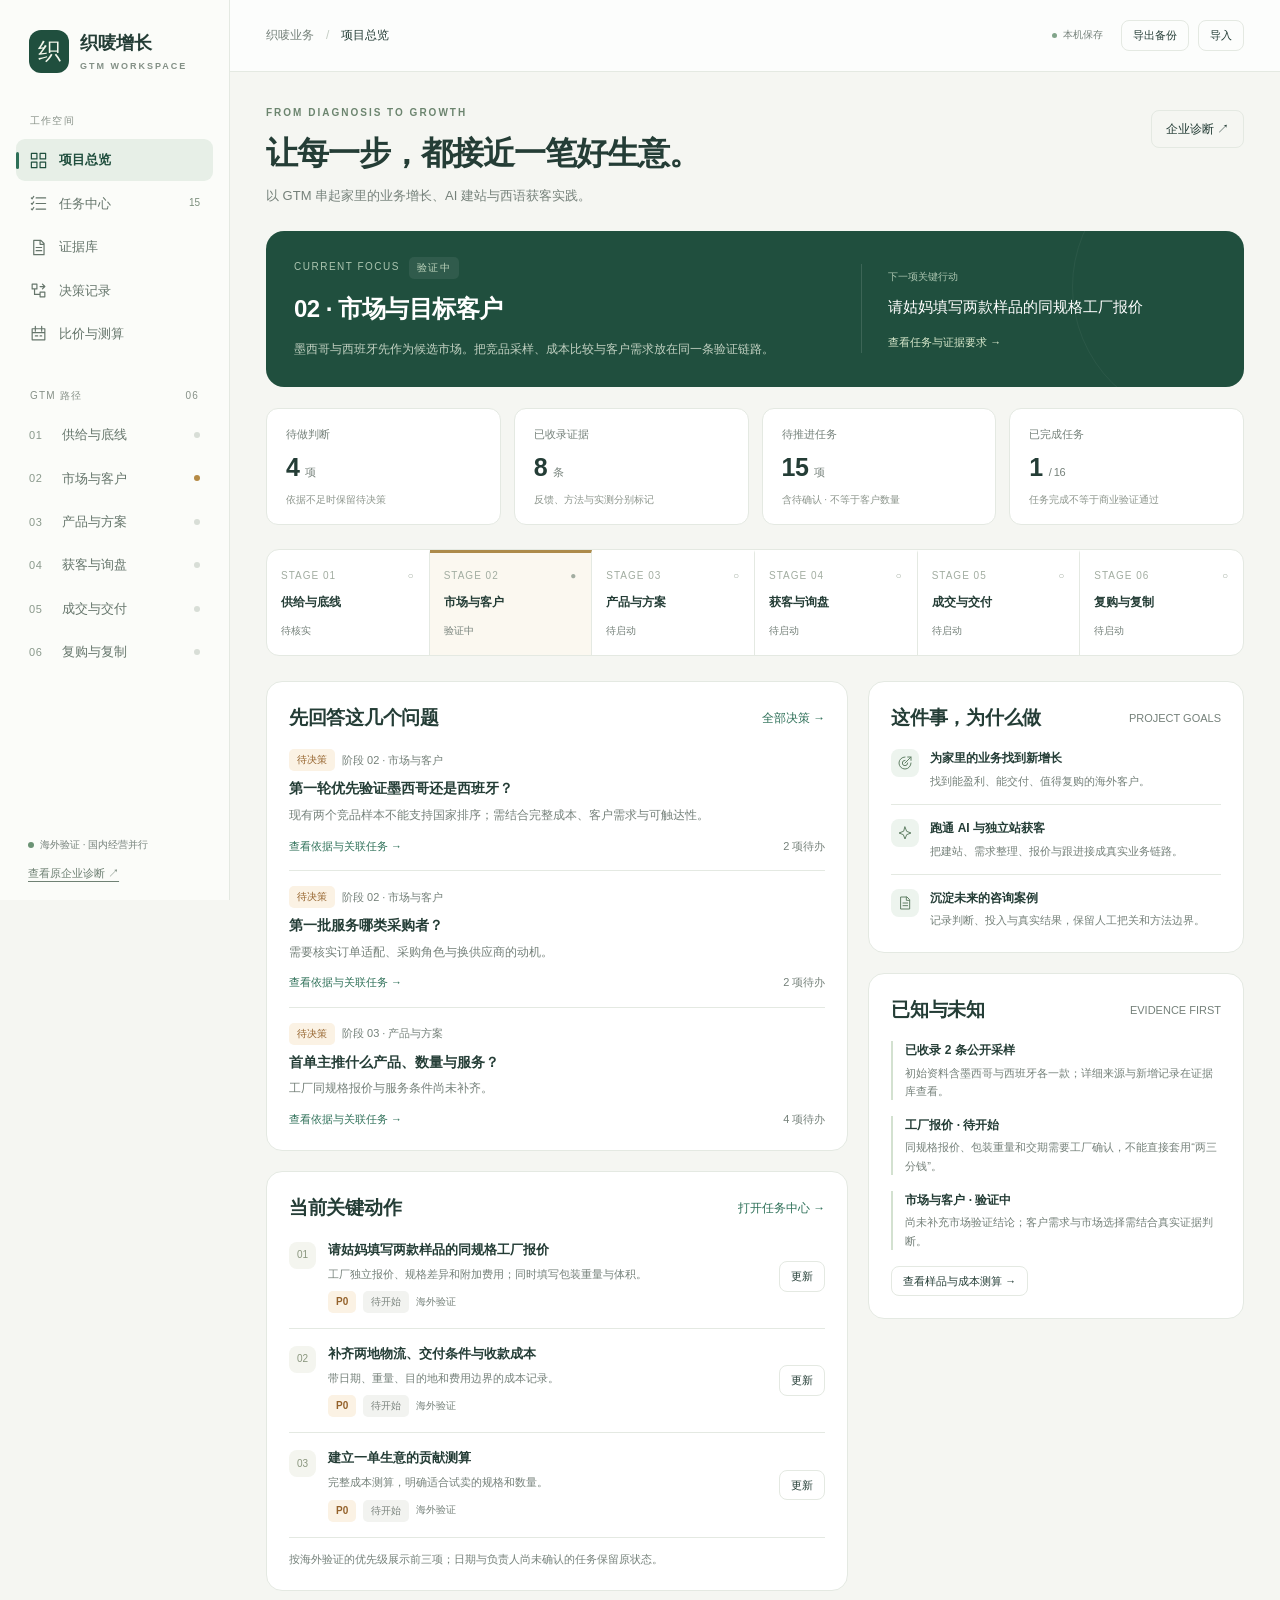
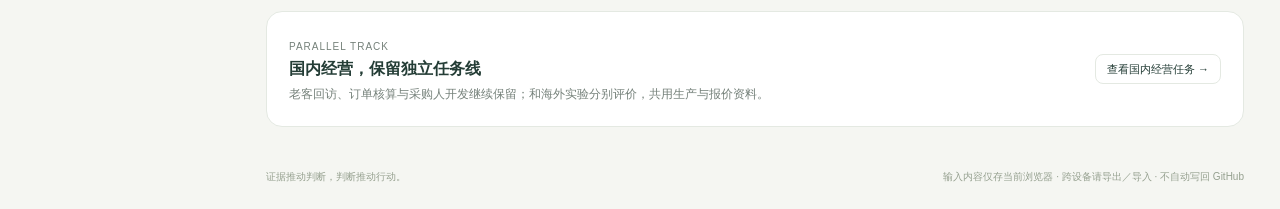
==== commit 0a60c611: "Build GTM cockpit with six stages, linked tasks, evidence, decisions and unit economics" ====
--- a/index.html
+++ b/index.html
@@ -2,130 +2,27 @@
 <html lang="zh-CN">
 <head>
 <meta charset="utf-8"><meta name="viewport" content="width=device-width,initial-scale=1">
-<title>织唛厂｜从经营问题到增长行动</title>
-<style>
-:root{--bg:#f4f3ee;--paper:#fff;--ink:#203b35;--muted:#68736e;--line:#dde3dc;--green:#24664f;--pale:#edf4ee;--orange:#aa532d;--cream:#fff5e7}
-*{box-sizing:border-box}html{scroll-behavior:smooth;scroll-padding-top:88px}body{margin:0;background:var(--bg);color:var(--ink);font:16px/1.75 -apple-system,BlinkMacSystemFont,"PingFang SC","Microsoft YaHei",sans-serif}a{color:var(--green);text-underline-offset:4px}button{font:inherit;cursor:pointer}main,.nav-inner{max-width:1120px;margin:auto;padding:0 28px}header{padding:48px 0 25px}.eyebrow{color:var(--green);font-size:12px;letter-spacing:2px;font-weight:700}h1{font-size:clamp(29px,4vw,46px);line-height:1.3;letter-spacing:-1px;margin:12px 0 16px}h2{font-size:26px;line-height:1.4;margin:0 0 10px}h3{font-size:19px;margin:4px 0 10px}h4{font-size:15px;margin:18px 0 6px}.lead{max-width:780px;font-size:18px}.meta,.muted{color:var(--muted);font-size:14px}.meta{margin-top:22px}.nav{position:sticky;top:0;background:rgba(244,243,238,.97);border-top:1px solid var(--line);border-bottom:1px solid var(--line);z-index:5}.nav-inner{display:flex;gap:24px;overflow-x:auto;white-space:nowrap;padding-top:13px;padding-bottom:13px}.nav a{text-decoration:none;font-size:14px;font-weight:650}section{margin:36px 0}.section-head{margin-bottom:18px}.section-head p{margin:6px 0;color:var(--muted)}.summary{display:grid;grid-template-columns:1fr 1fr 1fr;gap:14px}.summary article,.panel{border:1px solid var(--line);border-radius:14px;background:var(--paper);padding:22px}.summary b{display:block;margin:6px 0}.summary p{margin:0;font-size:14px}.label{font-size:12px;font-weight:700;color:var(--green);letter-spacing:1px}.tag{display:inline-block;border-radius:5px;padding:2px 7px;font-size:11px;line-height:1.6;background:var(--pale);color:var(--green);vertical-align:middle;margin-right:5px}.tag.pending{background:var(--cream);color:var(--orange)}.tag.plan{background:#eef0f8;color:#515b84}.filters{display:flex;gap:8px;flex-wrap:wrap;margin:18px 0}.filters button{border:1px solid #cbd4cc;background:transparent;border-radius:24px;padding:6px 16px;font-size:14px;color:var(--ink)}.filters button[aria-pressed=true]{background:var(--ink);color:white;border-color:var(--ink)}.issue{background:var(--paper);border:1px solid var(--line);border-radius:14px;overflow:hidden;margin:16px 0}.issue[hidden]{display:none}.issue-top{padding:16px 22px;border-bottom:1px solid var(--line);display:flex;gap:14px;align-items:baseline}.issue-top h3{margin:0;flex:1}.num{font-size:13px;color:var(--green);font-weight:700}.priority{font-size:12px;color:var(--orange);white-space:nowrap}.pair{display:grid;grid-template-columns:40% 60%}.problem{background:#f9faf7;border-right:1px solid var(--line)}.problem,.solution{padding:22px}.pair p{margin:8px 0}.pair ul{padding-left:20px;margin:8px 0}.next{margin-top:16px!important;padding-top:12px;border-top:1px dashed var(--line);font-size:14px}.measure{font-size:14px;color:var(--green)}details{border-top:1px solid var(--line);padding:14px 22px}summary{cursor:pointer;font-weight:600;font-size:14px}details p,details li{font-size:14px}details ul{padding-left:20px}.table-scroll{overflow-x:auto;border:1px solid var(--line);border-radius:12px;background:white}table{border-collapse:collapse;width:100%;font-size:14px;min-width:680px}th,td{text-align:left;vertical-align:top;border-bottom:1px solid var(--line);padding:16px}th{background:var(--pale);font-size:12px;color:var(--green)}tr:last-child td{border-bottom:0}.channel-name{display:block;font-size:15px;font-weight:700;min-width:126px}.flow{display:grid;grid-template-columns:repeat(5,1fr);gap:8px;margin-top:18px}.stage{border-top:3px solid var(--green);padding:12px;background:var(--pale);font-size:13px}.stage b{display:block;font-size:15px}.stage span{color:var(--muted)}.weeks{display:grid;grid-template-columns:1fr 1fr;gap:14px}.week{background:white;border:1px solid var(--line);padding:22px;border-radius:14px}.week p{font-size:14px;margin:8px 0}.notice{padding:14px 18px;background:var(--cream);border-left:3px solid #c98c47;border-radius:0 8px 8px 0;font-size:14px}.news-eval{display:grid;grid-template-columns:1fr 1fr;gap:22px}.news-eval ul{padding-left:20px}.reference{margin-top:16px;border:1px solid var(--line);border-radius:10px;background:white}.reference details{border:0}.count{font-size:13px;color:var(--muted)}footer{border-top:1px solid var(--line);padding:22px 0 38px;font-size:13px;color:var(--muted)}:focus-visible{outline:3px solid #c98c47;outline-offset:4px}
-@media(max-width:700px){main,.nav-inner{padding-left:18px;padding-right:18px}header{padding-top:30px}.summary,.weeks,.news-eval{grid-template-columns:1fr}.summary article{padding:16px}.pair{grid-template-columns:1fr}.problem{border-right:0;border-bottom:1px solid var(--line)}.problem,.solution{padding:18px}.issue-top{padding:14px 18px;flex-wrap:wrap;gap:8px}.issue-top h3{flex-basis:80%;font-size:18px}.priority{margin-left:26px}.flow{grid-template-columns:1fr}.stage{border-top:0;border-left:3px solid var(--green)}h2{font-size:23px}.lead{font-size:16px}.nav-inner{gap:20px}.panel{padding:18px}}
-@media print{.nav,.filters{display:none}body{background:white;font-size:11pt}main{max-width:none;padding:0}.issue{break-inside:avoid}.issue[hidden]{display:block}details{display:block}.summary,.weeks{gap:10px}a{color:inherit}header{padding:10px 0}section{margin:22px 0}}
-.sample-grid{display:grid;grid-template-columns:1fr 1fr;gap:18px}.sample-card{background:#fff;border:1px solid var(--line);border-radius:14px;padding:22px;min-width:0}.sample-heading p{font-size:14px;color:var(--muted);margin:0}.sample-card figure{margin:18px 0}.sample-card img{display:block;width:100%;height:230px;object-fit:contain;background:#f5f6f2;border:1px solid var(--line);border-radius:10px}.sample-card figcaption{font-size:12px;color:var(--muted);line-height:1.6;margin-top:8px}.sample-card dl{font-size:14px;margin:18px 0}.sample-card dt{font-weight:700;margin-top:10px}.sample-card dd{margin:2px 0 0}.sample-prices{min-width:380px}.sample-prices th,.sample-prices td{padding:10px 8px;font-size:12px}.quote-sheet td{height:50px}.sample-card .notice{font-size:13px}@media(max-width:850px){.sample-grid{grid-template-columns:1fr}.sample-card{padding:18px}}@media print{.sample-grid{grid-template-columns:1fr}.sample-card{break-inside:avoid}.sample-card img{height:160px}.quote-sheet{min-width:0}.quote-sheet td{height:45px}#market-samples{break-before:page}}</style></head>
+<meta name="description" content="织唛业务 GTM 驾驶舱：连接经营诊断、市场证据、关键任务与增长决策。">
+<title>织唛 · GTM 驾驶舱</title>
+<link rel="stylesheet" href="cockpit.css">
+<script defer src="cockpit-data.js"></script><script defer src="cockpit.js"></script>
+</head>
 <body>
-<main><header>
-<div class="eyebrow">ZHONGSHUN · BUSINESS WORKBOOK</div>
-<h1>先看清问题，再选择增长动作。</h1>
-<p class="lead">织唛厂企业诊断与行动地图。把经营信息、待验证判断和执行建议放在同一处：左边看问题，右边看方法，往下看验证结果。</p>
-<div class="meta">整理于 2026.10.25 · 经营信息沿用原诊断，尚未重新核账 · 执行状态均未确认</div>
-</header></main>
-<nav class="nav" aria-label="页面导航"><div class="nav-inner"><a href="#overview">经营判断</a><a href="#market-samples">市场样品与报价</a><a href="#issues">问题 → 方法</a><a href="#channels">渠道怎么选</a><a href="#action">执行与验证</a><a href="#reference">资讯与参考</a></div></nav>
-<main>
-<section id="overview" aria-labelledby="overview-title"><div class="section-head"><h2 id="overview-title">当前最该解决的三件事</h2><p>先保住有利润的订单，再用小范围实验寻找新增客户。</p></div>
-<div class="summary">
-<article><span class="label">01 · 稳住经营</span><b>查清减单原因，召回老客</b><p>订单下降来自哪些客户、产品和环节？不能只用“大环境不好”解释。</p></article>
-<article><span class="label">02 · 做对订单</span><b>把报价和真实利润算清</b><p>大单看贡献和账期，小单看服务工时；有空闲产能也要守住接单底线。</p></article>
-<article><span class="label">03 · 验证增量</span><b>国内与海外分别试跑</b><p>国内验证稳定复单客户，海外验证需求与净收益。先小范围测试，再增加投入。</p></article>
+<a class="skip" href="#main">跳到主要内容</a>
+<aside class="sidebar" aria-label="主要导航">
+ <a class="brand" href="#overview"><span class="brand-mark">织</span><span>织唛增长<span class="brand-sub">GTM WORKSPACE</span></span></a>
+ <div class="side-label">工作空间</div>
+ <nav id="workspace-nav"></nav>
+ <div class="side-label stage-nav-label">GTM 路径 <span>06</span></div>
+ <nav id="stage-nav" aria-label="GTM 阶段"></nav>
+ <div class="side-bottom"><span class="live-dot"></span>海外验证 · 国内经营并行<a href="diagnosis.html" target="_blank" rel="noopener">查看原企业诊断 ↗</a></div>
+</aside>
+<div class="workspace">
+ <header class="topbar"><div class="breadcrumb"><span>织唛业务</span><span class="slash">/</span><strong id="page-label">项目总览</strong></div><div class="top-actions"><span id="save-indicator" class="save-state">本机保存</span><button class="button quiet small" id="backup-button">导出备份</button><button class="button quiet small" id="import-button">导入</button><input type="file" id="import-file" accept="application/json,.json" hidden></div></header>
+ <main id="main" tabindex="-1"></main>
+ <footer class="workspace-footer"><span>证据推动判断，判断推动行动。</span><span>输入内容仅存当前浏览器 · 跨设备请导出／导入 · 不自动写回 GitHub</span></footer>
 </div>
-<p class="muted"><span class="tag">经营反馈</span>来自原有对话，未视为审计数据。<span class="tag pending">待验证</span>证据不足的判断。<span class="tag plan">建议动作</span>尚未代表已执行。</p></section>
-
-<section id="market-samples" aria-labelledby="sample-title">
-<div class="section-head"><h2 id="sample-title">墨西哥 × 西班牙｜织唛实物参考与报价对照</h2><p>先按样品和规格让工厂独立报价，再核算跨境成本。公开售价采集：2026 年 10 月 25 日；工厂报价待填写。</p></div>
-<div class="sample-grid">
-<article class="sample-card">
-<div class="sample-heading"><span class="label">MEXICO · MX-01</span><h3>BestLabels · WL-M16</h3><p>定制高密度 damask 织唛 · 500 枚起订</p></div>
-<figure><a href="assets/market-samples/mx-wl-m16.jpg" target="_blank" rel="noopener"><img src="assets/market-samples/mx-wl-m16.jpg" alt="BestLabels WL-M16 官方参考照片：黑底金色 QUEEN 字样的长方形标签" width="300" height="300" loading="lazy"></a><figcaption>供应商官方示例图，点击放大。图中的金色线是否属于加价选项，待确认；照片不是工厂打样。</figcaption></figure>
-<dl><dt>展开尺寸</dt><dd><b>55 × 12 mm</b></dd><dt>折后尺寸</dt><dd>45 × 12 mm，两端折边</dd><dt>材料 / 工艺</dt><dd>damask，高密度织造；可选标准线或金／银色 lurex 线，是否加价待确认</dd><dt>报价口径</dt><dd>官网数量阶梯价，<b>不含运费</b>；税费、制版及金线附加费是否包含待确认</dd></dl>
-<div class="table-scroll"><table class="sample-prices"><thead><tr><th>数量</th><th>订单总价</th><th>折算单价</th><th>人民币约 / 枚</th></tr></thead><tbody><tr><td>500 枚</td><td>MXN 2,250</td><td>MXN 4.50</td><td><b>¥1.61</b></td></tr><tr><td>1,000 枚</td><td>MXN 4,275</td><td>MXN 4.275</td><td><b>¥1.53</b></td></tr></tbody></table></div>
-<p class="muted">人民币订单总额约 ¥804 / ¥1,527。单价按网页订单总价除数量计算，四舍五入可能与官网更长的小数不同。</p>
-<p><a href="https://www.bestlabels.mx/productos/etiquetas-textiles-bordadas/etiqueta-textil-tejida-model-wl-m16.html" target="_blank" rel="noopener">查看供应商产品、规格及原价 ↗</a></p>
-<p class="notice"><b>给姑妈的报价要求：</b>按展开 55×12mm、折后 45×12mm、两端折边报价，分别报 500 / 1,000 枚；黑底金字请区分普通黄色线与金属金线。照片只有参考效果，精细文字需看原稿。</p>
-</article>
-<article class="sample-card">
-<div class="sample-heading"><span class="label">SPAIN · ES-01</span><h3>Wunderlabel · 自有 Logo 织唛</h3><p>聚酯提花定制织唛 · 100 枚起订</p></div>
-<figure><a href="assets/market-samples/es-wunderlabel.png" target="_blank" rel="noopener"><img src="assets/market-samples/es-wunderlabel.png" alt="Wunderlabel 官方产品示例照片：米色图案织唛和浅绿色文字织唛" width="1000" height="600" loading="lazy"></a><figcaption>供应商官方产品类别示例图，点击放大。图中两款仅供看工艺；下表为页面默认配置价格，不能认定为照片同款报价。</figcaption></figure>
-<dl><dt>页面默认尺寸</dt><dd><b>60 × 15 mm</b>；定制尺寸可变</dd><dt>材料 / 工艺</dt><dd>100% 聚酯，Jacquard 提花织唛，可选折边、热切等；最终价格随配置变化</dd><dt>姑妈估价口径</dt><dd>先按 60×15mm、普通线、2 色、平标热切估价；如需折边，另列费用。此为我方估价规格，不代表已确认卖家全部配置</dd><dt>报价口径</dt><dd>页面显示<b>含 IVA、不含运费</b>；品牌声明的认证条件不能自动视为我方已具备</dd></dl>
-<div class="table-scroll"><table class="sample-prices"><thead><tr><th>数量</th><th>订单总价</th><th>折算单价</th><th>人民币约 / 枚</th></tr></thead><tbody><tr><td>100 枚</td><td>€101.50</td><td>€1.015</td><td>¥7.59</td></tr><tr><td>500 枚</td><td>€156.50</td><td>€0.313</td><td><b>¥2.34</b></td></tr><tr><td>1,000 枚</td><td>€239.50</td><td>€0.2395</td><td><b>¥1.79</b></td></tr></tbody></table></div>
-<p class="muted">人民币订单总额约 ¥759 / ¥1,170 / ¥1,790。自有 Logo、颜色及折法确认后，需要重新核价。</p>
-<p><a href="https://wunderlabel.es/etiquetas-tejidas/a-medida/" target="_blank" rel="noopener">查看供应商产品、配置及原价 ↗</a></p>
-<p class="notice"><b>给姑妈的报价要求：</b>按上面的估价口径报 100 / 500 / 1,000 枚；先判断照片里类似的文字和图案能否生产，注明密度及最低文字尺寸。需要准确复刻时，再补清晰稿件。</p>
-</article></div>
-<div class="panel" style="margin-top:16px"><h3>工厂报价记录｜留给姑妈填写</h3><p class="muted">明天先填出厂价格；暂不使用“2—3 分”代入这两款。下面可打印手写，报价尚未录入网站。</p>
-<div class="table-scroll"><table class="quote-sheet"><thead><tr><th>项目</th><th>MX-01 墨西哥样本</th><th>ES-01 西班牙样本</th></tr></thead><tbody>
-<tr><td>能否按参考工艺生产 / 替代方案</td><td>________________</td><td>________________</td></tr>
-<tr><td>100 枚：出厂单价 / 总价（人民币）</td><td>非卖家数量档，可另报参考价</td><td>________________</td></tr>
-<tr><td>500 枚：出厂单价 / 总价（人民币）</td><td>________________</td><td>________________</td></tr>
-<tr><td>1,000 枚：出厂单价 / 总价（人民币）</td><td>________________</td><td>________________</td></tr>
-<tr><td>制版 / 打样费（是否另收）</td><td>________________</td><td>________________</td></tr>
-<tr><td>普通线 / 金属线 / 折边附加费</td><td>________________</td><td>________________</td></tr>
-<tr><td>是否含税、包装；交期；实际 MOQ</td><td>________________</td><td>________________</td></tr>
-<tr><td>500 / 1,000 枚包装后重量与长宽高</td><td>________________</td><td>________________</td></tr>
-<tr><td>报价日期 / 规格变更 / 其他备注</td><td>________________</td><td>________________</td></tr>
-</tbody></table></div>
-<p class="muted"><b>下一步再算：</b>扣除应缴税费后的实际收入 − 工厂货款 − 制版打样 − 国际物流与清关 − 收款及获客费用 − 返工与服务成本。当前只做竞品采样，没有计算利润；当地消费者售价不等于当地经销商采购价。</p></div>
-<details class="reference"><summary>查看汇率、图片来源与对照边界</summary><p>换算沿用本次查询的 Wise 页面中间价：1 MXN ≈ ¥0.3573；1 EUR ≈ ¥7.473。仅用于阅读，不是未来结算汇率。<a href="https://wise.com/us/currency-converter/mxn-to-cny-rate">MXN 来源</a> · <a href="https://wise.com/zh-cn/currency-converter/eur-to-cny-rate">EUR 来源</a>。</p><p>墨西哥图片来自 BestLabels WL-M16 官方图片，西班牙图片来自 Wunderlabel 自有 Logo 织唛类别示例。均为供应商参考图，权利归原供应商；没有生成或替换成我方产品图。</p><p><a href="https://www.bestlabels.mx/assets/components/phpthumbof/cache/woven-label-M16-org-b.dccb51547430543c506a448473ecf682.jpg">墨西哥原图</a> · <a href="https://wunderlabel.es/assets/images/configurator/products/level-2/clothing-labels/woven-labels-with-your-logo.png">西班牙原图</a>。两款尺寸、设计与费用口径不同，只用于分别对照工厂报价，不用于宣布哪个国家利润更高；尚未验证任何国家市场规模排名或物流优劣。</p></details>
-</section>
-<section id="issues" aria-labelledby="issues-title"><div class="section-head"><h2 id="issues-title">问题在左，解决方法在右</h2><p>按问题组织内容；具体渠道只在后面的渠道表集中评估。</p></div>
-<div class="filters" role="group" aria-label="筛选问题"><button type="button" data-filter="all" aria-pressed="true">全部问题</button><button type="button" data-filter="now" aria-pressed="false">优先处理</button><button type="button" data-filter="domestic" aria-pressed="false">国内增量</button><button type="button" data-filter="overseas" aria-pressed="false">海外验证</button></div>
-<p class="count" id="filter-count" aria-live="polite">显示 6 个问题</p>
-
-<article class="issue" data-tags="now domestic"><div class="issue-top"><span class="num">01</span><h3>订单减少，客户来源过于集中</h3><span class="priority">优先处理</span></div>
-<div class="pair"><div class="problem"><span class="label">问题与依据</span><p><span class="tag">经营反馈</span>9 月后单量明显下降；客户集中在顺德、小榄、均安；曾有依赖俄罗斯市场的客户减单。</p><p><span class="tag pending">待验证</span>是客户自身销售下降、采购转移，还是产品结构变化？中东局势只能作为线索，不能直接认定为原因。</p></div><div class="solution"><span class="label">对应方法</span><h3>拆解减单客户，先恢复可恢复的订单</h3><ul><li>对比主要客户减单前后金额、数量、产品与毛利，列出下降贡献最大的客户。</li><li>回访老客，问清库存、后续排产、供应商变化和下一次采购时间。</li><li>筛选有持续需求的客户谈补货与框架合作；新增客户按采购主体分组开发。</li></ul><p class="next"><b>第一步：</b>整理前 10 客户与减单记录，记录每家的原因、证据和下次跟进日。</p><p class="measure"><b>看结果：</b>回流毛利、复购客户数、前 10 客户销售占比及回款。</p></div></div></article>
-
-<article class="issue" data-tags="now domestic"><div class="issue-top"><span class="num">02</span><h3>散单多，忙碌程度与利润不一定匹配</h3><span class="priority">优先处理</span></div>
-<div class="pair"><div class="problem"><span class="label">问题与依据</span><p><span class="tag">经营反馈</span>款多量少的订单最难处理；理想订单是标准化批量单；丝带印唛被反馈为利润较高。</p><p><span class="tag pending">待验证</span>不同产品、数量和客户的真实利润、服务工时与账期尚未核算。</p></div><div class="solution"><span class="label">对应方法</span><h3>按利润、工时和回款定义“好订单”</h3><ul><li>抽样最近 20 张订单，计入材料、制版、生产、损耗、返工及沟通等成本。</li><li>区分标准复单、定制小单、加急单，分别设最低订单金额和排期规则。</li><li>把批量订单作为长期方向；补产能的小单也要核算增量成本和回款风险。</li></ul><p class="next"><b>第一步：</b>做一张“订单金额—成本—服务工时—回款日期”表，比较值得重复争取的订单。</p><p class="measure"><b>看结果：</b>单笔贡献、每服务工时贡献、返工损失与逾期回款。</p></div></div></article>
-
-<article class="issue" data-tags="now"><div class="issue-top"><span class="num">03</span><h3>报价依赖经验，新人难接手</h3><span class="priority">优先处理</span></div>
-<div class="pair"><div class="problem"><span class="label">问题与依据</span><p><span class="tag">经营反馈</span>报价主要依赖样板人员按尺寸与工艺目测；原记录称材料和制版占成本大头，具体口径待核对。</p><p>如果报价规则没有沉淀，新增询盘容易继续占用资深人员时间。</p></div><div class="solution"><span class="label">对应方法</span><h3>用历史订单校准报价表</h3><ul><li>把尺寸、材质、颜色、工艺、折边、数量、交期与交付要求列成输入项。</li><li>区分一次性费用与每件成本；复单是否重新制版，要按稿件、工艺变化及存版情况判断。</li><li>报价表先与历史实际报价对照，特殊工艺保留人工复核。</li></ul><p class="next"><b>第一步：</b>用与问题 02 同一批订单建表，不重复收集资料。</p><p class="measure"><b>看结果：</b>报价耗时、报价偏差、漏计成本、报价后的实际利润。</p></div></div>
-<details><summary>展开：报价口径与不能直接照搬的规则</summary><p>建议口径：每件报价 =（每件完整成本 + 本单一次性费用 ÷ 数量）÷（1 − 目标毛利率）。毛利率口径须与财务核算一致，且不能遗漏人工、制造费用、损耗和返工；运费、税费等是否包含要写明。</p><p>原文中的工艺系数、阶梯折扣、加急比例、定金比例、免制版和首单优惠都只是讨论起点。未核算前不写成对外承诺，也不因“大单”自动降价。</p></details></article>
-
-<article class="issue" data-tags="domestic"><div class="issue-top"><span class="num">04</span><h3>想拿稳定大单，但还没找准采购人</h3><span class="priority">国内增量</span></div>
-<div class="pair"><div class="problem"><span class="label">问题与依据</span><p><span class="tag">经营反馈</span>没有自有外贸团队，目前主要供国内制衣厂；问同行的效果不理想。</p><p><span class="tag pending">待验证</span>目标订单的辅料由品牌、成衣厂还是采购代理决定？不同客户的供应商准入条件也不同。</p></div><div class="solution"><span class="label">对应方法</span><h3>从真实采购链找负责人</h3><ul><li>优先核实牛仔、内衣等熟悉品类的采购主体、月用量和复单特征。</li><li>通过客户转介绍、非竞争辅料商合作及目标企业名单联系采购人。</li><li>提供样品、质检流程、真实交付记录；按目标客户要求评估验厂与认证。</li></ul><p class="next"><b>第一步：</b>建一份小规模目标客户名单，每家写明采购角色与适配证据。</p><p class="measure"><b>看结果：</b>采购人有效对话、试样、试单、复单与成交毛利。</p></div></div>
-<details><summary>展开：样品资料与供应商准入</summary><p>样品包集中准备织唛、洗水唛和丝带印唛，附可定制项、报价所需资料、打样步骤和交期确认方式。原记录的 MOQ 约 100、交期 5–6 天、加急 3–4 天，只作历史参考，须按当前排产和工艺确认。</p><p>认证是否必要取决于客户、市场和产品要求。不能把 OEKO-TEX 或 GRS 写成所有大单的统一门槛；先问目标客户，再决定投入。</p></details></article>
-
-<article class="issue" data-tags="overseas"><div class="issue-top"><span class="num">05</span><h3>海外获客有方向，但需求和净收益未验证</h3><span class="priority">小范围实验</span></div>
-<div class="pair"><div class="problem"><span class="label">问题与依据</span><p><span class="tag">经营反馈</span>目前没有自有外贸团队；英文与西语沟通可以作为试验资源。</p><p><span class="tag pending">待验证</span>海外品牌是否有合适采购需求？较高单价能否覆盖打样、物流、沟通、平台和返工成本？</p></div><div class="solution"><span class="label">对应方法</span><h3>先跑通一类客户的一次完整成交</h3><ul><li>选一个试验市场与一种客户类型，先确认实际采购人、需求和可接受数量。</li><li>准备真实样品资料与轻量询盘页；主动开发和页面承接共用同一套材料。</li><li>人工核实 AI 找到的线索和文案，记录从回复到报价、打样、成交的完整链路。</li></ul><p class="next"><b>第一步：</b>确定试验市场、回复责任人和投入上限。没有执行记录前，状态仍为待验证。</p><p class="measure"><b>看结果：</b>有效询盘、成交贡献、服务工时、物流影响和复购意向。</p></div></div>
-<details><summary>展开：询盘页、线索表与 AI 工作流</summary><p><b>询盘页：</b>产品范围、真实工厂与样品图、可定制项、打样与质检流程、交期说明、联系方式及表单。英文作为初版，西语作为单独实验。不承诺未核实的产能和认证。</p><p><b>表单：</b>产品类型、尺寸、数量、工艺、目的地、期望交期、参考稿和联系方式；允许需求未明确的客户先提交，再人工补全。</p><p><b>线索表：</b>公司与网站、国家、客户类型、采购角色、匹配依据、联系方式来源、联系日期、需求、报价、样品、预计贡献、下一步、失败原因。</p><p><b>AI 工作流：</b>收集公开线索 → 按证据筛选 → 起草个性化联系内容 → 人工核实后发送 → 记录跟进 → 分客户类型复盘。收到拒绝或停止联系要求后停止跟进。</p></details></article>
-
-<article class="issue" data-tags="now"><div class="issue-top"><span class="num">06</span><h3>计划很多，缺少执行状态与判断依据</h3><span class="priority">贯穿全程</span></div>
-<div class="pair"><div class="problem"><span class="label">问题与依据</span><p>原页面同时有月度计划、30 天清单、渠道建议和展会资讯，相同任务反复出现，容易把“写过计划”误当成“已经做完”。</p><p><span class="tag pending">待验证</span>原来的 10—12 月任务，目前完成了哪些、由谁负责、产生了什么结果？</p></div><div class="solution"><span class="label">对应方法</span><h3>只保留一份执行表，每项有证据</h3><ul><li>先盘点旧任务，标为未开始、进行中、已完成或暂停，并补结果链接或记录。</li><li>用相对周次替代过期月份；开始日期确定后再填实际截止日。</li><li>每周根据询盘、成交、贡献和工时决定继续、调整或暂停。</li></ul><p class="next"><b>第一步：</b>确认下方四阶段任务的负责人和状态，再确定起始日期。</p><p class="measure"><b>看结果：</b>任务是否产出有效证据，证据是否改变下一轮资源分配。</p></div></div></article>
-</section>
-
-<section id="channels" aria-labelledby="channels-title"><div class="section-head"><h2 id="channels-title">渠道只在这里评估一次</h2><p>渠道服务于问题与客户选择。没有负责人、成本核算和验证指标，就先不扩大投入。</p></div>
-<div class="table-scroll" tabindex="0" role="region" aria-label="渠道决策表，可横向滚动"><table><thead><tr><th>渠道 / 工具</th><th>解决什么问题</th><th>当前选择与前提</th><th>何时继续 / 暂停</th></tr></thead><tbody>
-<tr id="ch-retention"><td><span class="channel-name">老客与合作转介绍</span><span class="tag">先做</span></td><td>恢复订单；接触可信采购人。</td><td>回访老客，与非竞争辅料商互荐；优惠和返点先核算。</td><td>比较回流贡献、复单和回款；无需求客户降低跟进频率。</td></tr>
-<tr id="ch-outreach"><td><span class="channel-name">名单式主动开发</span><span class="tag">先试</span></td><td>突破原有客户圈，验证采购主体。</td><td>国内按目标企业找采购；海外可用 LinkedIn、品牌官网等核实线索。微信、邮件、WhatsApp 是沟通工具。</td><td>按有效对话、报价、样品和成交判断；无匹配证据时先调整客户画像。</td></tr>
-<tr id="ch-site"><td><span class="channel-name">轻量独立站</span><span class="tag">配合试验</span></td><td>提供可信资料，承接和记录询盘。</td><td>复用产品素材，先验证表单与回复流程。页面上线本身不会自动带来流量。</td><td>若访问不足，先查获客；有访问无询盘，查匹配与信任；有询盘无成交，查报价与交付。</td></tr>
-<tr id="ch-platform"><td><span class="channel-name">1688 / 阿里国际站</span><span class="tag pending">评估后选</span></td><td>触达主动搜索供应商的采购者。</td><td>前者面向国内，后者面向海外。分别核对当期费用、运营人力、竞争与询盘质量；不默认同时开店。</td><td>能估算单笔贡献与可承受获客成本后，再决定是否付费；先明确测试上限。</td></tr>
-<tr id="ch-content"><td><span class="channel-name">内容与搜索 SEO</span><span class="tag pending">后续扩展</span></td><td>回答采购疑问，积累搜索与信任。</td><td>围绕实际客户问题制作样品、工艺、质检和案例内容；先选一个能持续维护的阵地。</td><td>看目标采购者访问和有效询盘；只增加浏览量时调整选题与承接。</td></tr>
-<tr id="ch-events"><td><span class="channel-name">展会 / 辅料市场</span><span class="tag pending">按场次判断</span></td><td>集中见采购人、看样、收集需求。</td><td>先核实日期、买家匹配与成本；争取预约采购人，再决定出行。见资讯评估。</td><td>看采购对话、后续试样和订单贡献；不以名片数量作为成功依据。</td></tr>
-<tr id="ch-ads"><td><span class="channel-name">付费广告</span><span class="tag pending">暂缓</span></td><td>在已验证的成交链路上增加获客。</td><td>先确认页面、回复、报价、订单贡献与追踪可用，再定预算上限。</td><td>根据实际获客成本与成交贡献判断；“每月 10 条询盘”不是统一开投门槛。</td></tr>
-</tbody></table></div>
-<p class="muted">原文建站费用、询盘成本、见效周期及转化门槛缺少足够适配证据，暂不作为预算依据。付费前取当期报价，并结合自己的成交数据计算。</p></section>
-
-<section id="action" aria-labelledby="action-title"><div class="section-head"><h2 id="action-title">一份执行顺序，一条验证链路</h2><p>以下为建议节奏，尚未开始计时。先盘点现状，再确定负责人和开始日期；未完成的前置条件顺延。</p></div>
-<div class="weeks">
-<article class="week"><span class="label">第 1 周 · 看清经营</span><h3>同一批订单，解决三个问题</h3><p>整理前 10 客户、最近 20 张订单，完成减单分析、订单贡献核算和报价校准初稿。</p><p><b>交付：</b>订单表、客户减单原因表、报价表初稿。</p><p><span class="tag pending">状态待确认</span>负责人待填 · 完成后才能设接单底线。</p></article>
-<article class="week"><span class="label">第 2 周 · 小范围触达</span><h3>共用样品资料，分开验证客户</h3><p>回访老客；选择国内与海外各一类目标客户。准备样品资料，测试询盘入口与回复流程。</p><p><b>交付：</b>样品包、目标名单、联系记录、可用询盘入口。</p><p><span class="tag pending">状态待确认</span>负责人待填 · 各实验先设时间和费用上限。</p></article>
-<article class="week"><span class="label">第 3 周 · 跟进真实需求</span><h3>从有效对话走向报价与样品</h3><p>核实采购人、数量、用途、交期与目的地。记录异议；有需求再推进报价、打样或试单。</p><p><b>交付：</b>需求记录、报价与样品进度、未成交原因。</p><p><span class="tag pending">状态待确认</span>负责人待填 · 所有数量均填实际结果。</p></article>
-<article class="week"><span class="label">第 4 周 · 决定继续什么</span><h3>按贡献与工时分配下一轮资源</h3><p>对比客户类型和来源。样本不足时延长观察；有足够证据再扩大，不因短期未成交直接否定长周期客户。</p><p><b>交付：</b>继续 / 调整 / 暂停决定及其证据。</p><p><span class="tag pending">状态待确认</span>负责人待填 · 暂不把计划写成业绩。</p></article>
-</div>
-<div class="panel" style="margin-top:16px"><span class="label">每周看板 · 暂无实际数据</span><div class="flow"><div class="stage"><b>01 联系</b><span>匹配线索、首次联系、来源</span></div><div class="stage"><b>02 有效需求</b><span>采购角色、产品、数量、时间</span></div><div class="stage"><b>03 报价 / 样品</b><span>价格、工艺、异议、下一步</span></div><div class="stage"><b>04 成交 / 交付</b><span>收入、贡献、工时、回款</span></div><div class="stage"><b>05 复购</b><span>补货时间、复单、客户占比</span></div></div><p class="muted">有效询盘：需求与工厂能力匹配、能继续核实采购条件的询问。国内与海外分别统计，同一客户不重复计数；按同一批线索观察转化。</p></div>
-</section>
-
-<section id="reference" aria-labelledby="reference-title"><div class="section-head"><h2 id="reference-title">资讯需要帮助决策，才值得占位置</h2><p>当前不保留滚动资讯流。改为低频、按需维护的“机会与参考”。</p></div>
-<div class="panel news-eval"><div><span class="label">保留的条件</span><h3>能改变下一步行动</h3><ul><li>已核实的展会或采购对接机会，买家与产品匹配。</li><li>明确影响目标客户的准入要求或采购变化。</li><li>信息同时写明来源、核实日期、有效期、对应问题及建议动作。</li></ul></div><div><span class="label">移出主页面的内容</span><h3>读完也不知道该做什么</h3><ul><li>泛行业新闻、没有关联证据的宏观归因。</li><li>固定倒计时、过期活动、未经核实的展会信息。</li><li>无法转成客户名单、跟进任务或经营判断的摘录。</li></ul></div></div>
-<div class="notice" style="margin-top:16px"><b>时效处理：</b>已结束的活动归档；计划到期后核对实际结果；未核实的活动不显示倒计时。每条新机会都应明确对应哪一个经营问题，以及下一步由谁、在什么时间跟进。</div>
-<div class="reference"><details><summary>历史展会笔记：虎门服交会 · 日期待核实</summary><p>原页面仅有这一条资讯，标注 2026 年 10 月 20 日更新，声称 10 月 30 日—11 月 3 日举办，但未附可核对的官方依据。本次未验证该日期、届次或场馆，不显示倒计时，不据此安排出行。</p><p><a href="news/humen-fair-2026.html">查看原出行笔记与待核实提示</a>。样品清单、采购对话与跟进思路仍可复用；若要参加某场活动，先核实主办方信息并预约目标采购人。</p></details></div>
-<div class="reference"><details><summary>原诊断资料与本次整理说明</summary><p><b>保留的经营背景：</b>可做织唛、洗水唛、织带、吊牌、丝带印唛，不做刺绣贴片；原反馈约 30 人、两班制，制版录入曾是瓶颈，9 月后产能未满。具体设备、产能与交期须用当前排产核实。</p><p><b>原客户案例：</b>柏力月订单额约 7–10 万、反馈利润率约 30%，含丝带唛。金额币种、统计期间和利润口径未统一，本次不据此推算营收或预算。</p><p><b>需要重新核实的行业判断：</b>原文出口增速、商家数量、运费、同行价格、建站费用与广告成本，来源与适配性尚不足以支撑本厂经营决策。也不能据宏观出口增长断言减单完全由客户集中造成，或断言线上无法获得大单。</p><p><b>内容调整：</b>原六章合并为六个经营问题；重复渠道集中到一张表；旧月度计划与 30 天清单合并；报价比例与认证要求改为条件判断；资讯退居参考区。</p><p><a href="https://github.com/jingwenhuang2021-coder/zhimai-archive/commits/main/index.html">查看历史版本与原始调研链接</a>。保留历史记录不表示其中的数据已重新核验。</p></details></div>
-</section>
-<footer>经营工作稿 · 不以未验证假设代替事实，不以计划代替结果。<br>最近整理：2026.10.25 · 原始经营记录与最新执行状态仍需核对。</footer>
-</main>
-<script>
-const buttons=Array.from(document.querySelectorAll('[data-filter]'));
-const issues=Array.from(document.querySelectorAll('.issue'));
-buttons.forEach(button=>button.addEventListener('click',()=>{
- const value=button.dataset.filter;
- buttons.forEach(item=>item.setAttribute('aria-pressed',String(item===button)));
- let count=0;
- issues.forEach(issue=>{const show=value==='all'||issue.dataset.tags.split(' ').includes(value);issue.hidden=!show;if(show)count++;});
- document.getElementById('filter-count').textContent='显示 '+count+' 个问题';
-}));
-</script></body></html>+<dialog id="editor-dialog" aria-labelledby="dialog-title"><form id="editor-form"><div class="dialog-head"><h2 id="dialog-title"></h2><button type="button" class="icon-button" id="close-dialog" aria-label="关闭">×</button></div><div id="dialog-body"></div><p id="form-error" class="form-error" role="alert"></p><div class="dialog-actions"><button type="button" class="button quiet" id="cancel-dialog">取消</button><button type="submit" class="button primary">保存</button></div></form></dialog>
+<div id="toast" role="status" aria-live="polite"></div>
+<noscript><div class="noscript">此驾驶舱需要 JavaScript。你也可以<a href="diagnosis.html">查看完整企业诊断</a>。</div></noscript>
+</body></html>
--- a/cockpit.css
+++ b/cockpit.css
@@ -0,0 +1,5 @@
+:root{--bg:#f5f6f2;--paper:#fff;--ink:#243d36;--muted:#75817a;--line:#e4e9e2;--green:#2e7058;--deep:#204f3e;--pale:#edf4ee;--amber:#94622b;--cream:#fbf2e4;--blue:#526584;--radius:16px}*{box-sizing:border-box}html{scroll-behavior:smooth}body{margin:0;background:var(--bg);color:var(--ink);font:14px/1.65 -apple-system,BlinkMacSystemFont,'Segoe UI','PingFang SC','Microsoft YaHei',sans-serif}button,input,select,textarea{font:inherit}button,a,input,select,textarea{-webkit-tap-highlight-color:transparent}a{color:var(--green);text-underline-offset:4px}button{cursor:pointer}button:disabled{cursor:default;opacity:.5}button,select,input,textarea{border-radius:8px}svg{width:19px;height:19px;flex-shrink:0}h1,h2,h3,h4,p{margin:0}h1{font-size:32px;line-height:1.4;letter-spacing:-1px}h2{font-size:19px;line-height:1.5;letter-spacing:-.3px}h3{font-size:16px;line-height:1.55}h4{font-size:14px}p+p{margin-top:8px}small{font-size:12px}::selection{background:#d5e7dc}:focus-visible{outline:3px solid #bc9957;outline-offset:3px}[hidden]{display:none!important}.skip{position:fixed;left:12px;top:-80px;z-index:30;background:white;padding:10px}.skip:focus{top:12px}.sidebar{position:fixed;left:0;top:0;bottom:0;width:230px;background:#fbfcf9;border-right:1px solid var(--line);padding:29px 16px 18px;display:flex;flex-direction:column;overflow-y:auto}.brand{display:flex;gap:11px;align-items:center;text-decoration:none;color:var(--ink);font-size:18px;font-weight:750;padding:0 13px 27px}.brand-mark{display:grid;place-items:center;background:var(--deep);color:#f5f8ec;border-radius:12px;width:40px;height:43px;font-size:23px;font-weight:500}.brand-sub{display:block;color:#839086;font-size:9px;letter-spacing:2px;line-height:1.7;font-weight:600}.side-label{padding:12px 14px 8px;color:#879188;font-size:10px;letter-spacing:1.2px}.stage-nav-label{margin-top:19px;display:flex;justify-content:space-between}.nav-item{display:flex;align-items:center;gap:11px;padding:10px 13px;margin:2px 0;text-decoration:none;border-radius:9px;color:#65756b;font-size:13px;position:relative}.nav-item:hover{background:#f0f3ed}.nav-item.active{background:#e7efe7;color:var(--deep);font-weight:700}.nav-item.active:before{content:'';position:absolute;left:0;width:3px;height:17px;background:var(--green);border-radius:3px}.nav-count{margin-left:auto;font-size:10px;color:#7b8e7c}.stage-num{width:22px;font-size:11px;letter-spacing:.7px;color:#8a998c}.stage-dot{width:6px;height:6px;border-radius:50%;margin-left:auto;background:#d8ded7}.stage-dot.progress{background:#b58a45}.stage-dot.done{background:var(--green)}.side-bottom{margin-top:auto;padding:40px 12px 0;font-size:10px;color:var(--muted)}.side-bottom a{display:block;margin-top:10px;color:#6f8174;font-size:11px}.live-dot{display:inline-block;width:6px;height:6px;border-radius:50%;background:#6b9375;margin-right:6px}.workspace{margin-left:230px;min-width:0}.topbar{height:72px;padding:0 36px;border-bottom:1px solid var(--line);display:flex;align-items:center;justify-content:space-between;background:rgba(255,255,255,.76);gap:12px}.breadcrumb{display:flex;align-items:center;gap:12px;font-size:12px;color:var(--muted)}.breadcrumb strong{font-weight:550;color:var(--ink)}.slash{color:#c4cdc3}.top-actions{display:flex;align-items:center;gap:9px}.save-state{font-size:10px;color:var(--muted);margin-right:9px}.save-state:before{content:'';display:inline-block;width:5px;height:5px;border-radius:50%;background:#81a48a;margin-right:6px}.save-state.error{color:#ae4e39}.button{padding:9px 14px;border:1px solid var(--line);background:var(--paper);color:var(--ink);display:inline-flex;gap:6px;align-items:center;justify-content:center;text-decoration:none;white-space:nowrap;font-size:12px;line-height:1.5;border-radius:8px}.button:hover{background:#f0f4ed}.button.primary{background:var(--deep);border-color:var(--deep);color:white}.button.primary:hover{background:#2f6952}.button.quiet{background:transparent}.button.small{padding:6px 11px;font-size:11px}.button.danger{color:#a84e37}.button.link-button{border:0;padding:0;color:var(--green);background:transparent}.icon-button{background:transparent;color:#6e8073;border:0;padding:4px 8px;font-size:23px;line-height:1.2}.icon-button:hover{background:var(--pale)}main{max-width:1520px;margin:auto;padding:33px 36px 42px;min-height:calc(100vh - 125px)}.page-head{display:flex;justify-content:space-between;align-items:flex-start;gap:20px;margin-bottom:24px}.eyebrow{font-size:10px;letter-spacing:2px;color:#6c856f;font-weight:650;margin-bottom:9px}.subtitle{font-size:13px;color:var(--muted);margin-top:10px;max-width:760px}.muted{color:var(--muted)}.tiny{font-size:11px}.head-actions{display:flex;gap:8px;margin-top:5px;flex-wrap:wrap}.tag{display:inline-flex;align-items:center;gap:5px;padding:3px 8px;border-radius:5px;background:#f1f4ee;color:#6b7f6d;font-size:10px;font-weight:550;white-space:nowrap;line-height:1.6}.tag.amber{color:var(--amber);background:var(--cream)}.tag.green{color:var(--green);background:var(--pale)}.tag.blue{color:var(--blue);background:#eef1f7}.tag.gray{color:#7c857f;background:#f2f3f0}.tag.red{color:#ad533f;background:#faeee8}.panel{background:var(--paper);border:1px solid var(--line);border-radius:var(--radius);padding:22px;min-width:0}.section-title{display:flex;gap:15px;align-items:center;justify-content:space-between;margin-bottom:17px}.section-title .tiny{font-size:11px;color:var(--muted)}.hero{border-radius:18px;background:var(--deep);color:#fff;padding:26px 28px;display:grid;grid-template-columns:1.5fr 1fr;gap:35px;margin-bottom:21px;position:relative;overflow:hidden}.hero:after{content:'';width:270px;height:270px;border:1px solid #ffffff0c;position:absolute;border-radius:50%;right:-100px;top:-80px;pointer-events:none}.hero-label{font-size:10px;letter-spacing:1.5px;color:#acc5b0;display:flex;align-items:center;gap:9px;margin-bottom:12px}.hero-label .tag{background:#ffffff12;color:#c0d6be}.hero h2{font-size:24px;letter-spacing:-.5px;max-width:600px}.hero p{font-size:12px;color:#c2d1c2;margin-top:11px;max-width:580px;line-height:1.9}.hero .hero-next{border-left:1px solid #ffffff20;padding-left:26px;align-self:center}.hero .hero-next span{font-size:10px;color:#acc5b0}.hero .hero-next b{display:block;font-size:15px;line-height:1.8;margin-top:6px;font-weight:550}.hero-link{color:#d8e8cc;font-size:11px;display:inline-block;margin-top:13px;text-decoration:none}.metric-grid{display:grid;grid-template-columns:repeat(4,1fr);gap:13px;margin-bottom:24px}.metric{background:white;border:1px solid var(--line);border-radius:12px;padding:16px 19px}.metric-label{font-size:11px;color:var(--muted)}.metric-value{font-size:25px;font-weight:650;margin:4px 0;letter-spacing:-.5px}.metric-value small{font-weight:400;font-size:11px;color:var(--muted);margin-left:6px}.metric-desc{font-size:10px;color:#8c958c}.stage-rail{display:grid;grid-template-columns:repeat(6,1fr);gap:0;margin:8px 0 25px;background:white;border:1px solid var(--line);border-radius:13px;overflow:hidden}.rail-item{color:var(--ink);text-decoration:none;padding:15px 14px 14px;border-right:1px solid var(--line);border-top:3px solid transparent;min-width:0}.rail-item:last-child{border-right:0}.rail-item:hover{background:#f6f8f3}.rail-item.current{border-top-color:#ad8b4b;background:#fbf8f0}.rail-index{font-size:10px;letter-spacing:1px;color:#a2ada1;display:flex;justify-content:space-between;align-items:center;margin-bottom:8px}.rail-item b{font-size:12px;display:block;margin-bottom:5px}.rail-item small{font-size:10px;color:var(--muted)}.overview-grid{display:grid;grid-template-columns:minmax(0,1.55fr) minmax(280px,1fr);gap:20px}.stack{display:flex;flex-direction:column;gap:20px}.decision-card{padding:15px 0;border-bottom:1px solid var(--line)}.decision-card:first-of-type{padding-top:0}.decision-card:last-child{border-bottom:0;padding-bottom:0}.card-meta{display:flex;gap:7px;align-items:center;margin-bottom:7px;flex-wrap:wrap}.decision-card h3{font-size:14px}.decision-card p{font-size:12px;color:var(--muted);margin-top:6px}.card-bottom{display:flex;justify-content:space-between;gap:10px;align-items:center;margin-top:11px}.card-bottom a{font-size:11px;text-decoration:none}.task-item{display:flex;gap:12px;padding:15px 0;border-bottom:1px solid var(--line);align-items:flex-start}.task-item:first-of-type{padding-top:0}.task-item:last-child{border-bottom:0;padding-bottom:0}.task-index{width:27px;height:27px;border-radius:8px;background:#f4f5ef;display:grid;place-items:center;flex-shrink:0;color:#8a967e;font-size:10px;margin-top:2px}.task-item h3{font-size:13px}.task-item p{font-size:11px;color:var(--muted);margin:5px 0}.task-main{flex:1;min-width:0}.task-item .button{align-self:center}.task-meta{display:flex;gap:7px;flex-wrap:wrap;align-items:center;margin-top:8px;font-size:10px;color:var(--muted)}.evidence-note{border-left:2px solid #d3e1d0;padding-left:12px;margin-top:16px}.evidence-note h3{font-size:12px}.evidence-note p{font-size:11px;color:var(--muted);margin-top:4px}.notice{padding:13px 16px;border:1px solid #e9dfcc;border-radius:10px;background:#fcf8f0;font-size:12px;color:#8e7046;line-height:1.8}.notice.green{background:#f1f6ef;border-color:#dce7d8;color:#607957}.notice a{color:inherit}.goal-list{display:grid;gap:14px}.goal-item{display:flex;gap:11px;align-items:flex-start}.goal-icon{width:28px;height:28px;display:grid;place-items:center;background:var(--pale);border-radius:8px;flex-shrink:0;color:#638167}.goal-icon svg{width:16px;height:16px}.goal-item h3{font-size:12px}.goal-item p{font-size:11px;color:var(--muted);margin-top:4px}.goal-item+.goal-item{border-top:1px solid var(--line);padding-top:14px}.track-card{margin-top:20px;display:flex;gap:20px;align-items:center}.track-card p{font-size:12px;color:var(--muted);margin-top:3px}.track-card .button{margin-left:auto}.mini-label{font-size:10px;letter-spacing:1px;color:var(--muted);margin-bottom:7px}.stage-layout{display:grid;grid-template-columns:minmax(0,1.65fr) minmax(270px,1fr);gap:20px}.stage-question{font-size:20px;margin-bottom:10px}.two-col{display:grid;grid-template-columns:1fr 1fr;gap:22px}.info-block h3{font-size:12px;margin-bottom:11px;display:flex;gap:8px;align-items:center}.info-block ul{margin:0;padding-left:17px;color:#657568;font-size:12px;line-height:1.95}.info-block li+li{margin-top:8px}.gate-box{margin-top:22px;border-radius:10px;border:1px solid #dae5d6;background:#f4f8f1;padding:16px}.gate-box h3{font-size:12px;margin-bottom:5px}.gate-box p{font-size:12px;color:#6d7e65}.deliverables{display:flex;gap:7px;flex-wrap:wrap;margin-top:14px}.stage-navigation{display:flex;justify-content:space-between;gap:12px;margin-top:22px}.toolbar{display:flex;gap:10px;align-items:center;flex-wrap:wrap;margin-bottom:20px}.toolbar input,.toolbar select{background:white;border:1px solid var(--line);padding:9px 11px;color:var(--ink);font-size:12px;max-width:100%}.toolbar input{min-width:200px;flex:1}.toolbar select{min-width:120px}.toolbar .result-count{margin-left:auto;font-size:11px;color:var(--muted)}.table-wrap{overflow-x:auto;border:1px solid var(--line);border-radius:13px;background:white}table{width:100%;border-collapse:collapse;line-height:1.7}th{background:#f8faf5;font-size:10px;color:#83907d;font-weight:600;text-align:left;padding:13px 17px;border-bottom:1px solid var(--line);white-space:nowrap}td{padding:16px 17px;border-bottom:1px solid #edf0e9;font-size:12px;vertical-align:top}tbody tr:last-child td{border-bottom:0}td .task-title{font-weight:650;min-width:230px;max-width:420px}td .task-description{font-size:11px;color:var(--muted);margin-top:5px;max-width:420px}td .task-description a{text-decoration:none}td select{background:white;border:1px solid var(--line);padding:5px 8px;font-size:11px;color:var(--ink);max-width:118px}.nowrap{white-space:nowrap}.task-table{min-width:850px}.empty{border:1px dashed #d5ded0;border-radius:12px;padding:35px 22px;text-align:center;color:var(--muted);background:#fcfdf9;font-size:12px}.empty h3{color:var(--ink);margin-bottom:8px}.cards{display:grid;grid-template-columns:repeat(2,minmax(0,1fr));gap:16px}.evidence-card{display:flex;flex-direction:column}.evidence-card p{font-size:12px;color:var(--muted);margin-top:10px;white-space:pre-wrap;overflow-wrap:anywhere}.evidence-card .card-bottom{margin-top:auto;padding-top:16px}.evidence-card h3{font-size:15px}.stage-link{font-size:11px;text-decoration:none}.source-link{font-size:11px;overflow-wrap:anywhere}.evidence-reference{padding:12px 0;border-bottom:1px solid var(--line)}.evidence-reference:last-child{border:0}.evidence-reference h3{font-size:12px;margin:6px 0}.evidence-reference p{font-size:11px;color:var(--muted);margin:4px 0}.decision-grid{display:grid;gap:16px;grid-template-columns:repeat(2,minmax(0,1fr))}.decision-full h3{margin-top:10px}.decision-full .decision-choice{background:#f4f7f0;padding:12px;border-radius:8px;font-size:12px;margin:14px 0}.decision-full .decision-reason{font-size:12px;color:var(--muted);white-space:pre-wrap;overflow-wrap:anywhere}.related-pills{display:flex;flex-wrap:wrap;gap:6px;margin-top:12px}.related-pills a{font-size:10px;background:#f2f5ee;padding:4px 8px;border-radius:5px;text-decoration:none}.related-tasks{font-size:11px;margin-top:14px;color:var(--muted)}.sample-grid{display:grid;grid-template-columns:1fr 1fr;gap:18px}.sample-image{width:100%;height:195px;object-fit:contain;border:1px solid var(--line);border-radius:10px;background:#f9faf6;margin:16px 0 6px}.sample-caption{font-size:10px;color:var(--muted);margin-bottom:16px;line-height:1.7}.sample-table th,.sample-table td{padding:10px 11px;font-size:11px}.sample-spec{font-size:12px;color:#687b6d;margin:10px 0}.sample-link{font-size:11px;display:inline-block;margin-top:12px}.comparison-note{margin:18px 0}.calculator{margin-top:20px}.calculator-grid{display:grid;grid-template-columns:1.8fr 1fr;gap:28px}.quote-selector{display:flex;gap:12px;align-items:center;flex-wrap:wrap;margin-bottom:17px}.quote-selector label{font-size:12px}.quote-selector select{padding:8px;border:1px solid var(--line);background:white;color:var(--ink);margin-left:6px}.input-grid{display:grid;grid-template-columns:1fr 1fr;gap:13px 18px}.field{display:flex;flex-direction:column;gap:6px;font-size:12px;min-width:0}.field input,.field select,.field textarea{width:100%;border:1px solid #dce3d7;background:white;color:var(--ink);padding:9px 11px;font-size:12px;min-width:0}.field textarea{resize:vertical;min-height:90px;line-height:1.8}.field small{font-size:10px;color:var(--muted);font-weight:400}.field.full{grid-column:1/-1}.calc-result{padding:22px;border-radius:12px;background:#f3f7ef;border:1px solid #dde6d6;align-self:start}.calc-amount{font-size:34px;font-weight:650;letter-spacing:-1px;margin:10px 0}.calc-result .tag{white-space:normal}.calc-result p{font-size:11px;color:var(--muted);margin-top:10px}.calc-row{display:flex;justify-content:space-between;border-top:1px solid #dfe7d8;padding-top:10px;margin-top:10px;font-size:12px;gap:12px}.calc-result.negative{background:#fcf2eb;border-color:#ecd7c9}.form-note{font-size:11px;color:var(--muted);margin-top:15px}.quote-note{margin-top:16px}.storage-panel{margin-top:18px;font-size:11px;color:var(--muted)}.workspace-footer{max-width:1520px;margin:auto;padding:0 36px 23px;display:flex;gap:20px;justify-content:space-between;color:#95a08f;font-size:10px}dialog{border:1px solid var(--line);border-radius:16px;box-shadow:0 25px 100px #1b39252b;padding:0;max-width:min(650px,calc(100vw - 32px));width:650px;color:var(--ink);background:white;max-height:90vh}dialog::backdrop{background:#142d2370;backdrop-filter:blur(3px)}#editor-form{padding:24px}.dialog-head{display:flex;align-items:center;justify-content:space-between;gap:12px;margin-bottom:23px}.dialog-head h2{font-size:20px}.dialog-actions{display:flex;justify-content:flex-end;gap:9px;margin-top:25px;padding-top:17px;border-top:1px solid var(--line)}.dialog-fields{display:grid;grid-template-columns:1fr 1fr;gap:15px}.check-group{display:grid;gap:8px;max-height:160px;overflow-y:auto;background:#f8faf5;border:1px solid var(--line);padding:12px;border-radius:8px}.check-group label{display:flex;gap:8px;font-size:11px;align-items:flex-start}.check-group input{width:auto;margin-top:3px;flex-shrink:0}.form-error{font-size:12px;color:#a34732;margin-top:15px}.checkbox-note{font-size:11px;color:var(--muted);margin-bottom:14px}.confirm-summary{font-size:12px;color:var(--muted);line-height:1.9}.delete-row{display:flex;align-items:center;justify-content:space-between;margin-top:16px;font-size:11px;color:var(--muted)}#toast{position:fixed;bottom:25px;left:calc(50% + 115px);transform:translateX(-50%);background:#244e3f;color:white;padding:11px 19px;font-size:12px;border-radius:9px;box-shadow:0 5px 25px #1b39252b;max-width:90vw;z-index:100;opacity:0;pointer-events:none;transition:opacity .15s}#toast.show{opacity:1}.noscript{position:fixed;bottom:20px;left:260px;background:white;border:1px solid var(--line);padding:20px;z-index:10}.ai-log{margin-top:20px}.ai-log .panel{background:#f8faf5}.inline-note{font-size:11px;color:var(--muted);margin-top:12px}.history-list{display:grid;gap:10px}.history-entry{font-size:11px;display:flex;gap:14px;border-top:1px solid var(--line);padding-top:11px;color:var(--muted)}.history-entry b{font-weight:500;color:var(--ink)}.history-entry time{white-space:nowrap;font-size:10px}.count-summary{display:flex;gap:18px;flex-wrap:wrap;font-size:11px;color:var(--muted);margin:15px 0}.count-summary b{color:var(--ink);margin-right:4px}.stage-conclusion{border-top:1px solid var(--line);margin-top:15px;padding-top:15px}.stage-conclusion p{font-size:12px;color:var(--muted);white-space:pre-wrap}.pill-tabs{display:flex;gap:7px;flex-wrap:wrap;margin-bottom:18px}.pill-tabs button{border:1px solid var(--line);padding:6px 13px;font-size:11px;background:white;color:#6d7e6d;border-radius:20px}.pill-tabs button[aria-pressed=true]{background:var(--deep);border-color:var(--deep);color:white}.sample-card h3{font-size:17px}.source-date{font-size:10px;color:var(--muted);margin-top:8px}.view-section{margin-top:22px}.track-section{margin-top:25px}.spaced{margin-top:16px}.max-readable{max-width:820px}.print-note{display:none}@media(min-width:1550px){main{padding-top:40px}.hero{padding:32px}.overview-grid{grid-template-columns:1.65fr 1fr}.metric{padding:20px 22px}.rail-item{padding:18px}.task-item{padding:19px 0}}
+@media(max-width:1150px){.sidebar{width:205px;padding-left:11px;padding-right:11px}.workspace{margin-left:205px}.topbar{padding:0 23px}main{padding:26px 23px}.workspace-footer{padding-left:23px;padding-right:23px}.hero{gap:20px;padding:23px}.hero h2{font-size:21px}.hero .hero-next{padding-left:20px}.rail-item{padding:13px 9px}.rail-item b{font-size:11px}.overview-grid,.stage-layout{grid-template-columns:minmax(0,1.4fr) minmax(250px,1fr)}.panel{padding:19px}.calculator-grid{grid-template-columns:1.5fr 1fr}.save-state{display:none}#toast{left:calc(50% + 102px)}}
+@media(max-width:950px){.sidebar{width:180px}.workspace{margin-left:180px}.brand{font-size:16px;padding-left:7px;gap:8px}.brand-mark{width:34px;height:38px}.brand-sub{font-size:8px;letter-spacing:1.2px}.nav-item{font-size:12px;padding:10px 9px;gap:8px}.side-label{padding-left:10px}.overview-grid,.stage-layout{grid-template-columns:1fr}.hero{grid-template-columns:1fr}.hero .hero-next{border-left:0;border-top:1px solid #ffffff20;padding:13px 0 0}.hero .hero-next b{display:inline;font-size:13px;margin-left:10px}.hero .hero-next .hero-link{display:block;margin-top:6px}.stage-rail{grid-template-columns:repeat(3,1fr)}.rail-item:nth-child(3){border-right:0}.rail-item:nth-child(-n+3){border-bottom:1px solid var(--line)}.metric-grid{grid-template-columns:repeat(2,1fr)}.cards,.decision-grid{grid-template-columns:1fr}.sample-grid{grid-template-columns:1fr}.sample-image{height:220px}.workspace-footer{flex-direction:column;gap:5px}.calculator-grid{grid-template-columns:1fr}.calc-result{max-width:none}#toast{left:calc(50% + 90px)}}
+@media(max-width:650px){.sidebar{position:relative;width:auto;height:auto;bottom:auto;padding:15px 16px 0;overflow:visible;border-right:0;border-bottom:1px solid var(--line);display:block}.brand{padding:0 0 13px;font-size:17px}.brand-mark{width:33px;height:36px;font-size:21px}.side-label,.side-bottom,#stage-nav{display:none}#workspace-nav{display:flex;overflow-x:auto;gap:3px;padding-bottom:10px}.nav-item{white-space:nowrap;padding:8px 10px;font-size:11px;gap:5px;margin:0}.nav-item svg{width:15px;height:15px}.nav-count{display:none}.nav-item.active:before{display:none}.workspace{margin-left:0}.topbar{height:53px;padding:0 17px}.breadcrumb{font-size:10px;gap:7px}.top-actions{gap:5px}.top-actions .button{font-size:10px;padding:5px 8px}main{padding:22px 16px 30px}.page-head{margin-bottom:19px;gap:12px}.page-head h1{font-size:25px}.eyebrow{font-size:9px;letter-spacing:1.5px;margin-bottom:7px}.subtitle{font-size:12px;margin-top:8px}.head-actions .button{padding:7px 10px;font-size:11px}.hero{padding:21px;gap:16px}.hero h2{font-size:21px}.hero p{font-size:11px}.hero .hero-next b{display:block;margin-left:0}.metric-grid{gap:9px;margin-bottom:19px}.metric{padding:13px}.metric-value{font-size:24px}.metric-desc{font-size:9px}.panel{padding:18px}.stage-rail{margin-bottom:19px}.rail-item{padding:12px 10px}.rail-item b{font-size:11px}.rail-index{margin-bottom:5px}.overview-grid,.stack,.stage-layout{gap:16px}.section-title h2{font-size:17px}.task-item{gap:9px}.task-index{width:23px;height:23px;font-size:9px}.task-item .button{padding:5px 8px;font-size:10px}.task-item h3{font-size:12px}.task-item p{font-size:10px}.two-col{grid-template-columns:1fr;gap:20px}.track-card{align-items:flex-start;flex-wrap:wrap;gap:12px}.track-card .button{margin-left:0}.toolbar{gap:8px}.toolbar input{flex-basis:100%;min-width:0}.toolbar select{min-width:0;flex:1;padding:8px;font-size:11px}.toolbar .result-count{flex-basis:100%}.dialog-fields{grid-template-columns:1fr}.field.full{grid-column:auto}#editor-form{padding:20px}.input-grid{gap:12px}.field{font-size:11px}.field input{padding:9px}.workspace-footer{padding:0 17px 20px;font-size:9px}#toast{left:50%;font-size:11px;width:max-content;max-width:calc(100vw - 30px)}.stage-navigation .button{font-size:10px;padding:8px 9px}.stage-question{font-size:18px}.sample-image{height:190px}.sample-table td,.sample-table th{padding:9px 7px;font-size:10px}.decision-grid{gap:13px}.task-meta{font-size:9px}.topbar .breadcrumb>span:first-child,.topbar .slash{display:none}.noscript{left:16px;right:16px}.quote-selector{gap:8px}.quote-selector select{font-size:11px}.count-summary{gap:13px}}
+@media(prefers-reduced-motion:reduce){html{scroll-behavior:auto}*{transition:none!important}}@media print{.sidebar,.topbar,.head-actions,.button,.toolbar,.workspace-footer{display:none!important}.workspace{margin:0}main{padding:0;max-width:none}.panel,.hero,.metric,.stage-rail{break-inside:avoid}.hero{background:#eff5ed;color:#203d31}.hero p,.hero-label{color:#4d6f52}.overview-grid,.stage-layout{grid-template-columns:1fr}body{background:white;font-size:11pt}.print-note{display:block}.cards,.decision-grid{grid-template-columns:1fr 1fr}}
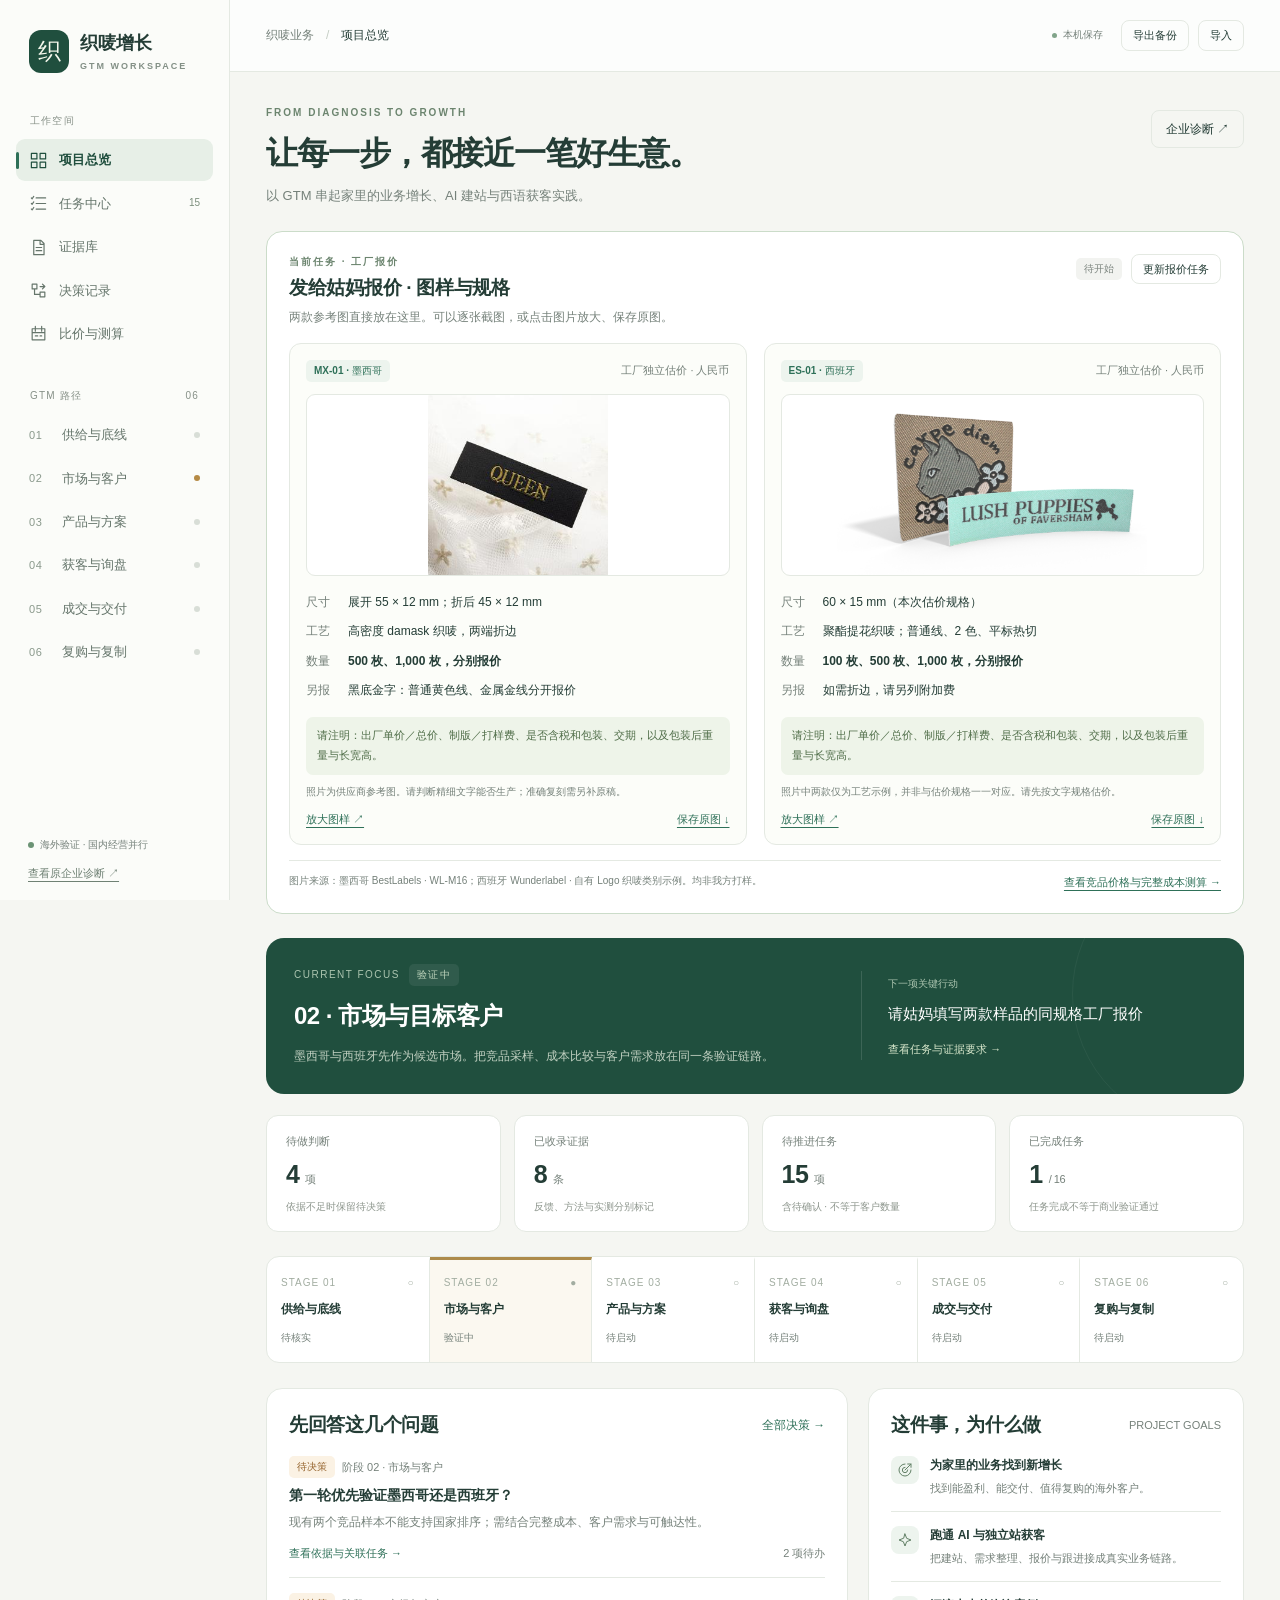
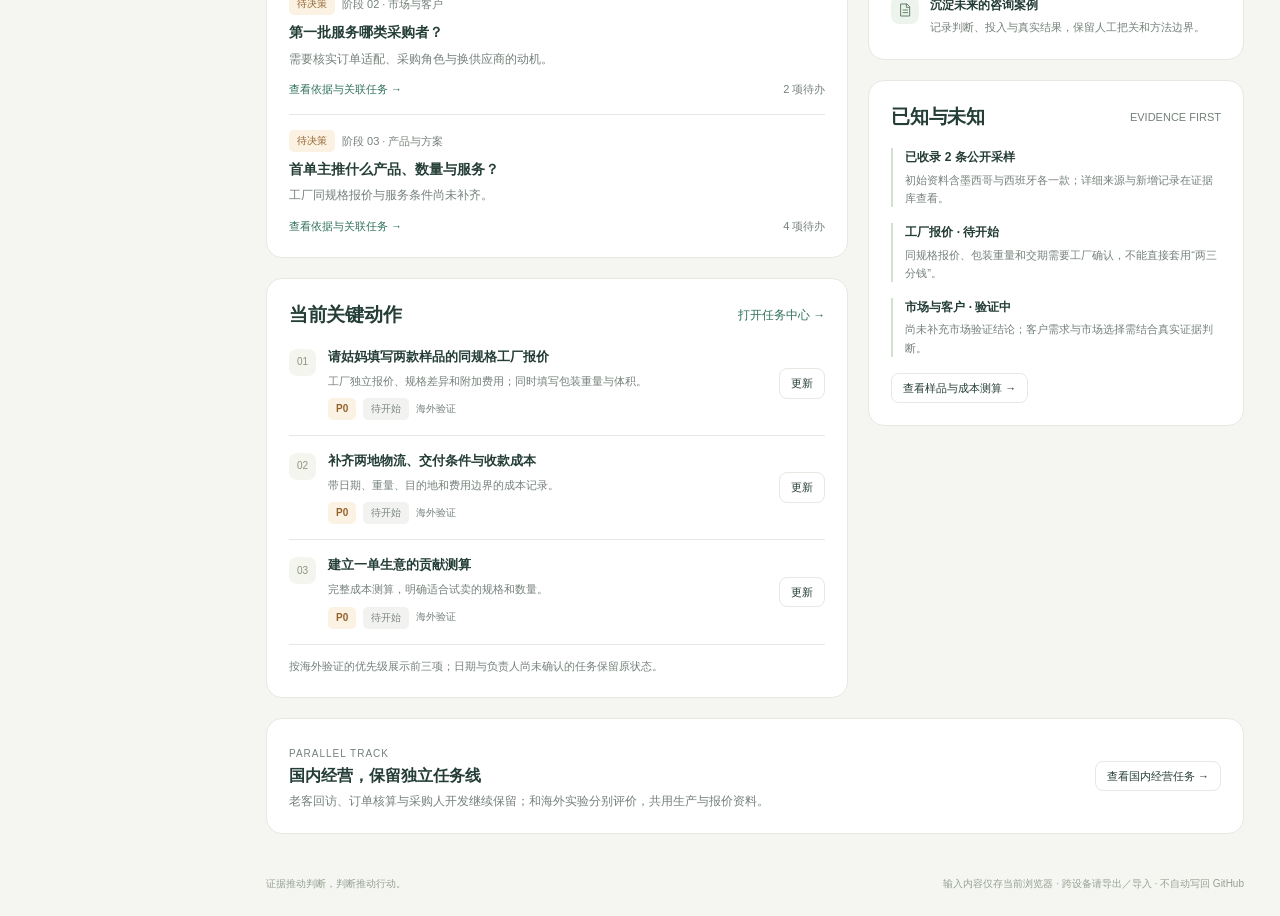
==== commit 554dc3b7: "Surface factory quotation task, reference images and specifications on homepage" ====
--- a/index.html
+++ b/index.html
@@ -4,8 +4,8 @@
 <meta charset="utf-8"><meta name="viewport" content="width=device-width,initial-scale=1">
 <meta name="description" content="织唛业务 GTM 驾驶舱：连接经营诊断、市场证据、关键任务与增长决策。">
 <title>织唛 · GTM 驾驶舱</title>
-<link rel="stylesheet" href="cockpit.css">
-<script defer src="cockpit-data.js"></script><script defer src="cockpit.js"></script>
+<link rel="stylesheet" href="cockpit.css?v=20261026-quote">
+<script defer src="cockpit-data.js"></script><script defer src="cockpit.js?v=20261026-quote"></script>
 </head>
 <body>
 <a class="skip" href="#main">跳到主要内容</a>
--- a/cockpit.css
+++ b/cockpit.css
@@ -3,3 +3,6 @@
 @media(max-width:950px){.sidebar{width:180px}.workspace{margin-left:180px}.brand{font-size:16px;padding-left:7px;gap:8px}.brand-mark{width:34px;height:38px}.brand-sub{font-size:8px;letter-spacing:1.2px}.nav-item{font-size:12px;padding:10px 9px;gap:8px}.side-label{padding-left:10px}.overview-grid,.stage-layout{grid-template-columns:1fr}.hero{grid-template-columns:1fr}.hero .hero-next{border-left:0;border-top:1px solid #ffffff20;padding:13px 0 0}.hero .hero-next b{display:inline;font-size:13px;margin-left:10px}.hero .hero-next .hero-link{display:block;margin-top:6px}.stage-rail{grid-template-columns:repeat(3,1fr)}.rail-item:nth-child(3){border-right:0}.rail-item:nth-child(-n+3){border-bottom:1px solid var(--line)}.metric-grid{grid-template-columns:repeat(2,1fr)}.cards,.decision-grid{grid-template-columns:1fr}.sample-grid{grid-template-columns:1fr}.sample-image{height:220px}.workspace-footer{flex-direction:column;gap:5px}.calculator-grid{grid-template-columns:1fr}.calc-result{max-width:none}#toast{left:calc(50% + 90px)}}
 @media(max-width:650px){.sidebar{position:relative;width:auto;height:auto;bottom:auto;padding:15px 16px 0;overflow:visible;border-right:0;border-bottom:1px solid var(--line);display:block}.brand{padding:0 0 13px;font-size:17px}.brand-mark{width:33px;height:36px;font-size:21px}.side-label,.side-bottom,#stage-nav{display:none}#workspace-nav{display:flex;overflow-x:auto;gap:3px;padding-bottom:10px}.nav-item{white-space:nowrap;padding:8px 10px;font-size:11px;gap:5px;margin:0}.nav-item svg{width:15px;height:15px}.nav-count{display:none}.nav-item.active:before{display:none}.workspace{margin-left:0}.topbar{height:53px;padding:0 17px}.breadcrumb{font-size:10px;gap:7px}.top-actions{gap:5px}.top-actions .button{font-size:10px;padding:5px 8px}main{padding:22px 16px 30px}.page-head{margin-bottom:19px;gap:12px}.page-head h1{font-size:25px}.eyebrow{font-size:9px;letter-spacing:1.5px;margin-bottom:7px}.subtitle{font-size:12px;margin-top:8px}.head-actions .button{padding:7px 10px;font-size:11px}.hero{padding:21px;gap:16px}.hero h2{font-size:21px}.hero p{font-size:11px}.hero .hero-next b{display:block;margin-left:0}.metric-grid{gap:9px;margin-bottom:19px}.metric{padding:13px}.metric-value{font-size:24px}.metric-desc{font-size:9px}.panel{padding:18px}.stage-rail{margin-bottom:19px}.rail-item{padding:12px 10px}.rail-item b{font-size:11px}.rail-index{margin-bottom:5px}.overview-grid,.stack,.stage-layout{gap:16px}.section-title h2{font-size:17px}.task-item{gap:9px}.task-index{width:23px;height:23px;font-size:9px}.task-item .button{padding:5px 8px;font-size:10px}.task-item h3{font-size:12px}.task-item p{font-size:10px}.two-col{grid-template-columns:1fr;gap:20px}.track-card{align-items:flex-start;flex-wrap:wrap;gap:12px}.track-card .button{margin-left:0}.toolbar{gap:8px}.toolbar input{flex-basis:100%;min-width:0}.toolbar select{min-width:0;flex:1;padding:8px;font-size:11px}.toolbar .result-count{flex-basis:100%}.dialog-fields{grid-template-columns:1fr}.field.full{grid-column:auto}#editor-form{padding:20px}.input-grid{gap:12px}.field{font-size:11px}.field input{padding:9px}.workspace-footer{padding:0 17px 20px;font-size:9px}#toast{left:50%;font-size:11px;width:max-content;max-width:calc(100vw - 30px)}.stage-navigation .button{font-size:10px;padding:8px 9px}.stage-question{font-size:18px}.sample-image{height:190px}.sample-table td,.sample-table th{padding:9px 7px;font-size:10px}.decision-grid{gap:13px}.task-meta{font-size:9px}.topbar .breadcrumb>span:first-child,.topbar .slash{display:none}.noscript{left:16px;right:16px}.quote-selector{gap:8px}.quote-selector select{font-size:11px}.count-summary{gap:13px}}
 @media(prefers-reduced-motion:reduce){html{scroll-behavior:auto}*{transition:none!important}}@media print{.sidebar,.topbar,.head-actions,.button,.toolbar,.workspace-footer{display:none!important}.workspace{margin:0}main{padding:0;max-width:none}.panel,.hero,.metric,.stage-rail{break-inside:avoid}.hero{background:#eff5ed;color:#203d31}.hero p,.hero-label{color:#4d6f52}.overview-grid,.stage-layout{grid-template-columns:1fr}body{background:white;font-size:11pt}.print-note{display:block}.cards,.decision-grid{grid-template-columns:1fr 1fr}}
+
+/* Put the immediate factory quotation task and reference images before the dashboard. */
+.home-quotation{margin-bottom:24px;border-color:#cbdcc9;scroll-margin-top:20px}.home-quotation .section-title{align-items:flex-start;margin-bottom:15px}.home-quotation .eyebrow{margin-bottom:4px}.quotation-intro{font-size:12px;color:var(--muted);margin-top:5px}.quotation-task-actions{display:flex;align-items:center;gap:9px;flex-wrap:wrap;justify-content:flex-end}.home-quote-grid{display:grid;grid-template-columns:1fr 1fr;gap:17px}.home-quote-card{border:1px solid var(--line);border-radius:12px;padding:16px;min-width:0;background:#fcfdf9}.home-quote-heading{display:flex;align-items:center;justify-content:space-between;gap:9px}.home-quote-image-link{display:block;margin:12px 0;background:#fff;border:1px solid var(--line);border-radius:9px;overflow:hidden}.home-quote-image{display:block;width:100%;height:180px;object-fit:contain}.home-quote-spec{margin:0;font-size:12px;line-height:1.8}.home-quote-spec>div{display:grid;grid-template-columns:34px 1fr;gap:8px;padding:4px 0}.home-quote-spec dt{color:var(--muted)}.home-quote-spec dd{margin:0}.home-quote-spec strong{font-weight:650}.home-quote-requirement{font-size:11px;line-height:1.8;padding:9px 11px;background:#eef4e9;border-radius:7px;color:#4f6d48;margin-top:11px}.home-quote-note{font-size:10px;color:var(--muted);line-height:1.7;margin-top:8px}.home-quote-links{display:flex;justify-content:space-between;gap:12px;margin-top:10px;font-size:11px}.quotation-footer{display:flex;justify-content:space-between;gap:16px;flex-wrap:wrap;border-top:1px solid var(--line);padding-top:12px;margin-top:15px;font-size:10px;color:var(--muted)}.quotation-footer a{font-size:11px}.home-quote-card{break-inside:avoid}@media(max-width:950px){.home-quote-grid{grid-template-columns:1fr}.home-quote-image{height:190px}}@media(max-width:650px){.home-quotation{padding:15px}.home-quotation .section-title{flex-direction:column;gap:10px}.home-quote-card{padding:13px}.home-quote-heading{flex-wrap:wrap}.home-quote-image{height:180px}.home-quote-spec{font-size:11px}.home-quote-spec>div{grid-template-columns:29px 1fr;gap:6px}.quotation-task-actions{justify-content:flex-start}.quotation-footer{gap:8px}}
